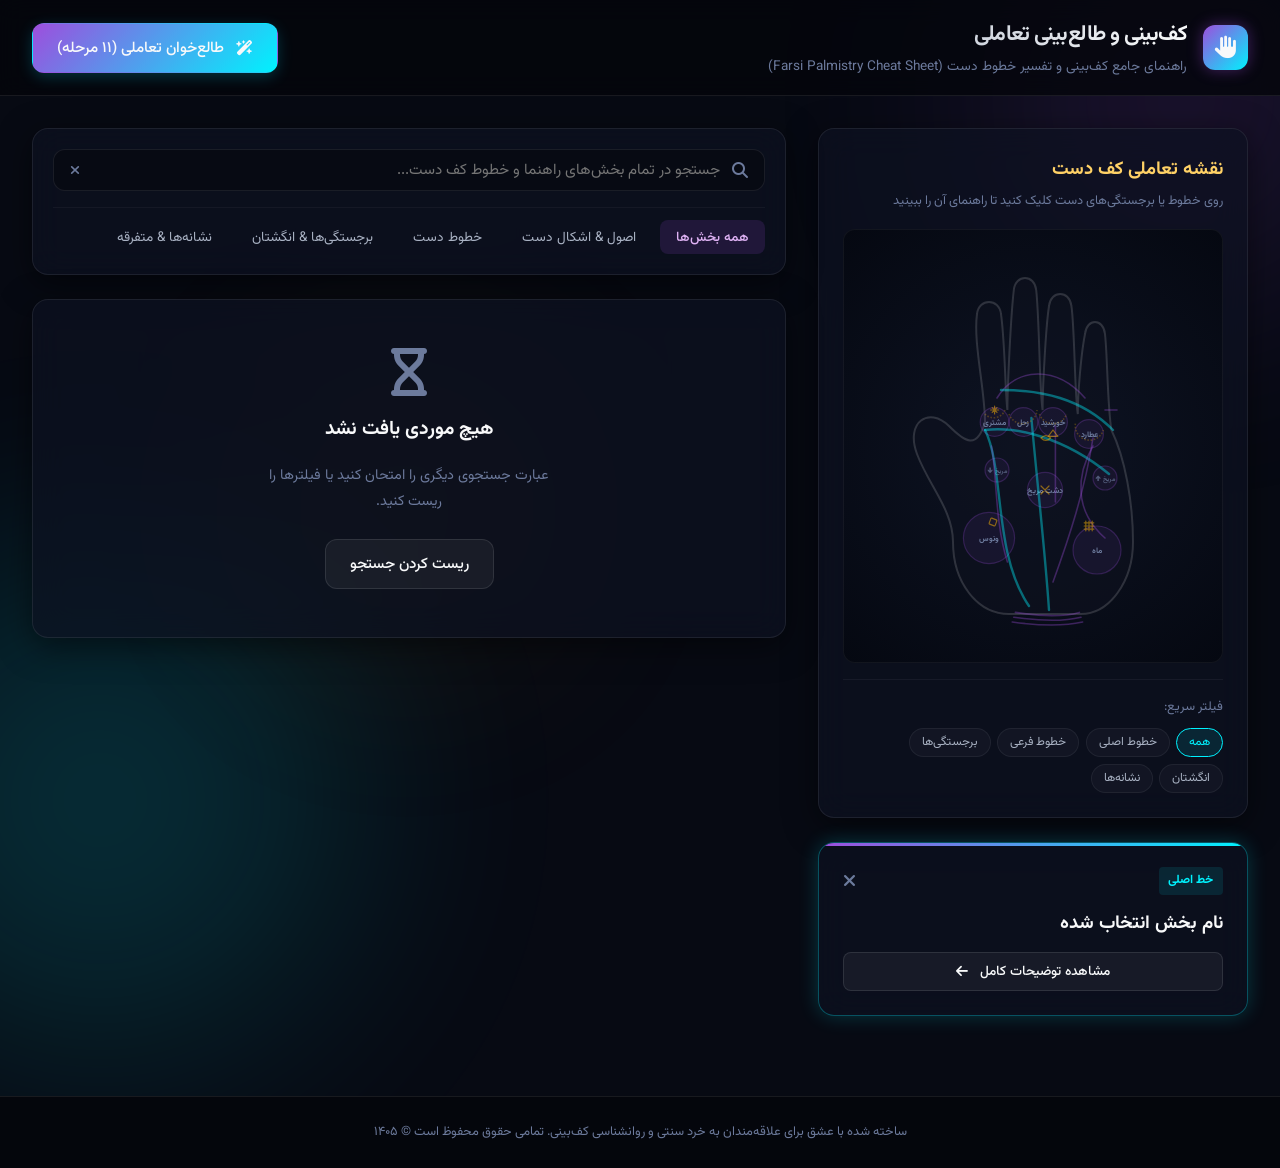
==== index.html @ 5ac372c6 "Initial commit - fresh repository import" ====
<!DOCTYPE html>
<html lang="fa" dir="rtl">
<head>
    <meta charset="UTF-8">
    <meta name="viewport" content="width=device-width, initial-scale=1.0">
    <title>راهنمای جامع کفبینی تعاملی | Palmistry Cheat Sheet</title>
    <!-- Google Fonts: Vazirmatn for Persian, Outfit for numbers and titles -->
    <link rel="preconnect" href="https://fonts.googleapis.com">
    <link rel="preconnect" href="https://fonts.gstatic.com" crossorigin>
    <link href="https://fonts.googleapis.com/css2?family=Outfit:wght@300;400;600;700&family=Vazirmatn:wght@300;400;500;700;900&display=swap" rel="stylesheet">
    <!-- FontAwesome for icons -->
    <link rel="stylesheet" href="https://cdnjs.cloudflare.com/ajax/libs/font-awesome/6.4.0/css/all.min.css">
    <link rel="stylesheet" href="styles.css">
</head>
<body>
    <!-- Background glowing orbs -->
    <div class="glow-orb orb-1"></div>
    <div class="glow-orb orb-2"></div>
    <div class="glow-orb orb-3"></div>

    <header class="app-header">
        <div class="header-container">
            <div class="brand">
                <div class="logo-icon"><i class="fa-solid fa-hand"></i></div>
                <div class="title-area">
                    <h1>کف‌بینی و طالع‌بینی تعاملی</h1>
                    <p>راهنمای جامع کف‌بینی و تفسیر خطوط دست (Farsi Palmistry Cheat Sheet)</p>
                </div>
            </div>
            <div class="header-actions">
                <button id="start-wizard-btn" class="btn btn-primary btn-glow">
                    <i class="fa-solid fa-wand-magic-sparkles"></i>
                    <span>طالع‌خوان تعاملی (۱۱ مرحله)</span>
                </button>
            </div>
        </div>
    </header>

    <main class="app-container">
        <!-- Sidebar Navigation / Left Canvas -->
        <section class="visual-panel">
            <div class="sticky-wrapper">
                <div class="panel-card glass">
                    <div class="panel-header">
                        <h2>نقشه تعاملی کف دست</h2>
                        <p class="subtitle">روی خطوط یا برجستگی‌های دست کلیک کنید تا راهنمای آن را ببینید</p>
                    </div>
                    
                    <div class="canvas-container">
                        <svg id="interactive-hand" viewBox="0 0 360 500" xmlns="http://www.w3.org/2000/svg">
                            <defs>
                                <!-- Glow filters -->
                                <filter id="glow-cyan" x="-20%" y="-20%" width="140%" height="140%">
                                    <feGaussianBlur stdDeviation="4" result="blur" />
                                    <feMerge>
                                        <feMergeNode in="blur" />
                                        <feMergeNode in="SourceGraphic" />
                                    </feMerge>
                                </filter>
                                <filter id="glow-purple" x="-20%" y="-20%" width="140%" height="140%">
                                    <feGaussianBlur stdDeviation="4" result="blur" />
                                    <feMerge>
                                        <feMergeNode in="blur" />
                                        <feMergeNode in="SourceGraphic" />
                                    </feMerge>
                                </filter>
                                <filter id="glow-gold" x="-20%" y="-20%" width="140%" height="140%">
                                    <feGaussianBlur stdDeviation="3" result="blur" />
                                    <feMerge>
                                        <feMergeNode in="blur" />
                                        <feMergeNode in="SourceGraphic" />
                                    </feMerge>
                                </filter>
                            </defs>

                            <!-- Interactive Hand Shape Zones (Hidden/Semi-transparent overlays for hover) -->
                            <g class="hand-zones">
                                <!-- Base hand background -->
                                <path class="hand-base" d="M 150 460 C 110 460, 80 420, 80 370 C 80 330, 50 300, 35 260 C 20 220, 50 200, 75 225 C 95 245, 110 255, 120 220 C 120 180, 105 120, 110 85 C 112 65, 138 65, 140 85 C 145 120, 145 180, 148 205 C 148 180, 152 90, 156 55 C 158 35, 182 35, 184 55 C 188 90, 188 180, 192 205 C 192 180, 196 100, 200 75 C 202 55, 226 55, 228 75 C 232 100, 232 185, 236 210 C 236 185, 240 135, 245 110 C 247 90, 268 90, 270 110 C 273 135, 273 200, 278 230 C 295 265, 305 320, 305 370 C 305 420, 275 460, 240 460 Z" />
                                
                                <!-- Finger zones for click/hover -->
                                <path class="interactive-area finger-zone" data-target="finger-thumb" d="M 80 370 C 80 330, 50 300, 35 260 C 20 220, 50 200, 75 225 C 95 245, 110 255, 120 220 C 110 255, 95 290, 95 330 Z" />
                                <path class="interactive-area finger-zone" data-target="finger-jupiter" d="M 120 220 C 120 180, 105 120, 110 85 C 112 65, 138 65, 140 85 C 145 120, 145 180, 148 205 Z" />
                                <path class="interactive-area finger-zone" data-target="finger-saturn" d="M 148 205 C 148 180, 152 90, 156 55 C 158 35, 182 35, 184 55 C 188 90, 188 180, 192 205 Z" />
                                <path class="interactive-area finger-zone" data-target="finger-apollo" d="M 192 205 C 192 180, 196 100, 200 75 C 202 55, 226 55, 228 75 C 232 100, 232 185, 236 210 Z" />
                                <path class="interactive-area finger-zone" data-target="finger-mercury" d="M 236 210 C 236 185, 240 135, 245 110 C 247 90, 268 90, 270 110 C 273 135, 273 200, 278 230 Z" />
                            </g>

                            <!-- Mounts (Interactive transparent circles) -->
                            <g class="hand-mounts">
                                <!-- Jupiter Mount -->
                                <circle class="interactive-area mount-zone" data-target="mount-jupiter" cx="132" cy="220" r="18" />
                                <text x="132" y="224" class="svg-label">مشتری</text>
                                
                                <!-- Saturn Mount -->
                                <circle class="interactive-area mount-zone" data-target="mount-saturn" cx="168" cy="220" r="18" />
                                <text x="168" y="224" class="svg-label">زحل</text>
                                
                                <!-- Apollo Mount -->
                                <circle class="interactive-area mount-zone" data-target="mount-apollo" cx="205" cy="220" r="18" />
                                <text x="205" y="224" class="svg-label">خورشید</text>
                                
                                <!-- Mercury Mount -->
                                <circle class="interactive-area mount-zone" data-target="mount-mercury" cx="250" cy="235" r="18" />
                                <text x="250" y="239" class="svg-label">عطارد</text>

                                <!-- Lower Mars Mount -->
                                <circle class="interactive-area mount-zone" data-target="mount-mars-lower" cx="135" cy="280" r="15" />
                                <text x="135" y="284" class="svg-label-sm">مریخ 🡫</text>

                                <!-- Upper Mars Mount -->
                                <circle class="interactive-area mount-zone" data-target="mount-mars-upper" cx="270" cy="290" r="15" />
                                <text x="270" y="294" class="svg-label-sm">مریخ 🡩</text>

                                <!-- Plain of Mars -->
                                <circle class="interactive-area mount-zone" data-target="mount-mars-plain" cx="195" cy="305" r="22" />
                                <text x="195" y="309" class="svg-label">دشت مریخ</text>
                                
                                <!-- Venus Mount -->
                                <circle class="interactive-area mount-zone" data-target="mount-venus" cx="125" cy="365" r="32" />
                                <text x="125" y="369" class="svg-label">ونوس</text>
                                
                                <!-- Moon Mount -->
                                <circle class="interactive-area mount-zone" data-target="mount-moon" cx="260" cy="380" r="30" />
                                <text x="260" y="384" class="svg-label">ماه</text>
                            </g>

                            <!-- Lines (Interactive glowing paths) -->
                            <g class="hand-lines">
                                <!-- Girdle of Venus -->
                                <path class="interactive-area line-path minor-line-path" data-target="line-girdle-venus" d="M 135 190 C 160 150, 210 150, 245 190" />
                                <text x="190" y="165" class="svg-line-label">کمربند ونوس</text>

                                <!-- Heart Line -->
                                <path class="interactive-area line-path major-line-path" data-target="line-heart" d="M 280 230 C 240 190, 190 180, 140 180" />
                                <text x="210" y="175" class="svg-line-label">خط قلب</text>
                                
                                <!-- Head Line -->
                                <path class="interactive-area line-path major-line-path" data-target="line-head" d="M 120 230 C 160 225, 220 240, 275 285" />
                                <text x="195" y="240" class="svg-line-label">خط سر / ذهن</text>
                                
                                <!-- Life Line -->
                                <path class="interactive-area line-path major-line-path" data-target="line-life" d="M 120 230 C 145 280, 130 385, 175 450" />
                                <text x="105" y="320" class="svg-line-label">خط زندگی</text>
                                
                                <!-- Fate Line -->
                                <path class="interactive-area line-path major-line-path" data-target="line-fate" d="M 200 455 C 195 380, 185 295, 178 215" />
                                <text x="180" y="350" class="svg-line-label">خط سرنوشت</text>

                                <!-- Sun/Apollo Line -->
                                <path class="interactive-area line-path minor-line-path" data-target="line-sun" d="M 208 225 L 208 320" />
                                <text x="218" y="295" class="svg-line-label">خط خورشید</text>

                                <!-- Mercury/Health Line -->
                                <path class="interactive-area line-path minor-line-path" data-target="line-mercury" d="M 205 420 C 225 365, 245 305, 255 240" />
                                <text x="240" y="335" class="svg-line-label">خط سلامت</text>

                                <!-- Marriage Line -->
                                <path class="interactive-area line-path minor-line-path" data-target="line-marriage" d="M 270 205 L 285 205" />
                                <text x="295" y="200" class="svg-line-label-sm">ازدواج</text>

                                <!-- Intuition Line -->
                                <path class="interactive-area line-path minor-line-path" data-target="line-intuition" d="M 270 365 C 230 330, 235 285, 255 250" />
                                <text x="235" y="275" class="svg-line-label-sm">شهود</text>

                                <!-- Mars Line -->
                                <path class="interactive-area line-path minor-line-path" data-target="line-mars" d="M 128 250 C 135 285, 132 345, 148 395" />
                                <text x="148" y="325" class="svg-line-label-sm">خط مریخ</text>

                                <!-- Bracelets (Rascette) -->
                                <path class="interactive-area line-path minor-line-path" data-target="line-bracelets" d="M 158 458 C 190 463, 220 463, 238 458" />
                                <path class="interactive-area line-path minor-line-path" data-target="line-bracelets" d="M 156 464 C 190 469, 220 469, 240 464" />
                                <path class="interactive-area line-path minor-line-path" data-target="line-bracelets" d="M 154 470 C 190 475, 220 475, 242 470" />
                                <text x="200" y="485" class="svg-line-label-sm">دستبندها (مچ)</text>

                                <!-- Special Rings -->
                                <!-- Ring of Solomon -->
                                <path class="interactive-area special-ring-path" data-target="ring-solomon" d="M 120 210 A 15 15 0 0 0 145 205" />
                                <!-- Ring of Saturn -->
                                <path class="interactive-area special-ring-path" data-target="ring-saturn" d="M 150 210 A 18 18 0 0 0 185 205" />
                                <!-- Ring of Apollo -->
                                <path class="interactive-area special-ring-path" data-target="ring-apollo" d="M 188 210 A 18 18 0 0 0 222 210" />
                                <!-- Ring of Mercury -->
                                <path class="interactive-area special-ring-path" data-target="ring-mercury" d="M 233 222 A 18 18 0 0 0 268 230" />
                            </g>

                            <!-- Symbols and Marks (Interactive groups) -->
                            <g class="hand-symbols">
                                <!-- Star on Jupiter -->
                                <path class="interactive-area symbol-path" data-target="symbol-star" d="M 129 202 L 135 208 M 135 202 L 129 208 M 132 200 L 132 210 M 127 205 L 137 205" />
                                <!-- Square on Life Line -->
                                <rect class="interactive-area symbol-path" data-target="symbol-square" x="126" y="341" width="8" height="8" rx="1" transform="rotate(20, 130, 345)" />
                                <!-- Triangle on Apollo -->
                                <polygon class="interactive-area symbol-path" data-target="symbol-triangle" points="205,230 211,238 199,238" />
                                <!-- Island on Head Line -->
                                <path class="interactive-area symbol-path" data-target="symbol-island" d="M 190 240 C 194 236, 198 236, 202 240 C 198 244, 194 244, 190 240" />
                                <!-- Cross on Plain of Mars -->
                                <path class="interactive-area symbol-path" data-target="symbol-cross" d="M 190 300 L 200 310 M 200 300 L 190 310" />
                                <!-- Grille on Moon Mount -->
                                <path class="interactive-area symbol-path" data-target="symbol-grille" d="M 244 346 L 256 346 M 244 350 L 256 350 M 244 354 L 256 354 M 246 344 L 246 356 M 250 344 L 250 356 M 254 344 L 254 356" />
                            </g>
                        </svg>
                    </div>

                    <div class="quick-filters">
                        <span class="filter-title">فیلتر سریع:</span>
                        <div class="filter-chips">
                            <button class="chip active" data-filter="all">همه</button>
                            <button class="chip" data-filter="major-line">خطوط اصلی</button>
                            <button class="chip" data-filter="minor-line">خطوط فرعی</button>
                            <button class="chip" data-filter="mount">برجستگی‌ها</button>
                            <button class="chip" data-filter="finger">انگشتان</button>
                            <button class="chip" data-filter="symbol">نشانه‌ها</button>
                        </div>
                    </div>
                </div>

                <!-- Active Element Details Quick View -->
                <div id="quick-view-card" class="panel-card glass active-highlight hidden">
                    <div class="card-glow-edge"></div>
                    <div class="quick-view-content">
                        <div class="drag-handle"></div>
                        <div class="qv-header">
                            <span class="qv-category">خط اصلی</span>
                            <button id="close-qv-btn" class="close-btn"><i class="fa-solid fa-xmark"></i></button>
                        </div>
                        <h3 id="qv-title">نام بخش انتخاب شده</h3>
                        <div id="qv-body" class="qv-body">
                            <!-- Populated by JS -->
                        </div>
                        <button id="scroll-to-details-btn" class="btn btn-secondary btn-sm">
                            <span>مشاهده توضیحات کامل</span>
                            <i class="fa-solid fa-arrow-left"></i>
                        </button>
                    </div>
                </div>
            </div>
        </section>

        <!-- Right Content Panel: Detailed Guide -->
        <section class="content-panel">
            <!-- Search and Navigation Controls -->
            <div class="search-nav-container glass">
                <div class="search-box">
                    <i class="fa-solid fa-magnifying-glass search-icon"></i>
                    <input type="text" id="search-input" placeholder="جستجو در تمام بخش‌های راهنما و خطوط کف دست...">
                    <button id="clear-search-btn" class="clear-btn hidden"><i class="fa-solid fa-xmark"></i></button>
                </div>
                <div class="category-tabs">
                    <button class="tab-btn active" data-cat="all">همه بخش‌ها</button>
                    <button class="tab-btn" data-cat="basics">اصول & اشکال دست</button>
                    <button class="tab-btn" data-cat="lines">خطوط دست</button>
                    <button class="tab-btn" data-cat="mounts-fingers">برجستگی‌ها & انگشتان</button>
                    <button class="tab-btn" data-cat="signs-misc">نشانه‌ها & متفرقه</button>
                </div>
            </div>

            <!-- Search empty state -->
            <div id="search-empty-state" class="empty-state glass hidden">
                <i class="fa-solid fa-hourglass-empty empty-icon"></i>
                <h3>هیچ موردی یافت نشد</h3>
                <p>عبارت جستجوی دیگری را امتحان کنید یا فیلترها را ریست کنید.</p>
                <button id="reset-search-btn" class="btn btn-secondary">ریست کردن جستجو</button>
            </div>

            <!-- Guide Chapters Container -->
            <div id="guide-chapters" class="chapters-grid">
                <!-- Chapters will be rendered dynamically by app.js to keep index.html clean and enable search operations -->
            </div>
        </section>
    </main>

    <!-- Step-by-Step Palm Reading Wizard Modal -->
    <div id="wizard-modal" class="modal-overlay hidden">
        <div class="modal-container glass">
            <div class="modal-glow-bg"></div>
            <header class="modal-header">
                <div class="wizard-progress-bar-container">
                    <div id="wizard-progress" class="wizard-progress-bar" style="width: 9%;"></div>
                </div>
                <div class="modal-title-row">
                    <h2>طالع‌خوان تعاملی کف‌بینی (۱۱ مرحله)</h2>
                    <span id="wizard-step-indicator" class="step-indicator">مرحله ۱ از ۱۱</span>
                    <button id="close-wizard-btn" class="close-btn"><i class="fa-solid fa-xmark"></i></button>
                </div>
            </header>

            <div class="modal-body">
                <!-- Slide wrapper for transitions -->
                <div id="wizard-slide-container" class="wizard-slide-container">
                    <!-- Wizard step will be injected here by app.js -->
                </div>
            </div>

            <footer class="modal-footer">
                <button id="prev-step-btn" class="btn btn-secondary disabled" disabled>
                    <i class="fa-solid fa-arrow-right"></i>
                    <span>مرحله قبل</span>
                </button>
                <div class="footer-dots" id="wizard-dots">
                    <!-- Dots generated by JS -->
                </div>
                <button id="next-step-btn" class="btn btn-primary btn-glow">
                    <span>مرحله بعد</span>
                    <i class="fa-solid fa-arrow-left"></i>
                </button>
            </footer>
        </div>
    </div>

    <!-- Generated Reading Report Modal -->
    <div id="report-modal" class="modal-overlay hidden">
        <div class="modal-container glass report-container">
            <header class="modal-header">
                <h2>کارنامه تحلیل کف‌بینی شما</h2>
                <div class="report-actions-top">
                    <button id="close-report-btn" class="close-btn"><i class="fa-solid fa-xmark"></i></button>
                </div>
            </header>
            <div class="modal-body scrollable">
                <div class="report-card" id="printable-report">
                    <div class="report-watermark"><i class="fa-solid fa-hand"></i></div>
                    <div class="report-header">
                        <div class="report-logo"><i class="fa-solid fa-moon"></i></div>
                        <h3>تفسیر و راهنمای شخصی کف‌بینی</h3>
                        <p class="report-date" id="report-date-str">تاریخ: ۲۶ خرداد ۱۴۰۵</p>
                    </div>
                    
                    <div class="report-divider"></div>
                    
                    <div class="report-section">
                        <h4>۱. کهن‌الگو و عنصر دست شما</h4>
                        <div class="report-item" id="rep-hand-shape">
                            <!-- Injected -->
                        </div>
                    </div>
                    
                    <div class="report-section">
                        <h4>۲. تحلیل شخصیت، اراده و منطق (شست و پوست)</h4>
                        <div class="report-item" id="rep-thumb-skin">
                            <!-- Injected -->
                        </div>
                    </div>
                    
                    <div class="report-section">
                        <h4>۳. وضعیت انرژی‌های درونی (برجستگی‌های دست)</h4>
                        <div class="report-item" id="rep-mounts">
                            <!-- Injected -->
                        </div>
                    </div>

                    <div class="report-section">
                        <h4>۴. مسیر فکری، عاطفی و زیستی (خطوط اصلی)</h4>
                        <div class="report-item" id="rep-major-lines">
                            <!-- Injected -->
                        </div>
                    </div>

                    <div class="report-section">
                        <h4>۵. استعدادها و چالش‌های خاص (خطوط فرعی و نشانه‌ها)</h4>
                        <div class="report-item" id="rep-minor-signs">
                            <!-- Injected -->
                        </div>
                    </div>

                    <div class="report-section warning-note">
                        <i class="fa-solid fa-circle-info"></i>
                        <p><strong>یادداشت مهم:</strong> کف دست نقشه قطعی سرنوشت نیست، بلکه منعکس‌کننده الگوهای ذهنی و ظرفیت‌های فعلی شماست. انتخاب‌ها، اراده و آگاهی شما همواره بالاتر و فراتر از خطوط دستتان قرار دارند.</p>
                    </div>
                </div>
            </div>
            <footer class="modal-footer">
                <button id="copy-report-btn" class="btn btn-secondary">
                    <i class="fa-solid fa-copy"></i>
                    <span>کپی کردن متن گزارش</span>
                </button>
                <button id="print-report-btn" class="btn btn-primary btn-glow">
                    <i class="fa-solid fa-print"></i>
                    <span>چاپ یا ذخیره PDF</span>
                </button>
            </footer>
        </div>
    </div>

    <footer class="app-footer">
        <p>ساخته شده با عشق برای علاقه‌مندان به خرد سنتی و روانشناسی کف‌بینی. تمامی حقوق محفوظ است © ۱۴۰۵</p>
    </footer>

    <script src="app.js"></script>
</body>
</html>
---- styles.css ----
/* CSS Variables & Theme Setup */
:root {
    --bg-main: #070a13;
    --bg-darker: #04060c;
    --bg-glass: rgba(13, 18, 33, 0.7);
    --bg-glass-active: rgba(22, 32, 59, 0.8);
    --border-glass: rgba(255, 255, 255, 0.08);
    --border-glass-glow: rgba(0, 242, 254, 0.3);
    
    /* Neon Accents */
    --accent-cyan: #00f2fe;
    --accent-cyan-rgb: 0, 242, 254;
    --accent-purple: #9d4edd;
    --accent-purple-rgb: 157, 78, 221;
    --accent-gold: #ffb703;
    --accent-gold-rgb: 255, 183, 3;
    --accent-emerald: #06d6a0;
    --accent-pink: #ff007f;
    
    /* Text Colors */
    --text-primary: #f8f9fa;
    --text-secondary: #a9b2c3;
    --text-muted: #6c7a9c;
    --text-gold: #ffd166;
    
    /* Animations */
    --transition-fast: 0.2s ease;
    --transition-normal: 0.3s ease;
    --transition-slow: 0.5s ease;
}

/* Base Styles & Typography */
* {
    box-sizing: border-box;
    margin: 0;
    padding: 0;
    scrollbar-width: thin;
    scrollbar-color: rgba(255, 255, 255, 0.1) transparent;
}

body {
    background-color: var(--bg-main);
    color: var(--text-primary);
    font-family: 'Vazirmatn', -apple-system, BlinkMacSystemFont, sans-serif;
    line-height: 1.8;
    overflow-x: hidden;
    min-height: 100vh;
    display: flex;
    flex-direction: column;
}

/* Webkit Scrollbars */
::-webkit-scrollbar {
    width: 6px;
    height: 6px;
}
::-webkit-scrollbar-track {
    background: transparent;
}
::-webkit-scrollbar-thumb {
    background: rgba(255, 255, 255, 0.1);
    border-radius: 3px;
}
::-webkit-scrollbar-thumb:hover {
    background: rgba(255, 255, 255, 0.2);
}

/* Ambient Background Glow Orbs */
.glow-orb {
    position: fixed;
    border-radius: 50%;
    filter: blur(120px);
    z-index: -1;
    opacity: 0.15;
    pointer-events: none;
}
.orb-1 {
    width: 400px;
    height: 400px;
    background: var(--accent-purple);
    top: -100px;
    right: -100px;
    animation: float 20s infinite alternate;
}
.orb-2 {
    width: 500px;
    height: 500px;
    background: var(--accent-cyan);
    bottom: -150px;
    left: -150px;
    animation: float 25s infinite alternate-reverse;
}
.orb-3 {
    width: 300px;
    height: 300px;
    background: var(--accent-gold);
    top: 40%;
    left: 20%;
    opacity: 0.08;
    animation: float 18s infinite alternate;
}

@keyframes float {
    0% { transform: translate(0, 0) scale(1); }
    100% { transform: translate(40px, 30px) scale(1.15); }
}

/* Glassmorphism Card Style */
.glass {
    background: var(--bg-glass);
    border: 1px solid var(--border-glass);
    backdrop-filter: blur(16px);
    -webkit-backdrop-filter: blur(16px);
    box-shadow: 0 8px 32px 0 rgba(0, 0, 0, 0.5);
    border-radius: 16px;
    transition: border var(--transition-normal), box-shadow var(--transition-normal);
}

.glass:hover {
    border-color: rgba(255, 255, 255, 0.15);
}

/* Header Styles */
.app-header {
    background: rgba(4, 6, 12, 0.8);
    border-bottom: 1px solid var(--border-glass);
    backdrop-filter: blur(12px);
    -webkit-backdrop-filter: blur(12px);
    position: sticky;
    top: 0;
    z-index: 100;
}
.header-container {
    max-width: 1400px;
    margin: 0 auto;
    padding: 1rem 2rem;
    display: flex;
    justify-content: space-between;
    align-items: center;
    gap: 1.5rem;
}
.brand {
    display: flex;
    align-items: center;
    gap: 1rem;
}
.logo-icon {
    width: 45px;
    height: 45px;
    background: linear-gradient(135deg, var(--accent-purple), var(--accent-cyan));
    border-radius: 12px;
    display: flex;
    align-items: center;
    justify-content: center;
    font-size: 1.4rem;
    color: var(--text-primary);
    box-shadow: 0 0 15px rgba(157, 78, 221, 0.4);
}
.title-area h1 {
    font-size: 1.35rem;
    font-weight: 700;
    letter-spacing: -0.5px;
    background: linear-gradient(to left, var(--text-primary), var(--text-secondary));
    -webkit-background-clip: text;
    -webkit-text-fill-color: transparent;
}
.title-area p {
    font-size: 0.85rem;
    color: var(--text-muted);
}

/* Buttons styling */
.btn {
    display: inline-flex;
    align-items: center;
    justify-content: center;
    gap: 0.75rem;
    padding: 0.75rem 1.5rem;
    font-family: inherit;
    font-size: 0.95rem;
    font-weight: 500;
    border-radius: 12px;
    border: 1px solid transparent;
    cursor: pointer;
    transition: all var(--transition-fast);
}

.btn-primary {
    background: linear-gradient(135deg, var(--accent-purple), var(--accent-cyan));
    color: var(--text-primary);
    box-shadow: 0 4px 15px rgba(0, 242, 254, 0.2);
}
.btn-primary:hover {
    transform: translateY(-2px);
    box-shadow: 0 6px 20px rgba(0, 242, 254, 0.4);
}
.btn-secondary {
    background: rgba(255, 255, 255, 0.05);
    border: 1px solid rgba(255, 255, 255, 0.1);
    color: var(--text-primary);
}
.btn-secondary:hover {
    background: rgba(255, 255, 255, 0.1);
    border-color: rgba(255, 255, 255, 0.2);
}
.btn-sm {
    padding: 0.5rem 1rem;
    font-size: 0.85rem;
    border-radius: 8px;
}
.btn-glow {
    position: relative;
    overflow: hidden;
}
.btn-glow::after {
    content: '';
    position: absolute;
    top: -50%;
    left: -50%;
    width: 200%;
    height: 200%;
    background: linear-gradient(45deg, transparent, rgba(255, 255, 255, 0.15), transparent);
    transform: rotate(45deg);
    transition: var(--transition-slow);
    opacity: 0;
}
.btn-glow:hover::after {
    opacity: 1;
    left: 120%;
    transition: 0.7s ease-in-out;
}
.btn.disabled, .btn[disabled] {
    opacity: 0.5;
    cursor: not-allowed;
    transform: none !important;
    box-shadow: none !important;
}

/* App Main Container Grid */
.app-container {
    max-width: 1400px;
    margin: 0 auto;
    padding: 2rem;
    width: 100%;
    flex-grow: 1;
    display: grid;
    grid-template-columns: 430px 1fr;
    gap: 2rem;
    align-items: start;
}

/* Sticky Left Visual Panel */
.visual-panel {
    position: sticky;
    top: 90px;
}
.sticky-wrapper {
    display: flex;
    flex-direction: column;
    gap: 1.5rem;
}
.panel-card {
    padding: 1.5rem;
}
.panel-header h2 {
    font-size: 1.15rem;
    font-weight: 700;
    color: var(--text-gold);
    margin-bottom: 0.25rem;
}
.panel-header .subtitle {
    font-size: 0.8rem;
    color: var(--text-muted);
    margin-bottom: 1rem;
}

/* Interactive SVG Hand Styles */
.canvas-container {
    background: radial-gradient(circle, #0e1424 0%, #050811 100%);
    border-radius: 12px;
    padding: 1rem;
    border: 1px solid rgba(255, 255, 255, 0.05);
    display: flex;
    justify-content: center;
    align-items: center;
    margin-bottom: 1rem;
    position: relative;
}

#interactive-hand {
    width: 100%;
    max-height: 400px;
    height: auto;
}

/* Hand Outline */
.hand-base {
    fill: rgba(14, 18, 30, 0.6);
    stroke: rgba(255, 255, 255, 0.15);
    stroke-width: 2.5;
    transition: stroke var(--transition-normal), fill var(--transition-normal);
}

/* SVG Text elements style */
.svg-label {
    fill: var(--text-muted);
    font-size: 10px;
    font-family: inherit;
    font-weight: bold;
    text-anchor: middle;
    pointer-events: none;
    transition: fill var(--transition-normal);
}
.svg-label-sm {
    fill: rgba(108, 122, 156, 0.7);
    font-size: 8px;
    font-family: inherit;
    font-weight: bold;
    text-anchor: middle;
    pointer-events: none;
    transition: fill var(--transition-normal);
}
.svg-line-label {
    fill: rgba(0, 242, 254, 0.6);
    font-size: 8px;
    font-family: inherit;
    text-anchor: middle;
    pointer-events: none;
    display: none; /* Hidden by default, show on line hover/select */
}
.svg-line-label-sm {
    fill: rgba(157, 78, 221, 0.5);
    font-size: 6px;
    font-family: inherit;
    text-anchor: middle;
    pointer-events: none;
    display: none;
}

/* Interactive Zones Styles */
.interactive-area {
    cursor: pointer;
    transition: all var(--transition-fast);
}

/* Finger Zones */
.finger-zone {
    fill: transparent;
    stroke: transparent;
    stroke-width: 2;
}
.finger-zone:hover {
    fill: rgba(0, 242, 254, 0.03);
    stroke: rgba(0, 242, 254, 0.2);
}
.finger-zone.active {
    fill: rgba(0, 242, 254, 0.07);
    stroke: rgba(0, 242, 254, 0.6);
    filter: url(#glow-cyan);
}

/* Mount Zones (circles) */
.mount-zone {
    fill: rgba(157, 78, 221, 0.08);
    stroke: rgba(157, 78, 221, 0.25);
    stroke-width: 1.5;
}
.mount-zone:hover {
    fill: rgba(157, 78, 221, 0.2);
    stroke: rgba(157, 78, 221, 0.6);
}
.mount-zone.active {
    fill: rgba(157, 78, 221, 0.35);
    stroke: var(--accent-purple);
    stroke-width: 2.5;
    filter: url(#glow-purple);
}
.mount-zone.active + .svg-label,
.mount-zone:hover + .svg-label {
    fill: var(--text-primary);
}

/* Line Paths */
.line-path {
    fill: none;
    stroke-linecap: round;
    transition: stroke var(--transition-normal), stroke-width var(--transition-normal), filter var(--transition-normal);
}
.major-line-path {
    stroke: rgba(0, 242, 254, 0.4);
    stroke-width: 3;
}
.minor-line-path {
    stroke: rgba(157, 78, 221, 0.35);
    stroke-width: 2;
}
.special-ring-path {
    fill: none;
    stroke: rgba(255, 183, 3, 0.25);
    stroke-dasharray: 2, 2;
    stroke-width: 2;
}

/* Hover / Active for lines */
.line-path:hover {
    stroke-width: 4.5;
    stroke: var(--accent-cyan);
}
.minor-line-path:hover {
    stroke: var(--accent-purple);
}
.special-ring-path:hover {
    stroke: var(--accent-gold);
    stroke-dasharray: none;
}

.line-path.active {
    stroke: var(--accent-cyan);
    stroke-width: 5;
    filter: url(#glow-cyan);
}
.minor-line-path.active {
    stroke: var(--accent-purple);
    stroke-width: 4;
    filter: url(#glow-purple);
}
.special-ring-path.active {
    stroke: var(--accent-gold);
    stroke-width: 3.5;
    stroke-dasharray: none;
    filter: url(#glow-gold);
}

/* Show labels on hover/active */
.interactive-area.active ~ text,
.interactive-area:hover ~ text {
    display: block !important;
}

/* Symbol Marks */
.symbol-path {
    fill: none;
    stroke: rgba(255, 183, 3, 0.5);
    stroke-width: 1.5;
    stroke-linecap: round;
    stroke-linejoin: round;
}
.symbol-path:hover {
    stroke: var(--accent-gold);
    stroke-width: 2.5;
}
.symbol-path.active {
    stroke: var(--accent-gold);
    stroke-width: 3;
    filter: url(#glow-gold);
}

/* Quick View Card below SVG */
.active-highlight {
    border-color: var(--border-glass-glow);
    box-shadow: 0 0 20px rgba(0, 242, 254, 0.2);
    position: relative;
    overflow: hidden;
    transition: all var(--transition-normal);
}
.card-glow-edge {
    position: absolute;
    top: 0;
    left: 0;
    right: 0;
    height: 3px;
    background: linear-gradient(to left, var(--accent-cyan), var(--accent-purple));
    z-index: 10;
}
.drag-handle {
    display: none;
    width: 40px;
    height: 4px;
    background: rgba(255, 255, 255, 0.2);
    border-radius: 2px;
    margin: 0rem auto 0.75rem auto;
    cursor: grab;
}
.qv-header {
    display: flex;
    justify-content: space-between;
    align-items: center;
    margin-bottom: 0.75rem;
}
.qv-category {
    font-size: 0.75rem;
    font-weight: 700;
    color: var(--accent-cyan);
    background: rgba(0, 242, 254, 0.1);
    padding: 0.2rem 0.6rem;
    border-radius: 4px;
}
.close-btn {
    background: transparent;
    border: none;
    color: var(--text-muted);
    cursor: pointer;
    font-size: 1.1rem;
    transition: color var(--transition-fast);
}
.close-btn:hover {
    color: var(--accent-pink);
}
#qv-title {
    font-size: 1.15rem;
    font-weight: 700;
    color: var(--text-primary);
    margin: 0.25rem 0 0.5rem 0;
}
.qv-body {
    font-size: 0.9rem;
    color: var(--text-secondary);
    margin-bottom: 0.75rem;
    line-height: 1.6;
}
.qv-body p {
    margin: 0;
}
.qv-summary-text {
    margin: 0;
}
#scroll-to-details-btn {
    width: 100%;
}

/* Drag indicator for mobile bottom sheet */
.qv-drag-indicator {
    display: none; /* Hidden on desktop */
    align-items: center;
    justify-content: center;
    gap: 0.5rem;
    color: var(--accent-cyan);
    font-size: 0.75rem;
    font-weight: 600;
    margin: 0.25rem 0 0.75rem 0;
    opacity: 0.8;
}
.qv-drag-indicator i {
    animation: bounceUp 1.5s infinite;
}
@keyframes bounceUp {
    0%, 100% { transform: translateY(0); }
    50% { transform: translateY(-4px); }
}

/* Scrollable full details container */
.qv-full-details {
    display: none; /* Hidden on collapsed view */
    margin-top: 1rem;
    padding-top: 1rem;
    border-top: 1px solid rgba(255, 255, 255, 0.08);
    overflow-y: auto;
    text-align: right;
    direction: rtl;
}

.active-highlight.expanded .qv-full-details {
    display: block;
}

/* Details inner layout elements */
.qv-sec-title {
    color: var(--text-light);
    font-size: 0.95rem;
    font-weight: 700;
    margin: 1.25rem 0 0.5rem 0;
}
.qv-full-desc {
    color: var(--text-muted);
    font-size: 0.85rem;
    line-height: 1.6;
    margin: 0 0 1.25rem 0;
}
.qv-details-list {
    margin-top: 1rem;
}
.qv-detail-item {
    background: rgba(255, 255, 255, 0.02);
    border: 1px solid rgba(255, 255, 255, 0.04);
    border-radius: 8px;
    padding: 0.75rem;
    margin-bottom: 0.75rem;
}
.qv-detail-name {
    color: var(--accent-cyan);
    font-size: 0.8rem;
    display: block;
    margin-bottom: 0.25rem;
}
.qv-detail-val {
    color: var(--text-muted);
    font-size: 0.8rem;
    line-height: 1.5;
    margin: 0;
}

/* Responsive bottom sheet styles for mobile views */
@media (max-width: 768px) {
    #quick-view-card {
        position: fixed !important;
        bottom: 0;
        left: 0;
        right: 0;
        z-index: 1000;
        margin: 0 !important;
        border-radius: 20px 20px 0 0;
        border-top: 2px solid var(--accent-cyan);
        border-left: none;
        background: rgba(12, 15, 34, 0.95);
        backdrop-filter: blur(20px);
        box-shadow: 0 -10px 30px rgba(0, 0, 0, 0.5);
        max-height: 85vh;
        height: auto;
        transform: translateY(0);
        padding-top: 1rem;
    }
    
    .drag-handle {
        display: block; /* Show handle on mobile bottom sheets */
    }
    
    .qv-drag-indicator {
        display: flex; /* Display on mobile */
    }
    
    .qv-full-details {
        max-height: calc(85vh - 200px); /* Adjust to leave room for summary */
    }
}

/* Quick Filter Chips */
.quick-filters {
    border-top: 1px solid rgba(255, 255, 255, 0.05);
    padding-top: 1rem;
}
.filter-title {
    font-size: 0.8rem;
    color: var(--text-muted);
    display: block;
    margin-bottom: 0.5rem;
}
.filter-chips {
    display: flex;
    flex-wrap: wrap;
    gap: 0.4rem;
}
.chip {
    background: rgba(255, 255, 255, 0.03);
    border: 1px solid rgba(255, 255, 255, 0.06);
    color: var(--text-secondary);
    padding: 0.3rem 0.75rem;
    border-radius: 20px;
    font-size: 0.75rem;
    cursor: pointer;
    font-family: inherit;
    transition: all var(--transition-fast);
}
.chip:hover {
    background: rgba(255, 255, 255, 0.08);
    color: var(--text-primary);
}
.chip.active {
    background: rgba(0, 242, 254, 0.1);
    border-color: var(--accent-cyan);
    color: var(--accent-cyan);
}

/* Right Content Panel Styling */
.content-panel {
    display: flex;
    flex-direction: column;
    gap: 1.5rem;
}

.search-nav-container {
    padding: 1.25rem;
    display: flex;
    flex-direction: column;
    gap: 1rem;
}

/* Search Box */
.search-box {
    display: flex;
    align-items: center;
    background: rgba(4, 6, 12, 0.5);
    border: 1px solid rgba(255, 255, 255, 0.08);
    border-radius: 12px;
    padding: 0.5rem 1rem;
    position: relative;
}
.search-box:focus-within {
    border-color: var(--accent-cyan);
    box-shadow: 0 0 10px rgba(0, 242, 254, 0.15);
}
.search-icon {
    color: var(--text-muted);
    margin-left: 0.75rem;
}
#search-input {
    background: transparent;
    border: none;
    color: var(--text-primary);
    font-family: inherit;
    font-size: 0.95rem;
    width: 100%;
    outline: none;
}
.clear-btn {
    background: transparent;
    border: none;
    color: var(--text-muted);
    cursor: pointer;
    position: absolute;
    left: 1rem;
}
.clear-btn:hover {
    color: var(--text-primary);
}

/* Category Tabs */
.category-tabs {
    display: flex;
    flex-wrap: wrap;
    gap: 0.5rem;
    border-top: 1px solid rgba(255, 255, 255, 0.04);
    padding-top: 0.75rem;
}
.tab-btn {
    background: transparent;
    border: none;
    color: var(--text-secondary);
    padding: 0.4rem 1rem;
    border-radius: 8px;
    font-family: inherit;
    font-size: 0.85rem;
    cursor: pointer;
    transition: all var(--transition-fast);
}
.tab-btn:hover {
    background: rgba(255, 255, 255, 0.05);
    color: var(--text-primary);
}
.tab-btn.active {
    background: rgba(157, 78, 221, 0.15);
    color: #dfb2f4;
    font-weight: 500;
}

/* Empty search state */
.empty-state {
    padding: 3rem 2rem;
    text-align: center;
    display: flex;
    flex-direction: column;
    align-items: center;
    gap: 1rem;
}
.empty-icon {
    font-size: 3rem;
    color: var(--text-muted);
}
.empty-state h3 {
    font-size: 1.2rem;
    color: var(--text-primary);
}
.empty-state p {
    color: var(--text-muted);
    font-size: 0.9rem;
    max-width: 300px;
    margin-bottom: 0.5rem;
}

/* Chapters Layout Grid */
.chapters-grid {
    display: flex;
    flex-direction: column;
    gap: 1.5rem;
}

/* Chapter Detail Cards */
.chapter-card {
    padding: 2rem;
    position: relative;
    scroll-margin-top: 100px;
}
.chapter-card.highlighted-card {
    border-color: var(--accent-cyan);
    box-shadow: 0 0 25px rgba(0, 242, 254, 0.15);
}
.card-header-row {
    display: flex;
    justify-content: space-between;
    align-items: center;
    margin-bottom: 1.25rem;
    border-bottom: 1px solid rgba(255, 255, 255, 0.05);
    padding-bottom: 0.75rem;
}
.card-header-row h3 {
    font-size: 1.25rem;
    font-weight: 700;
    color: var(--text-gold);
    display: flex;
    align-items: center;
    gap: 0.75rem;
}
.card-header-row h3 span {
    font-family: 'Outfit', sans-serif;
    opacity: 0.5;
    font-size: 1rem;
}
.chapter-badge {
    font-size: 0.75rem;
    background: rgba(255, 255, 255, 0.05);
    padding: 0.2rem 0.6rem;
    border-radius: 6px;
    color: var(--text-secondary);
}

.chapter-content p {
    color: var(--text-secondary);
    margin-bottom: 1rem;
    text-align: justify;
}

/* Search Term Match Highlight */
.search-highlight {
    background-color: rgba(255, 183, 3, 0.3);
    color: #fff;
    padding: 0 2px;
    border-radius: 3px;
    border-bottom: 1px solid var(--accent-gold);
}

/* Nested Data Lists/Tables in Cards */
.info-sub-block {
    background: rgba(4, 6, 12, 0.3);
    border-radius: 8px;
    padding: 1rem;
    margin-top: 1rem;
    border-right: 3px solid var(--accent-purple);
}
.info-sub-block h4 {
    font-size: 0.95rem;
    color: var(--text-primary);
    margin-bottom: 0.5rem;
    font-weight: 700;
}
.info-sub-block-grid {
    display: grid;
    grid-template-columns: repeat(auto-fill, minmax(280px, 1fr));
    gap: 1rem;
    margin-top: 1rem;
}
.info-item-card {
    background: rgba(255, 255, 255, 0.02);
    border: 1px solid rgba(255, 255, 255, 0.04);
    border-radius: 8px;
    padding: 0.75rem 1rem;
}
.info-item-card.clickable-item {
    cursor: pointer;
    transition: all var(--transition-fast);
}
.info-item-card.clickable-item:hover {
    background: rgba(255, 255, 255, 0.05);
    border-color: rgba(255, 255, 255, 0.1);
    transform: translateX(-3px);
}
.info-item-title {
    font-size: 0.9rem;
    font-weight: 700;
    color: var(--accent-cyan);
    margin-bottom: 0.25rem;
}
.info-item-desc {
    font-size: 0.85rem;
    color: var(--text-secondary);
}

/* Form layouts */
.farsi-bold {
    font-weight: 700;
    color: var(--text-primary);
}

/* Modals Overlay Base */
.modal-overlay {
    position: fixed;
    top: 0;
    left: 0;
    right: 0;
    bottom: 0;
    background: rgba(3, 5, 10, 0.85);
    backdrop-filter: blur(12px);
    -webkit-backdrop-filter: blur(12px);
    display: flex;
    align-items: center;
    justify-content: center;
    z-index: 1000;
    padding: 1rem;
    opacity: 1;
    transition: opacity var(--transition-normal);
}
.modal-overlay.hidden {
    opacity: 0;
    pointer-events: none;
    display: none !important;
}

/* Modal Container */
.modal-container {
    width: 100%;
    max-width: 680px;
    max-height: 90vh;
    display: flex;
    flex-direction: column;
    position: relative;
    overflow: hidden;
    animation: modal-enter var(--transition-normal) cubic-bezier(0.16, 1, 0.3, 1);
}
@keyframes modal-enter {
    from { transform: scale(0.95) translateY(20px); opacity: 0; }
    to { transform: scale(1) translateY(0); opacity: 1; }
}

.modal-glow-bg {
    position: absolute;
    top: -50px;
    left: -50px;
    width: 200px;
    height: 200px;
    background: radial-gradient(circle, rgba(157, 78, 221, 0.3) 0%, transparent 70%);
    z-index: -1;
    pointer-events: none;
}

.modal-header {
    padding: 1.5rem 2rem;
    border-bottom: 1px solid rgba(255, 255, 255, 0.08);
}
.modal-title-row {
    display: flex;
    justify-content: space-between;
    align-items: center;
    margin-top: 1rem;
}
.modal-title-row h2 {
    font-size: 1.25rem;
    font-weight: 700;
    color: var(--text-primary);
}
.step-indicator {
    font-size: 0.85rem;
    color: var(--accent-cyan);
    background: rgba(0, 242, 254, 0.1);
    padding: 0.2rem 0.6rem;
    border-radius: 6px;
    font-weight: 500;
}

/* Wizard progress bar */
.wizard-progress-bar-container {
    width: 100%;
    height: 4px;
    background: rgba(255, 255, 255, 0.05);
    border-radius: 2px;
    overflow: hidden;
}
.wizard-progress-bar {
    height: 100%;
    background: linear-gradient(to left, var(--accent-purple), var(--accent-cyan));
    transition: width var(--transition-normal);
}

.modal-body {
    padding: 2rem;
    flex-grow: 1;
    overflow-y: auto;
}
.modal-body.scrollable {
    max-height: 60vh;
}

.modal-footer {
    padding: 1.25rem 2rem;
    border-top: 1px solid rgba(255, 255, 255, 0.08);
    display: flex;
    justify-content: space-between;
    align-items: center;
    background: rgba(4, 6, 12, 0.3);
}

/* Wizard Dots navigation */
.footer-dots {
    display: flex;
    gap: 0.4rem;
}
.dot {
    width: 7px;
    height: 7px;
    border-radius: 50%;
    background: rgba(255, 255, 255, 0.2);
    transition: all var(--transition-fast);
}
.dot.active {
    background: var(--accent-cyan);
    transform: scale(1.3);
}
.dot.completed {
    background: var(--accent-purple);
}

/* Wizard Options Cards */
.wizard-question-text {
    font-size: 1.15rem;
    font-weight: 700;
    color: var(--text-gold);
    margin-bottom: 0.5rem;
    line-height: 1.6;
}
.wizard-question-desc {
    font-size: 0.85rem;
    color: var(--text-secondary);
    margin-bottom: 1.5rem;
}

.wizard-options-grid {
    display: grid;
    grid-template-columns: 1fr 1fr;
    gap: 1rem;
}
@media (max-width: 580px) {
    .wizard-options-grid {
        grid-template-columns: 1fr;
    }
}
.option-card {
    background: rgba(255, 255, 255, 0.02);
    border: 1px solid rgba(255, 255, 255, 0.05);
    border-radius: 12px;
    padding: 1.25rem;
    cursor: pointer;
    text-align: right;
    transition: all var(--transition-fast);
}
.option-card:hover {
    background: rgba(255, 255, 255, 0.05);
    border-color: rgba(255, 255, 255, 0.15);
    transform: translateY(-2px);
}
.option-card.selected {
    background: rgba(157, 78, 221, 0.12);
    border-color: var(--accent-purple);
    box-shadow: 0 0 15px rgba(157, 78, 221, 0.25);
}
.option-title {
    font-size: 0.95rem;
    font-weight: 700;
    color: var(--text-primary);
    margin-bottom: 0.35rem;
    display: flex;
    align-items: center;
    gap: 0.5rem;
}
.option-card.selected .option-title {
    color: var(--text-gold);
}
.option-title i {
    font-size: 0.8rem;
    color: var(--accent-cyan);
    opacity: 0;
    transition: opacity var(--transition-fast);
}
.option-card.selected .option-title i {
    opacity: 1;
}
.option-desc {
    font-size: 0.85rem;
    color: var(--text-secondary);
    line-height: 1.6;
}

/* Report View Custom Styling */
.report-container {
    max-width: 800px;
}
.report-card {
    background: radial-gradient(circle at 10% 10%, #0d1222 0%, #060912 100%);
    border: 1px solid rgba(255, 255, 255, 0.1);
    border-radius: 12px;
    padding: 2.5rem;
    position: relative;
    box-shadow: 0 10px 40px rgba(0, 0, 0, 0.8);
    overflow: hidden;
}
.report-watermark {
    position: absolute;
    bottom: -50px;
    left: -50px;
    font-size: 25rem;
    color: rgba(255, 255, 255, 0.015);
    transform: rotate(20deg);
    pointer-events: none;
    line-height: 1;
}
.report-header {
    text-align: center;
    margin-bottom: 2rem;
}
.report-logo {
    font-size: 2.2rem;
    color: var(--accent-gold);
    text-shadow: 0 0 15px rgba(255, 183, 3, 0.4);
    margin-bottom: 0.75rem;
}
.report-header h3 {
    font-size: 1.4rem;
    font-weight: 700;
    color: var(--text-primary);
}
.report-date {
    font-size: 0.8rem;
    color: var(--text-muted);
}
.report-divider {
    height: 1px;
    background: linear-gradient(to left, transparent, rgba(255, 255, 255, 0.15), transparent);
    margin: 1.5rem 0;
}
.report-section {
    margin-bottom: 2rem;
}
.report-section h4 {
    font-size: 1rem;
    font-weight: 700;
    color: var(--text-gold);
    border-right: 3px solid var(--accent-purple);
    padding-right: 0.75rem;
    margin-bottom: 1rem;
}
.report-item {
    font-size: 0.95rem;
    color: var(--text-secondary);
    line-height: 1.8;
}
.report-item p {
    margin-bottom: 0.75rem;
}
.report-item strong {
    color: var(--text-primary);
}
.warning-note {
    background: rgba(255, 183, 3, 0.05);
    border: 1px solid rgba(255, 183, 3, 0.15);
    border-radius: 8px;
    padding: 1rem;
    display: flex;
    gap: 0.75rem;
    align-items: flex-start;
    font-size: 0.85rem;
    color: var(--text-secondary);
    line-height: 1.6;
}
.warning-note i {
    color: var(--accent-gold);
    margin-top: 0.2rem;
    font-size: 1rem;
}

/* Footer Styling */
footer.app-footer {
    background: var(--bg-darker);
    border-top: 1px solid var(--border-glass);
    padding: 1.5rem;
    text-align: center;
    color: var(--text-muted);
    font-size: 0.8rem;
    margin-top: 3rem;
}

/* Transitions for steps in wizard */
.slide-in-left {
    animation: slideInLeft 0.3s forwards ease;
}
.slide-in-right {
    animation: slideInRight 0.3s forwards ease;
}
@keyframes slideInLeft {
    from { transform: translateX(-30px); opacity: 0; }
    to { transform: translateX(0); opacity: 1; }
}
@keyframes slideInRight {
    from { transform: translateX(30px); opacity: 0; }
    to { transform: translateX(0); opacity: 1; }
}

/* Responsive Rules */
@media (max-width: 1100px) {
    .app-container {
        grid-template-columns: 1fr; /* Stack canvas and sheet */
    }
    
    .visual-panel {
        position: relative;
        top: 0;
        z-index: 10;
    }
    
    .sticky-wrapper {
        flex-direction: row;
        align-items: flex-start;
    }
    
    .sticky-wrapper > .panel-card {
        flex: 1;
    }
    
    .active-highlight {
        flex: 1;
        align-self: stretch;
        display: flex;
        flex-direction: column;
        justify-content: center;
    }
}

@media (max-width: 768px) {
    .header-container {
        padding: 0.75rem 1rem;
    }
    
    .app-container {
        padding: 1rem;
        gap: 1.5rem;
    }
    
    .sticky-wrapper {
        flex-direction: column;
    }
    
    .active-highlight.hidden {
        display: none !important;
    }
    
    .canvas-container {
        max-height: 350px;
    }
    
    #interactive-hand {
        max-height: 300px;
    }
}

/* Print Styling */
@media print {
    body * {
        visibility: hidden;
    }
    #printable-report, #printable-report * {
        visibility: visible;
    }
    #printable-report {
        position: absolute;
        left: 0;
        top: 0;
        width: 100%;
        border: none;
        box-shadow: none;
        background: white;
        color: black !important;
        padding: 0;
    }
    .report-card {
        background: white !important;
        border: none !important;
    }
    .report-watermark {
        color: rgba(0, 0, 0, 0.03) !important;
    }
    .report-item, .report-section h4, .report-header h3, .report-item strong {
        color: black !important;
    }
    .report-divider {
        background: #ccc !important;
    }
    .warning-note {
        background: #f9f9f9 !important;
        border: 1px solid #ccc !important;
        color: #333 !important;
    }
}
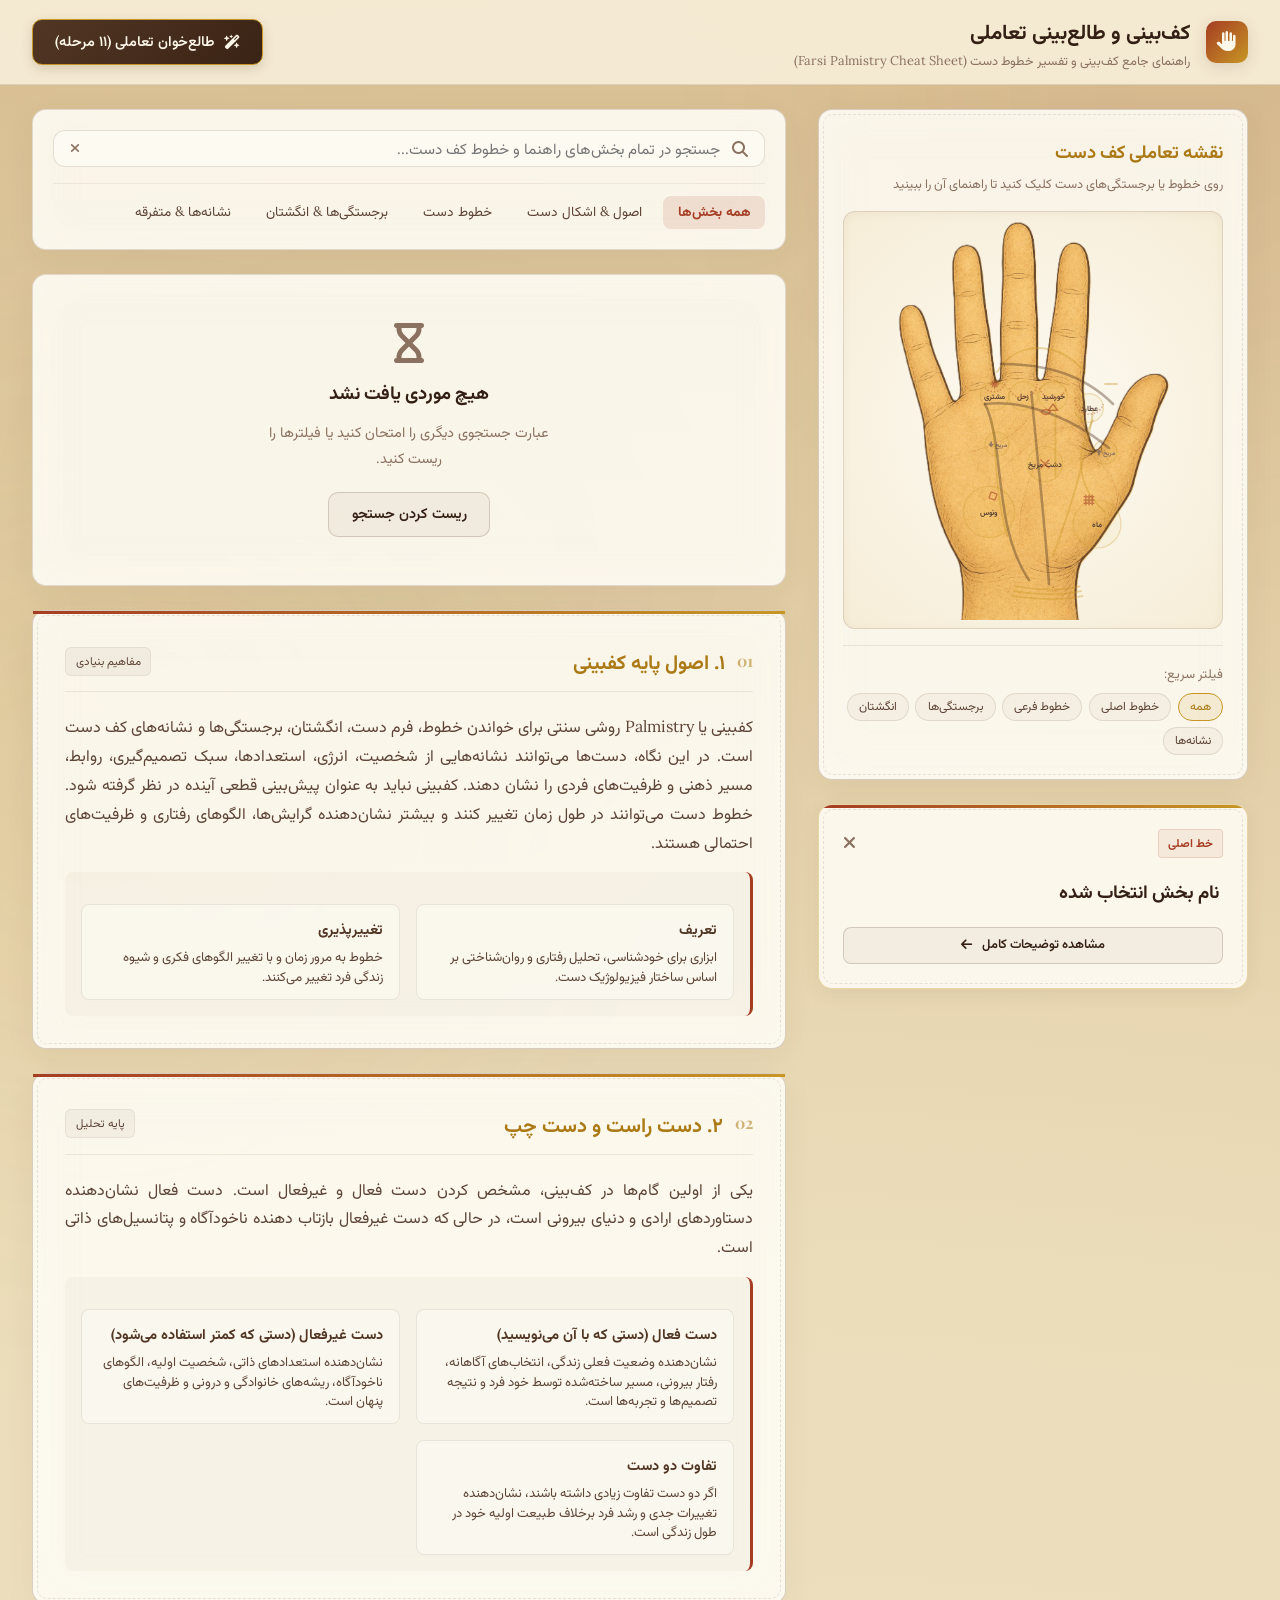
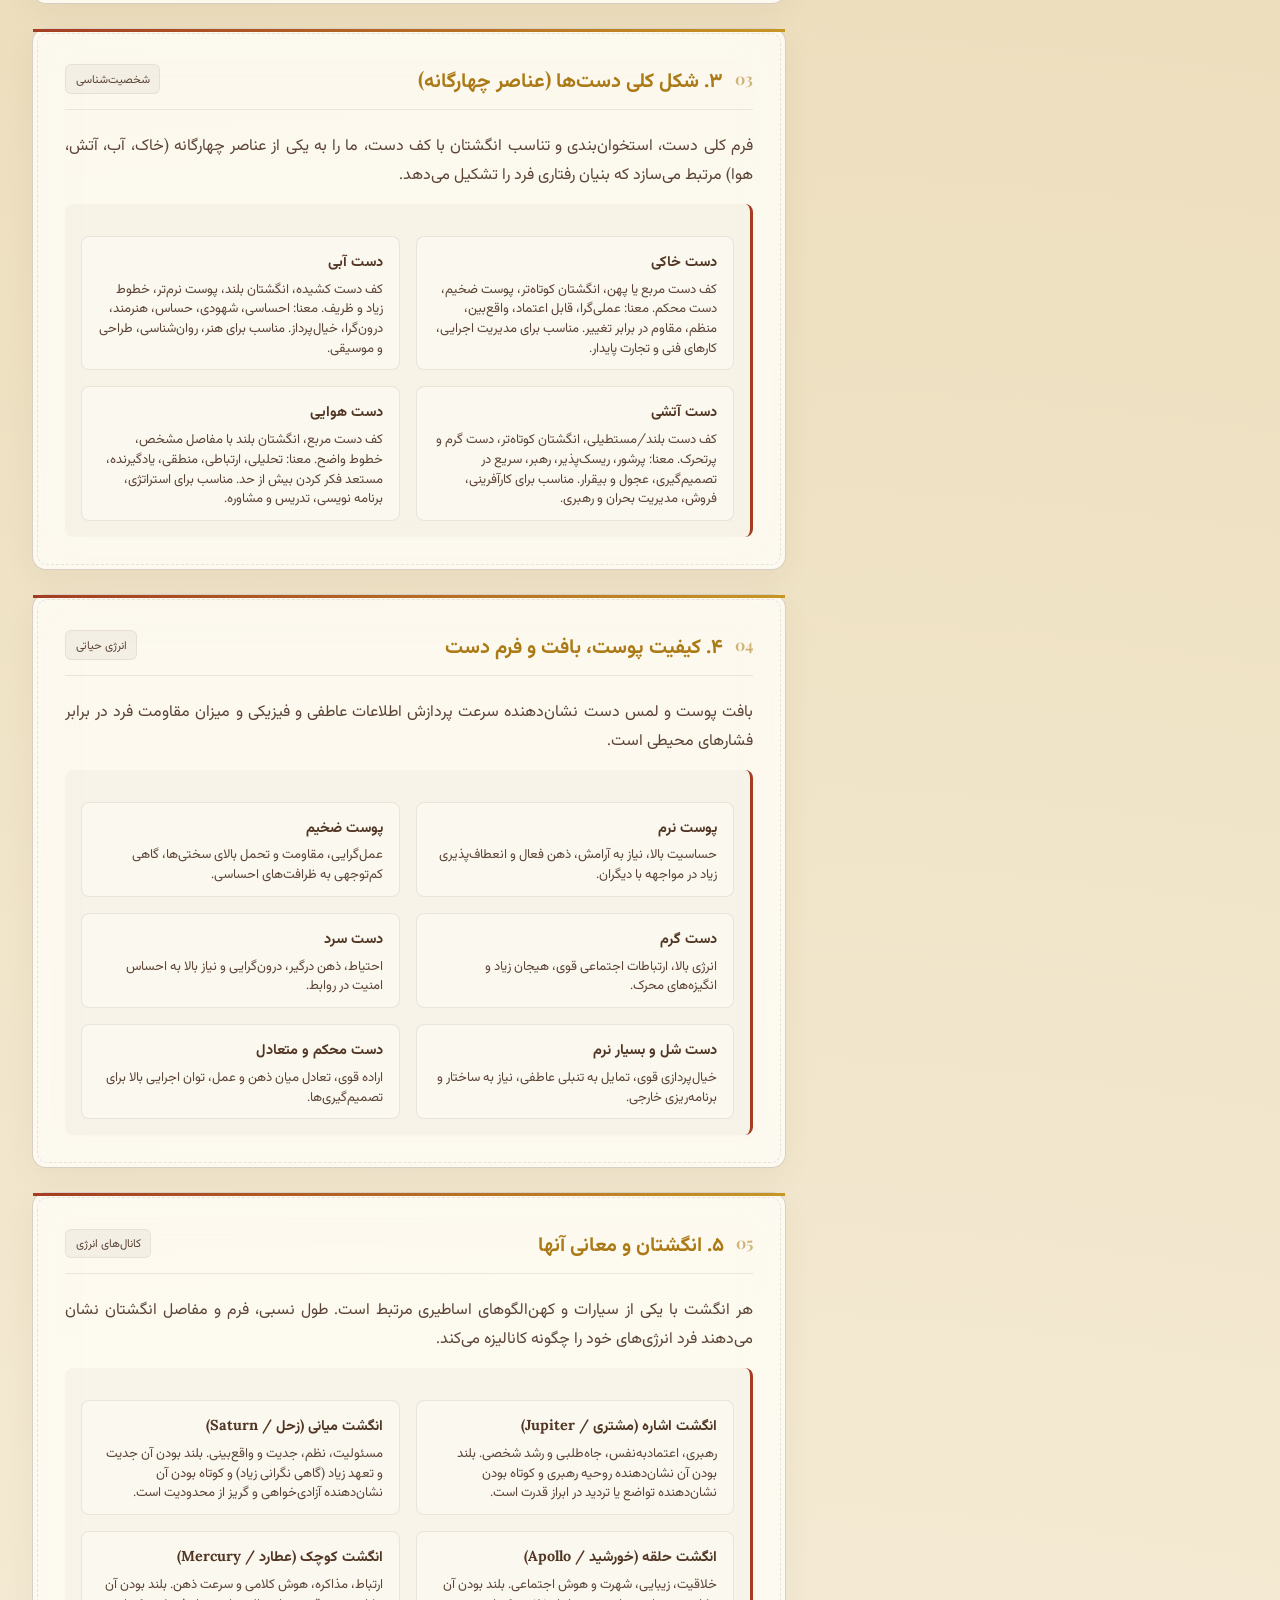
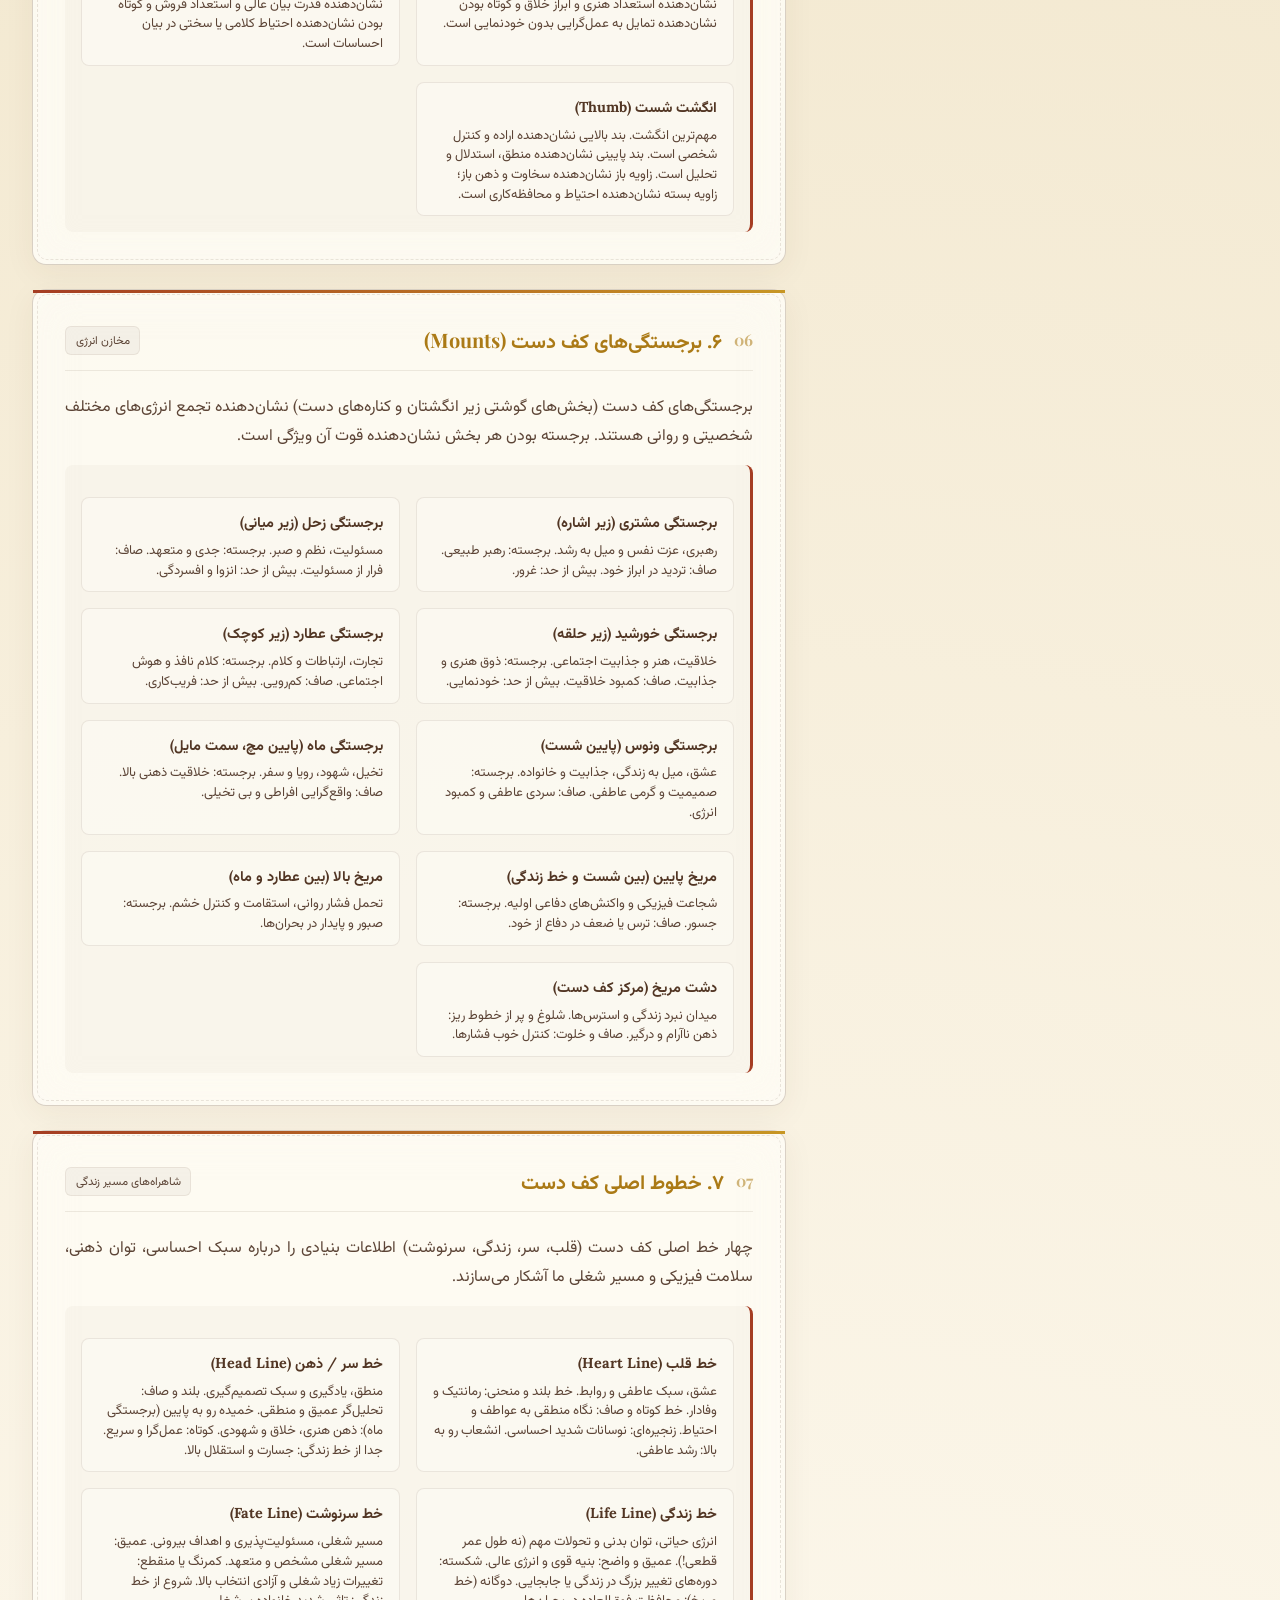
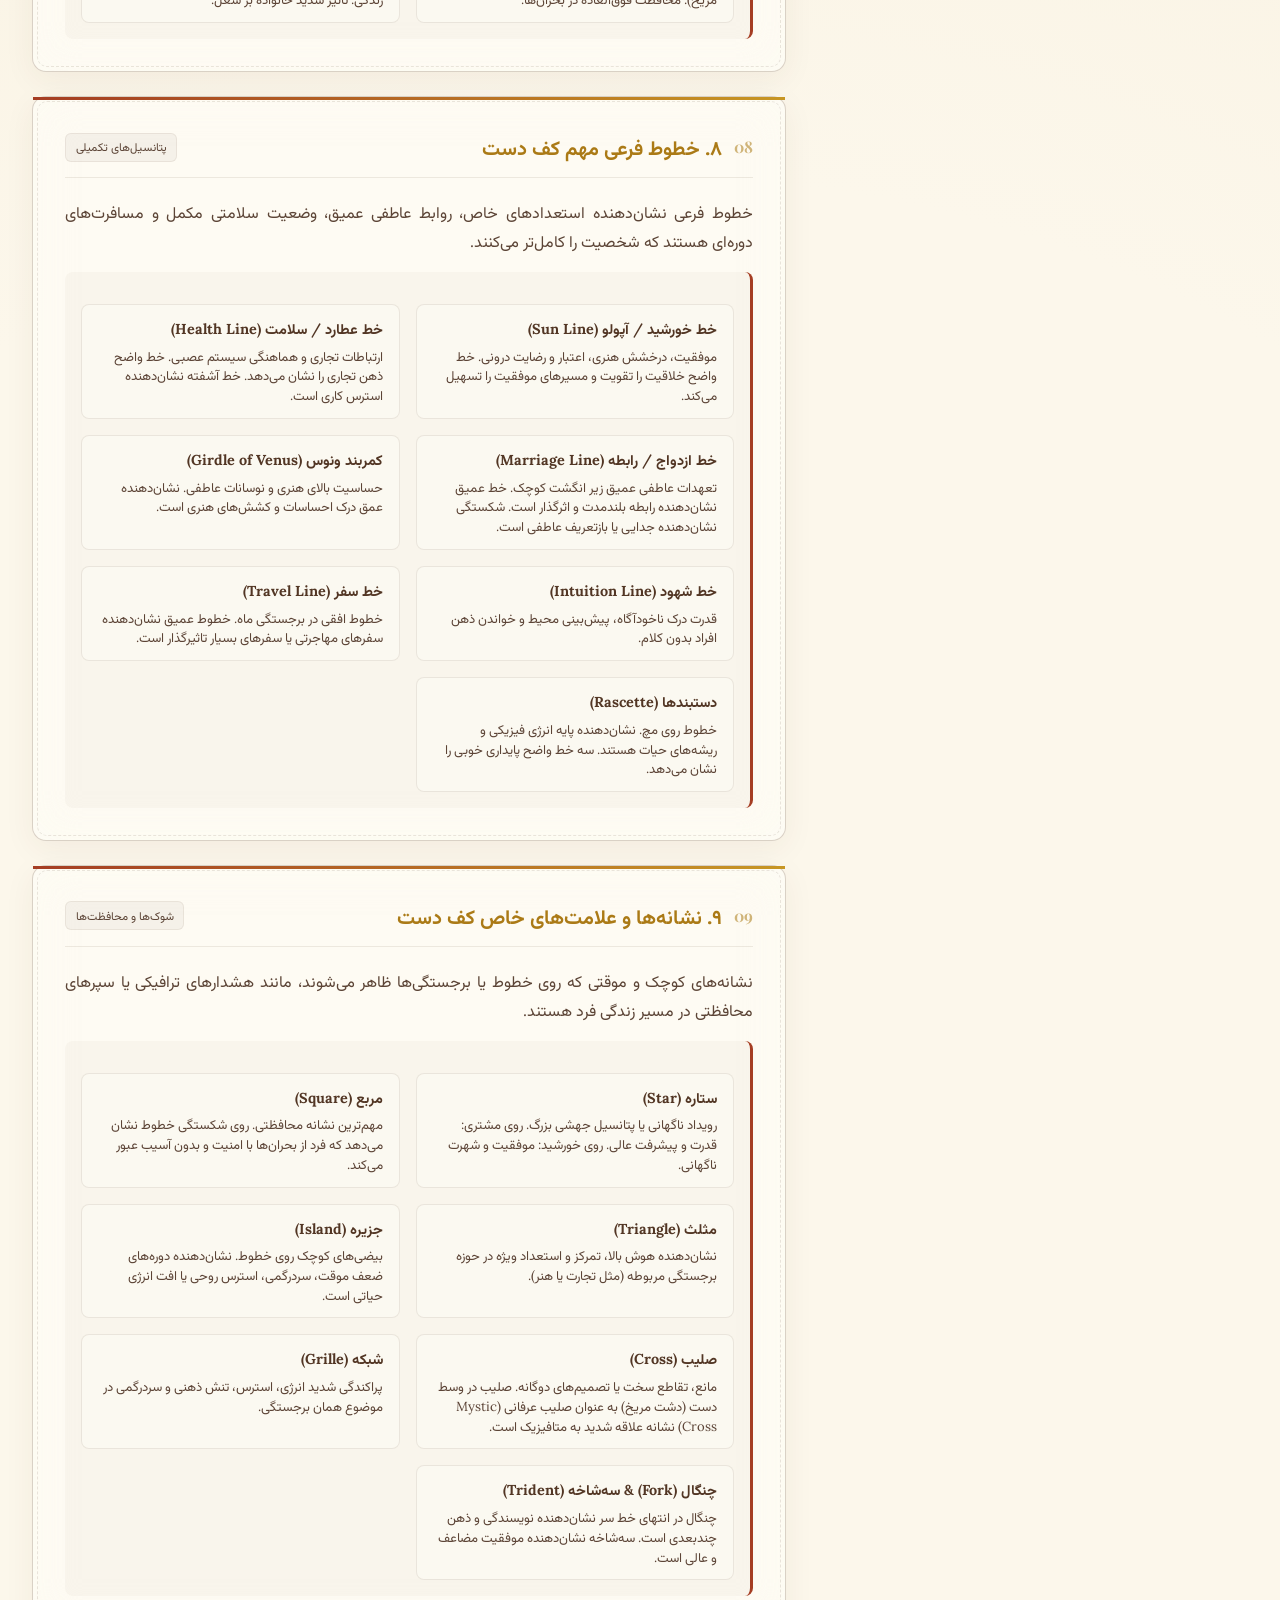
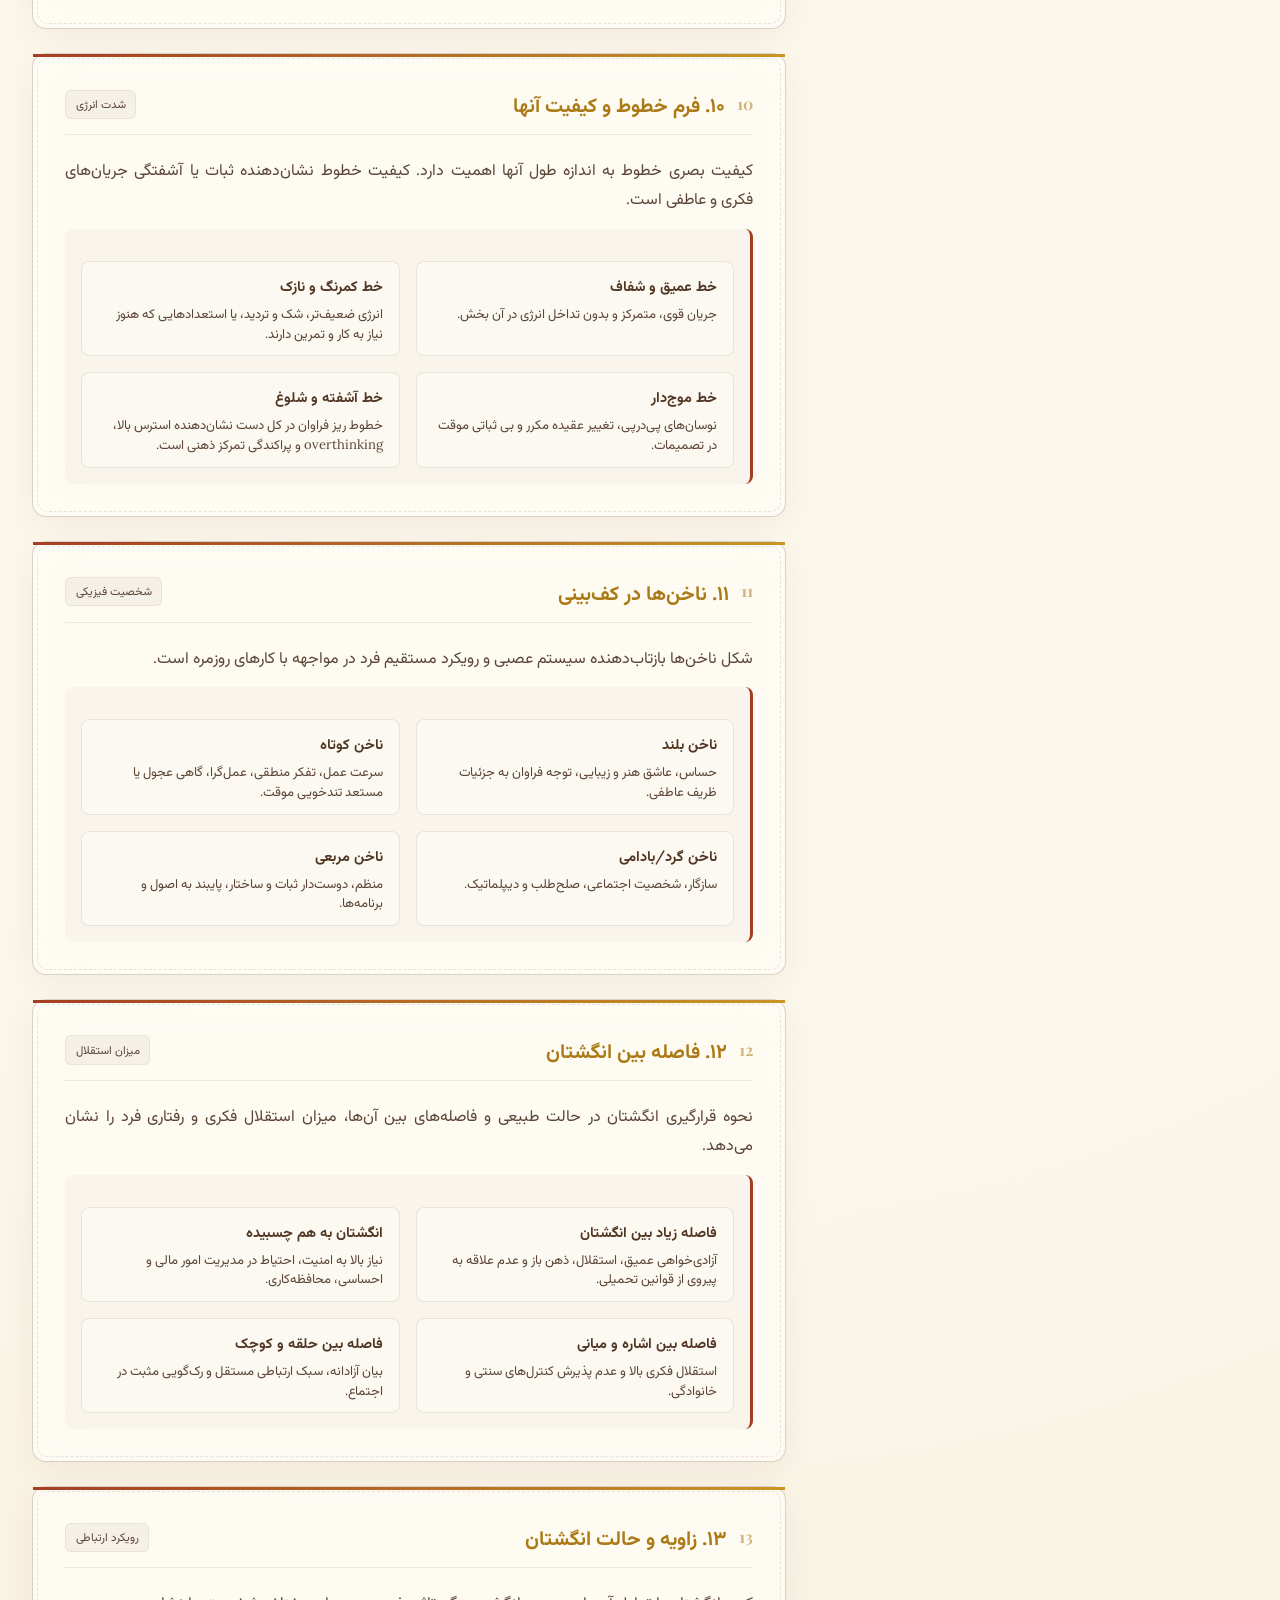
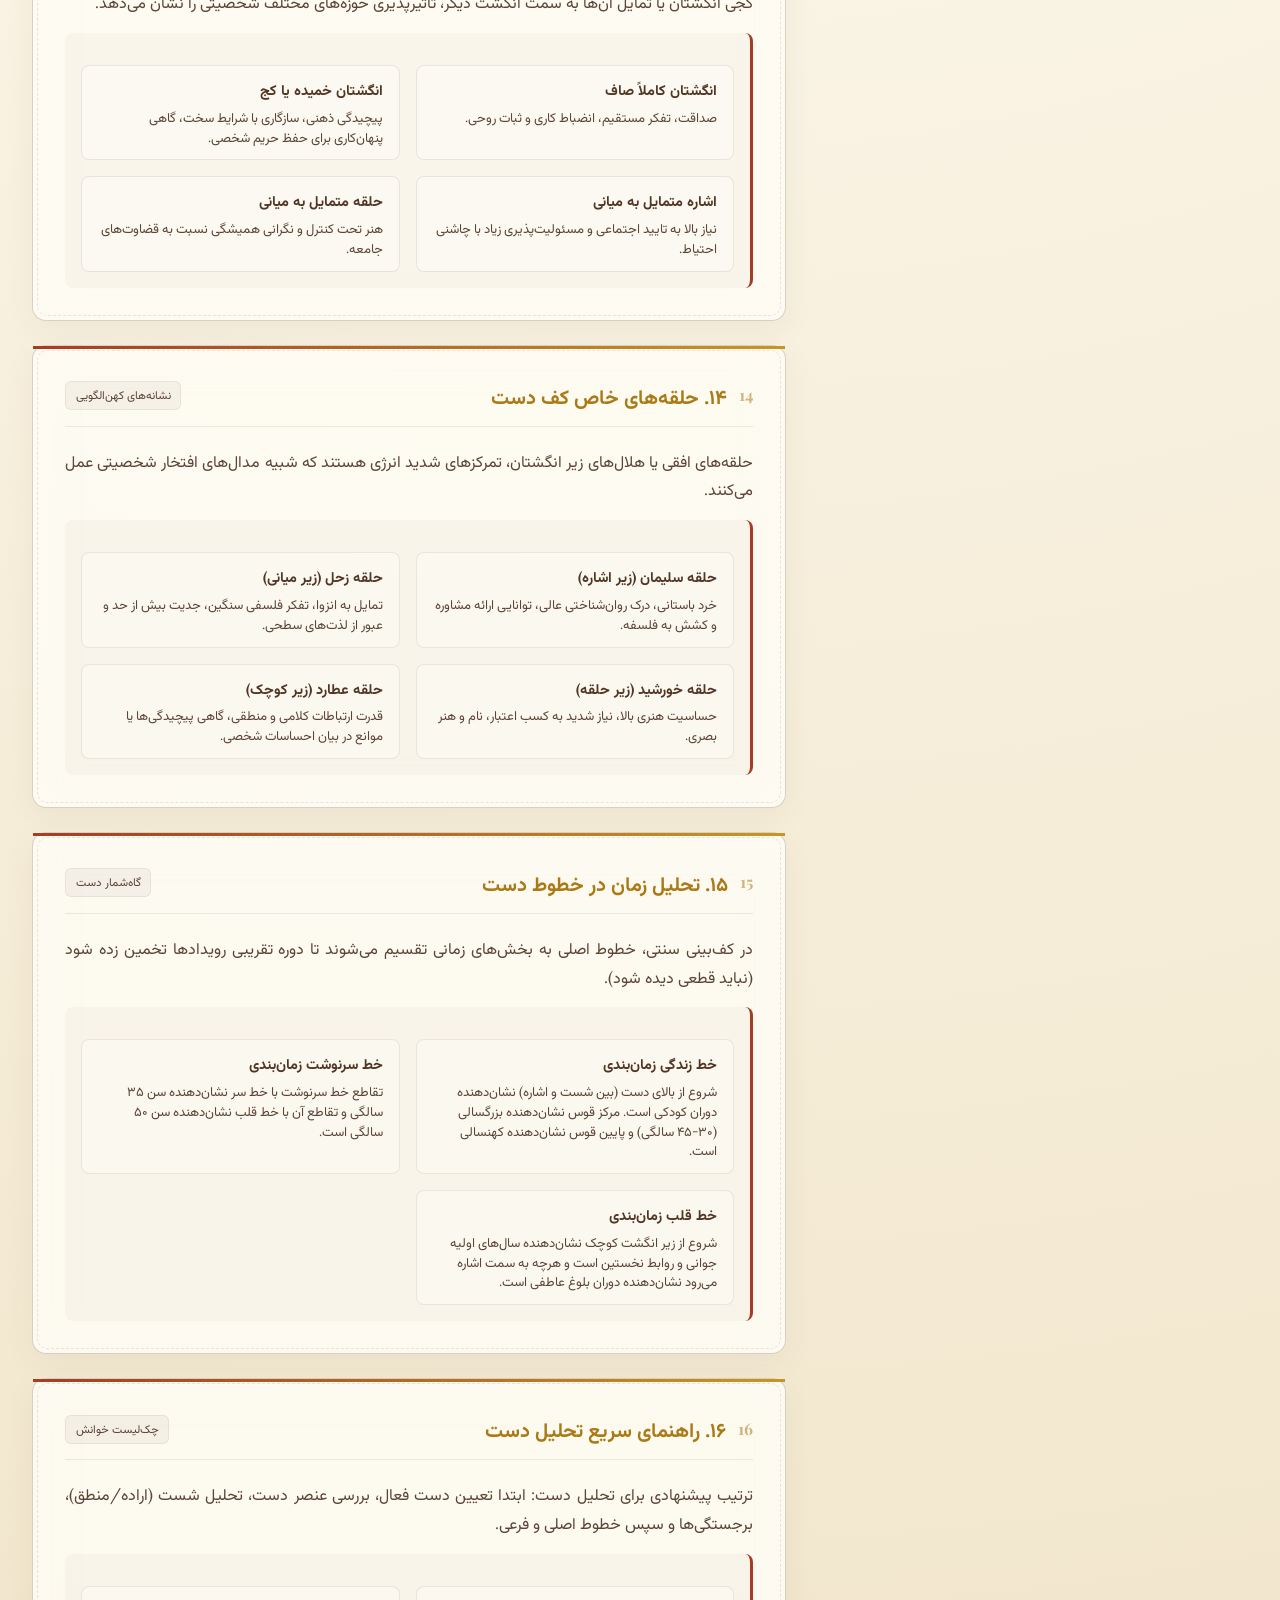
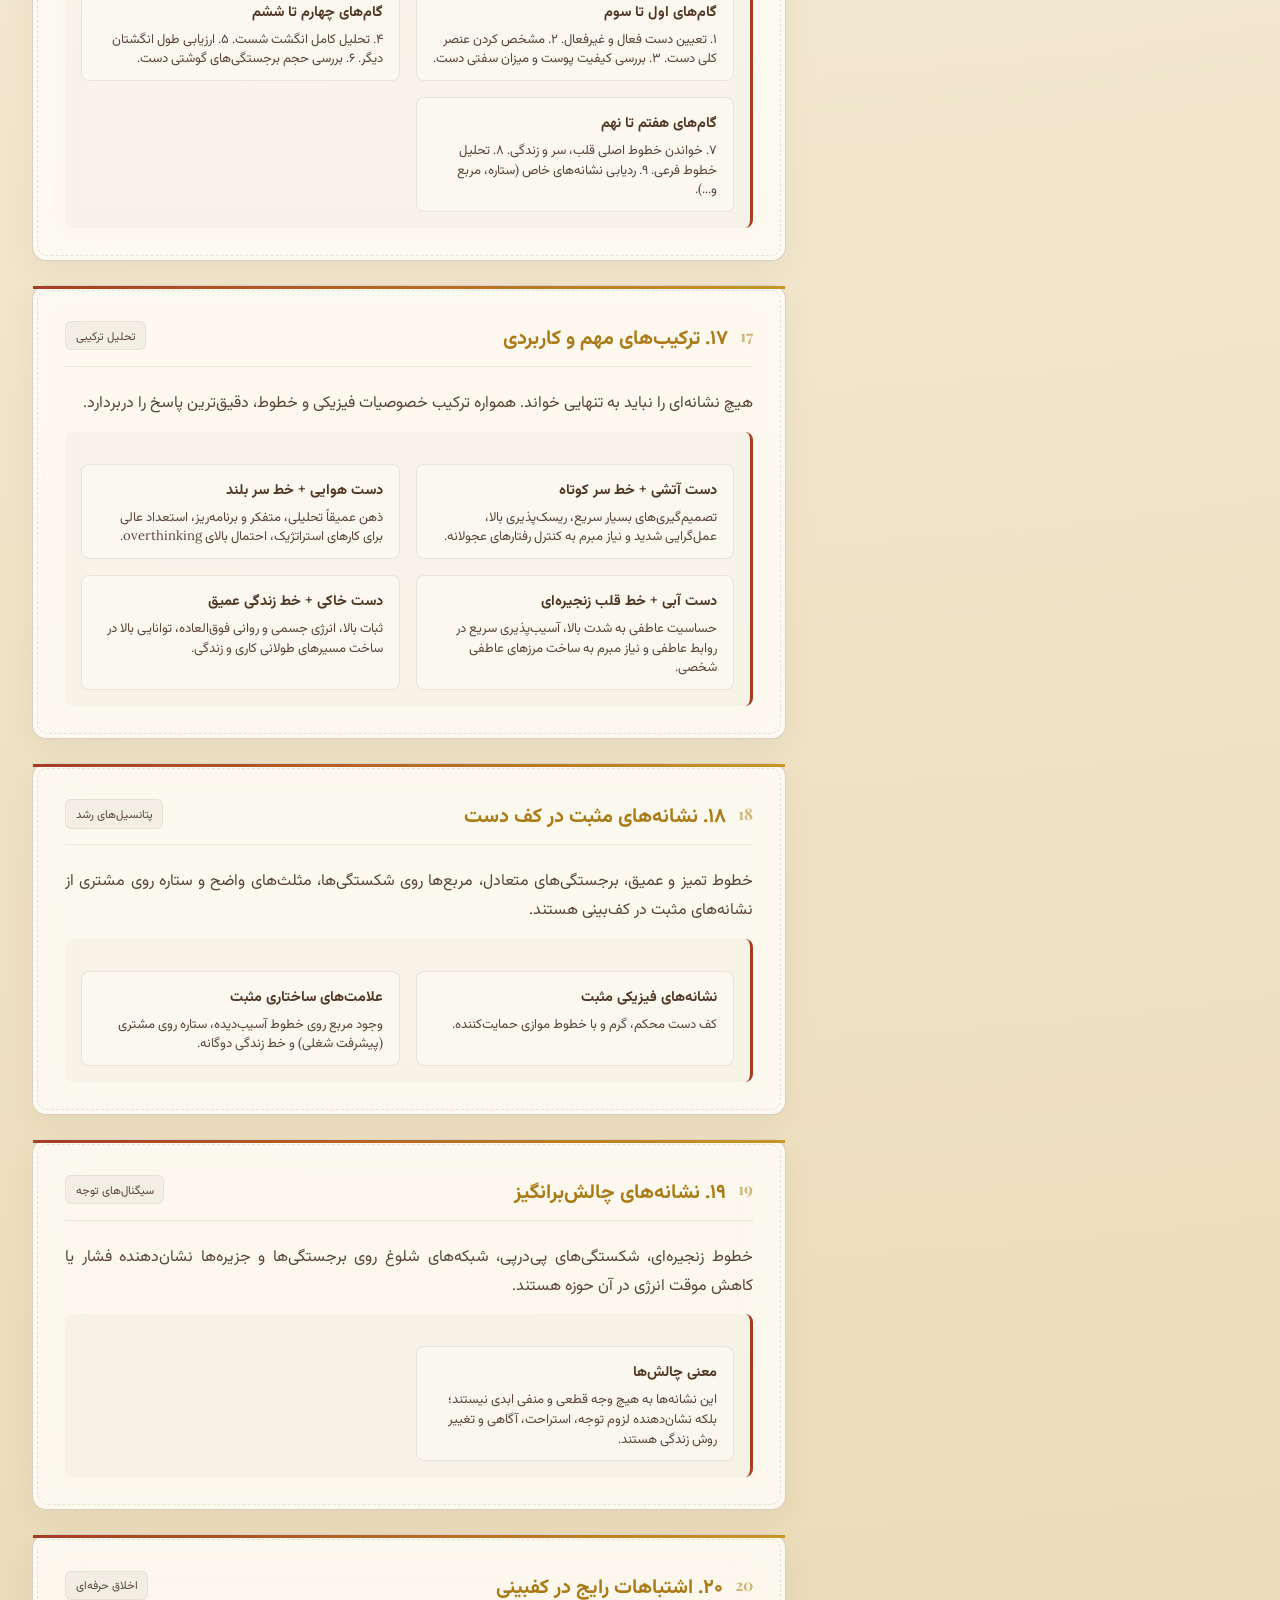
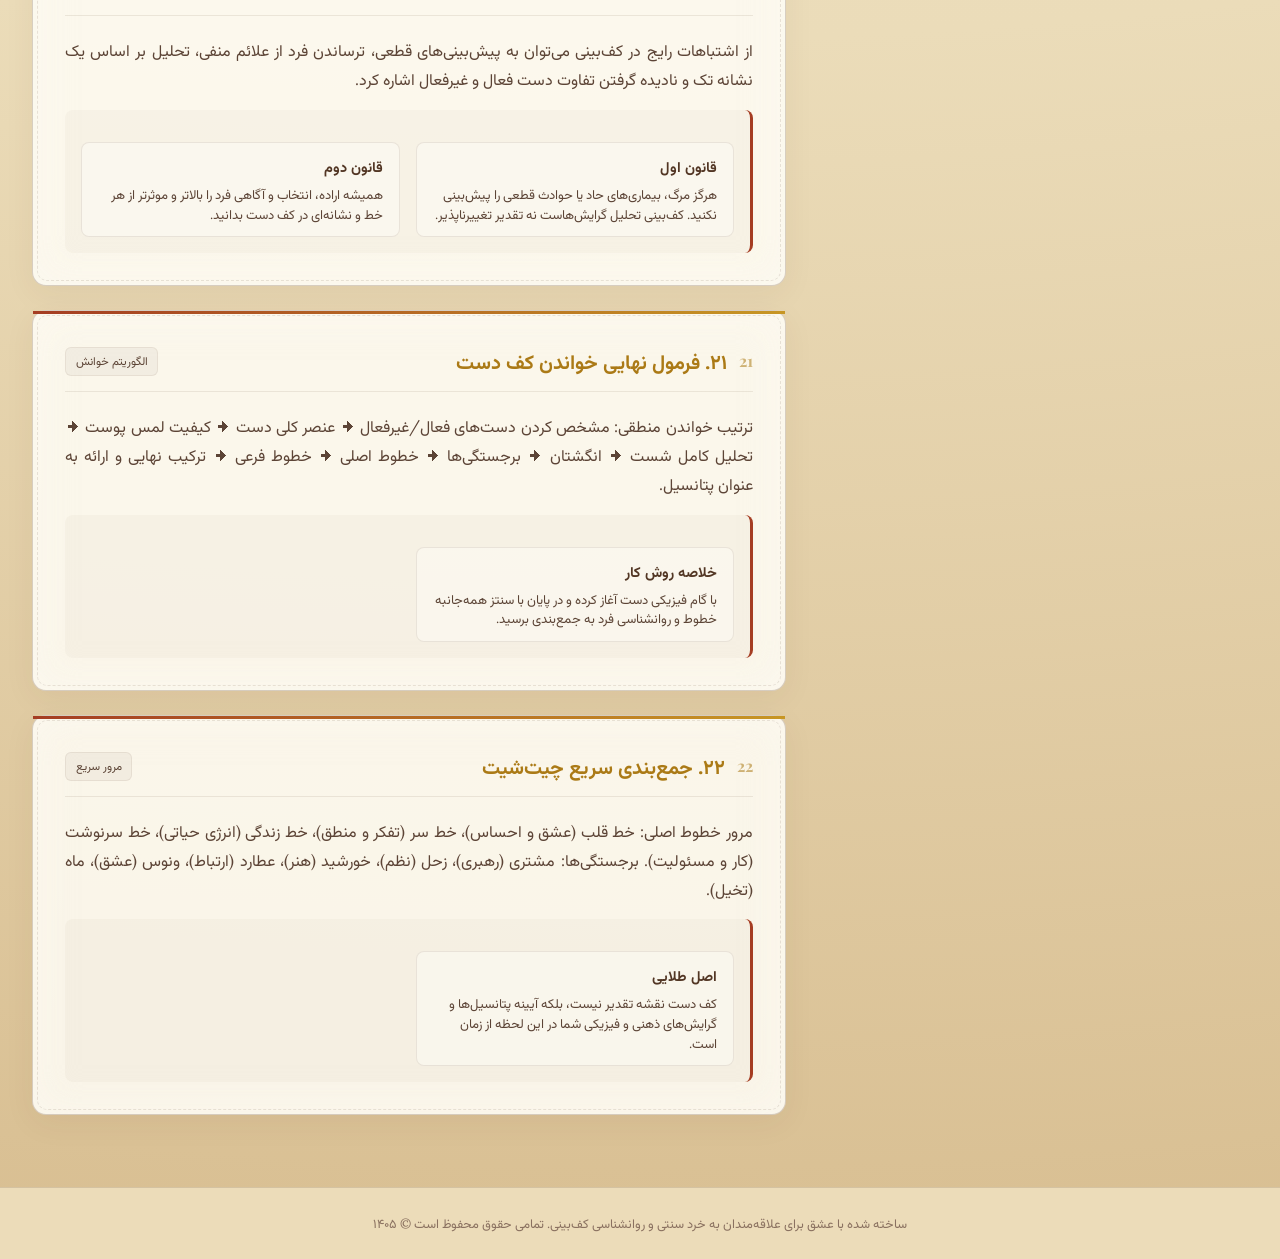
==== commit dfd06bec: "knowledge graph update" ====
--- a/index.html
+++ b/index.html
@@ -7,7 +7,7 @@
     <!-- Google Fonts: Vazirmatn for Persian, Outfit for numbers and titles -->
     <link rel="preconnect" href="https://fonts.googleapis.com">
     <link rel="preconnect" href="https://fonts.gstatic.com" crossorigin>
-    <link href="https://fonts.googleapis.com/css2?family=Outfit:wght@300;400;600;700&family=Vazirmatn:wght@300;400;500;700;900&display=swap" rel="stylesheet">
+    <link href="https://fonts.googleapis.com/css2?family=Lora:ital,wght@0,400..700;1,400..700&family=Playfair+Display:ital,wght@0,400..900;1,400..900&family=Vazirmatn:wght@300;400;500;700;900&display=swap" rel="stylesheet">
     <!-- FontAwesome for icons -->
     <link rel="stylesheet" href="https://cdnjs.cloudflare.com/ajax/libs/font-awesome/6.4.0/css/all.min.css">
     <link rel="stylesheet" href="styles.css">
@@ -75,8 +75,8 @@
 
                             <!-- Interactive Hand Shape Zones (Hidden/Semi-transparent overlays for hover) -->
                             <g class="hand-zones">
-                                <!-- Base hand background -->
-                                <path class="hand-base" d="M 150 460 C 110 460, 80 420, 80 370 C 80 330, 50 300, 35 260 C 20 220, 50 200, 75 225 C 95 245, 110 255, 120 220 C 120 180, 105 120, 110 85 C 112 65, 138 65, 140 85 C 145 120, 145 180, 148 205 C 148 180, 152 90, 156 55 C 158 35, 182 35, 184 55 C 188 90, 188 180, 192 205 C 192 180, 196 100, 200 75 C 202 55, 226 55, 228 75 C 232 100, 232 185, 236 210 C 236 185, 240 135, 245 110 C 247 90, 268 90, 270 110 C 273 135, 273 200, 278 230 C 295 265, 305 320, 305 370 C 305 420, 275 460, 240 460 Z" />
+                                <!-- Base hand background image -->
+                                <image href="hand.png" x="0" y="0" width="360" height="500" class="hand-base" />
                                 
                                 <!-- Finger zones for click/hover -->
                                 <path class="interactive-area finger-zone" data-target="finger-thumb" d="M 80 370 C 80 330, 50 300, 35 260 C 20 220, 50 200, 75 225 C 95 245, 110 255, 120 220 C 110 255, 95 290, 95 330 Z" />
@@ -224,9 +224,11 @@
                             <span class="qv-category">خط اصلی</span>
                             <button id="close-qv-btn" class="close-btn"><i class="fa-solid fa-xmark"></i></button>
                         </div>
-                        <h3 id="qv-title">نام بخش انتخاب شده</h3>
-                        <div id="qv-body" class="qv-body">
-                            <!-- Populated by JS -->
+                        <div class="quick-view-scrollable-body">
+                            <h3 id="qv-title">نام بخش انتخاب شده</h3>
+                            <div id="qv-body" class="qv-body">
+                                <!-- Populated by JS -->
+                            </div>
                         </div>
                         <button id="scroll-to-details-btn" class="btn btn-secondary btn-sm">
                             <span>مشاهده توضیحات کامل</span>
--- a/styles.css
+++ b/styles.css
@@ -1,32 +1,32 @@
-/* CSS Variables & Theme Setup */
+/* CSS Variables & Theme Setup - Warm Parchment Paper Style */
 :root {
-    --bg-main: #070a13;
-    --bg-darker: #04060c;
-    --bg-glass: rgba(13, 18, 33, 0.7);
-    --bg-glass-active: rgba(22, 32, 59, 0.8);
-    --border-glass: rgba(255, 255, 255, 0.08);
-    --border-glass-glow: rgba(0, 242, 254, 0.3);
+    --bg-main: #f5edd7;
+    --bg-darker: #ecdcb9;
+    --bg-glass: rgba(254, 252, 244, 0.88);
+    --bg-glass-active: rgba(245, 238, 215, 0.95);
+    --border-glass: rgba(87, 58, 38, 0.16);
+    --border-glass-glow: rgba(199, 150, 36, 0.35);
     
-    /* Neon Accents */
-    --accent-cyan: #00f2fe;
-    --accent-cyan-rgb: 0, 242, 254;
-    --accent-purple: #9d4edd;
-    --accent-purple-rgb: 157, 78, 221;
-    --accent-gold: #ffb703;
-    --accent-gold-rgb: 255, 183, 3;
-    --accent-emerald: #06d6a0;
-    --accent-pink: #ff007f;
+    /* Vintage Sepia & Earthy Accents */
+    --accent-cyan: #523624; /* Deep Brown ink */
+    --accent-cyan-rgb: 82, 54, 36;
+    --accent-purple: #a53d23; /* Muted Terracotta Red */
+    --accent-purple-rgb: 165, 61, 35;
+    --accent-gold: #c79624; /* Antique Gold */
+    --accent-gold-rgb: 199, 150, 36;
+    --accent-emerald: #4f6a3d; /* Sage Green */
+    --accent-pink: #bc2d44; /* Crimson Red */
     
     /* Text Colors */
-    --text-primary: #f8f9fa;
-    --text-secondary: #a9b2c3;
-    --text-muted: #6c7a9c;
-    --text-gold: #ffd166;
+    --text-primary: #331f13; /* Charcoal-Sepia */
+    --text-secondary: #5c4436; /* Dark Sepia */
+    --text-muted: #8a7160; /* Soft brown */
+    --text-gold: #ab7a16; /* Aged Gold */
     
-    /* Animations */
-    --transition-fast: 0.2s ease;
-    --transition-normal: 0.3s ease;
-    --transition-slow: 0.5s ease;
+    /* Animations & Transitions */
+    --transition-fast: 0.25s ease;
+    --transition-normal: 0.35s ease;
+    --transition-slow: 0.55s ease;
 }
 
 /* Base Styles & Typography */
@@ -35,13 +35,14 @@
     margin: 0;
     padding: 0;
     scrollbar-width: thin;
-    scrollbar-color: rgba(255, 255, 255, 0.1) transparent;
+    scrollbar-color: rgba(87, 58, 38, 0.25) transparent;
 }
 
 body {
     background-color: var(--bg-main);
-    color: var(--text-primary);
-    font-family: 'Vazirmatn', -apple-system, BlinkMacSystemFont, sans-serif;
+    background-image: radial-gradient(circle, #fcf7eb 20%, #ebdcb9 80%, #d8be91 100%);
+    color: var(--text-primary);
+    font-family: 'Lora', 'Vazirmatn', Georgia, serif;
     line-height: 1.8;
     overflow-x: hidden;
     min-height: 100vh;
@@ -49,81 +50,102 @@
     flex-direction: column;
 }
 
+h1, h2, h3, h4, h5, h6 {
+    font-family: 'Playfair Display', 'Vazirmatn', Georgia, serif;
+    font-weight: 700;
+    color: var(--text-primary);
+}
+
 /* Webkit Scrollbars */
 ::-webkit-scrollbar {
-    width: 6px;
-    height: 6px;
+    width: 7px;
+    height: 7px;
 }
 ::-webkit-scrollbar-track {
     background: transparent;
 }
 ::-webkit-scrollbar-thumb {
-    background: rgba(255, 255, 255, 0.1);
-    border-radius: 3px;
+    background: rgba(87, 58, 38, 0.25);
+    border-radius: 4px;
 }
 ::-webkit-scrollbar-thumb:hover {
-    background: rgba(255, 255, 255, 0.2);
-}
-
-/* Ambient Background Glow Orbs */
+    background: rgba(87, 58, 38, 0.4);
+}
+
+/* Ambient Background Vignette/Glow */
 .glow-orb {
     position: fixed;
     border-radius: 50%;
-    filter: blur(120px);
+    filter: blur(150px);
     z-index: -1;
-    opacity: 0.15;
+    opacity: 0.08;
     pointer-events: none;
 }
 .orb-1 {
+    width: 500px;
+    height: 500px;
+    background: var(--accent-purple);
+    top: -150px;
+    right: -150px;
+    animation: float 25s infinite alternate;
+}
+.orb-2 {
+    width: 600px;
+    height: 600px;
+    background: var(--accent-gold);
+    bottom: -200px;
+    left: -200px;
+    animation: float 30s infinite alternate-reverse;
+}
+.orb-3 {
     width: 400px;
     height: 400px;
-    background: var(--accent-purple);
-    top: -100px;
-    right: -100px;
-    animation: float 20s infinite alternate;
-}
-.orb-2 {
-    width: 500px;
-    height: 500px;
     background: var(--accent-cyan);
-    bottom: -150px;
-    left: -150px;
-    animation: float 25s infinite alternate-reverse;
-}
-.orb-3 {
-    width: 300px;
-    height: 300px;
-    background: var(--accent-gold);
     top: 40%;
-    left: 20%;
-    opacity: 0.08;
-    animation: float 18s infinite alternate;
+    left: 15%;
+    opacity: 0.05;
+    animation: float 22s infinite alternate;
 }
 
 @keyframes float {
     0% { transform: translate(0, 0) scale(1); }
-    100% { transform: translate(40px, 30px) scale(1.15); }
-}
-
-/* Glassmorphism Card Style */
+    100% { transform: translate(30px, 20px) scale(1.1); }
+}
+
+/* Premium Vintage Cards */
 .glass {
     background: var(--bg-glass);
     border: 1px solid var(--border-glass);
-    backdrop-filter: blur(16px);
-    -webkit-backdrop-filter: blur(16px);
-    box-shadow: 0 8px 32px 0 rgba(0, 0, 0, 0.5);
-    border-radius: 16px;
+    border-radius: 14px;
+    box-shadow: 0 8px 32px 0 rgba(87, 58, 38, 0.06), inset 0 0 40px rgba(254, 252, 245, 0.5);
     transition: border var(--transition-normal), box-shadow var(--transition-normal);
 }
-
 .glass:hover {
-    border-color: rgba(255, 255, 255, 0.15);
-}
-
-/* Header Styles */
+    border-color: rgba(87, 58, 38, 0.3);
+    box-shadow: 0 10px 38px 0 rgba(87, 58, 38, 0.09), inset 0 0 40px rgba(254, 252, 245, 0.6);
+}
+
+/* Vintage Double-Borders for Content Cards */
+.panel-card, .chapter-card, .modal-container {
+    position: relative;
+    border: 1px solid rgba(87, 58, 38, 0.22);
+}
+.panel-card::before, .chapter-card::before, .modal-container::before {
+    content: '';
+    position: absolute;
+    top: 4px;
+    left: 4px;
+    right: 4px;
+    bottom: 4px;
+    border: 1px dashed rgba(87, 58, 38, 0.12);
+    border-radius: 10px;
+    pointer-events: none;
+}
+
+/* App Header styling */
 .app-header {
-    background: rgba(4, 6, 12, 0.8);
-    border-bottom: 1px solid var(--border-glass);
+    background: rgba(247, 237, 215, 0.92);
+    border-bottom: 1px solid rgba(87, 58, 38, 0.15);
     backdrop-filter: blur(12px);
     -webkit-backdrop-filter: blur(12px);
     position: sticky;
@@ -133,7 +155,7 @@
 .header-container {
     max-width: 1400px;
     margin: 0 auto;
-    padding: 1rem 2rem;
+    padding: 0.75rem 2rem;
     display: flex;
     justify-content: space-between;
     align-items: center;
@@ -145,67 +167,65 @@
     gap: 1rem;
 }
 .logo-icon {
-    width: 45px;
-    height: 45px;
-    background: linear-gradient(135deg, var(--accent-purple), var(--accent-cyan));
-    border-radius: 12px;
+    width: 42px;
+    height: 42px;
+    background: linear-gradient(135deg, var(--accent-purple), var(--accent-gold));
+    border-radius: 10px;
     display: flex;
     align-items: center;
     justify-content: center;
-    font-size: 1.4rem;
-    color: var(--text-primary);
-    box-shadow: 0 0 15px rgba(157, 78, 221, 0.4);
+    font-size: 1.25rem;
+    color: #fdf7e9;
+    box-shadow: 0 4px 15px rgba(87, 58, 38, 0.15);
 }
 .title-area h1 {
-    font-size: 1.35rem;
+    font-size: 1.3rem;
     font-weight: 700;
-    letter-spacing: -0.5px;
-    background: linear-gradient(to left, var(--text-primary), var(--text-secondary));
-    -webkit-background-clip: text;
-    -webkit-text-fill-color: transparent;
+    color: var(--text-primary);
 }
 .title-area p {
-    font-size: 0.85rem;
+    font-size: 0.8rem;
     color: var(--text-muted);
 }
 
-/* Buttons styling */
+/* Buttons Styling */
 .btn {
     display: inline-flex;
     align-items: center;
     justify-content: center;
-    gap: 0.75rem;
-    padding: 0.75rem 1.5rem;
+    gap: 0.6rem;
+    padding: 0.65rem 1.4rem;
     font-family: inherit;
-    font-size: 0.95rem;
-    font-weight: 500;
-    border-radius: 12px;
+    font-size: 0.9rem;
+    font-weight: 600;
+    border-radius: 10px;
     border: 1px solid transparent;
     cursor: pointer;
     transition: all var(--transition-fast);
 }
-
 .btn-primary {
-    background: linear-gradient(135deg, var(--accent-purple), var(--accent-cyan));
-    color: var(--text-primary);
-    box-shadow: 0 4px 15px rgba(0, 242, 254, 0.2);
+    background: linear-gradient(135deg, #523624, #3a2315);
+    color: #fdf7e9;
+    border: 1px solid var(--accent-gold);
+    box-shadow: 0 4px 12px rgba(82, 54, 36, 0.18);
 }
 .btn-primary:hover {
     transform: translateY(-2px);
-    box-shadow: 0 6px 20px rgba(0, 242, 254, 0.4);
+    box-shadow: 0 6px 18px rgba(82, 54, 36, 0.28);
+    background: linear-gradient(135deg, #3a2315, #29180d);
 }
 .btn-secondary {
-    background: rgba(255, 255, 255, 0.05);
-    border: 1px solid rgba(255, 255, 255, 0.1);
+    background: rgba(82, 54, 36, 0.05);
+    border: 1px solid rgba(82, 54, 36, 0.2);
     color: var(--text-primary);
 }
 .btn-secondary:hover {
-    background: rgba(255, 255, 255, 0.1);
-    border-color: rgba(255, 255, 255, 0.2);
+    background: rgba(82, 54, 36, 0.1);
+    border-color: rgba(82, 54, 36, 0.35);
 }
 .btn-sm {
-    padding: 0.5rem 1rem;
-    font-size: 0.85rem;
+    padding: 0.45rem 1rem;
+    font-size: 0.8rem;
     border-radius: 8px;
 }
 .btn-glow {
@@ -219,7 +239,7 @@
     left: -50%;
     width: 200%;
     height: 200%;
-    background: linear-gradient(45deg, transparent, rgba(255, 255, 255, 0.15), transparent);
+    background: linear-gradient(45deg, transparent, rgba(255, 255, 255, 0.12), transparent);
     transform: rotate(45deg);
     transition: var(--transition-slow);
     opacity: 0;
@@ -227,7 +247,7 @@
 .btn-glow:hover::after {
     opacity: 1;
     left: 120%;
-    transition: 0.7s ease-in-out;
+    transition: 0.8s ease-in-out;
 }
 .btn.disabled, .btn[disabled] {
     opacity: 0.5;
@@ -240,7 +260,7 @@
 .app-container {
     max-width: 1400px;
     margin: 0 auto;
-    padding: 2rem;
+    padding: 1.5rem 2rem;
     width: 100%;
     flex-grow: 1;
     display: grid;
@@ -274,70 +294,73 @@
     margin-bottom: 1rem;
 }
 
-/* Interactive SVG Hand Styles */
+/* Interactive SVG Hand Diagram Styles */
 .canvas-container {
-    background: radial-gradient(circle, #0e1424 0%, #050811 100%);
+    background: #fdfaf2;
+    background-image: radial-gradient(circle, #fdfaf2 0%, #f6edd7 100%);
     border-radius: 12px;
-    padding: 1rem;
-    border: 1px solid rgba(255, 255, 255, 0.05);
+    padding: 0.5rem;
+    border: 1px solid rgba(87, 58, 38, 0.16);
     display: flex;
     justify-content: center;
     align-items: center;
     margin-bottom: 1rem;
     position: relative;
-}
-
+    box-shadow: inset 0 2px 10px rgba(87, 58, 38, 0.05);
+    overflow: hidden;
+}
 #interactive-hand {
     width: 100%;
     max-height: 400px;
     height: auto;
 }
 
-/* Hand Outline */
+/* Hand Outline / Background Image */
 .hand-base {
-    fill: rgba(14, 18, 30, 0.6);
-    stroke: rgba(255, 255, 255, 0.15);
-    stroke-width: 2.5;
-    transition: stroke var(--transition-normal), fill var(--transition-normal);
-}
-
-/* SVG Text elements style */
+    opacity: 0.85;
+    filter: sepia(0.12) contrast(1.02);
+    pointer-events: none;
+    transition: opacity var(--transition-normal);
+}
+
+/* SVG Text labels (Mounts, lines) */
 .svg-label {
-    fill: var(--text-muted);
-    font-size: 10px;
-    font-family: inherit;
+    fill: var(--text-secondary);
+    font-size: 9.5px;
+    font-family: 'Playfair Display', 'Vazirmatn', serif;
     font-weight: bold;
     text-anchor: middle;
     pointer-events: none;
     transition: fill var(--transition-normal);
 }
 .svg-label-sm {
-    fill: rgba(108, 122, 156, 0.7);
+    fill: var(--text-muted);
     font-size: 8px;
-    font-family: inherit;
+    font-family: 'Playfair Display', 'Vazirmatn', serif;
     font-weight: bold;
     text-anchor: middle;
     pointer-events: none;
     transition: fill var(--transition-normal);
 }
 .svg-line-label {
-    fill: rgba(0, 242, 254, 0.6);
+    fill: var(--accent-purple);
     font-size: 8px;
-    font-family: inherit;
+    font-family: 'Playfair Display', 'Vazirmatn', serif;
+    font-weight: bold;
     text-anchor: middle;
     pointer-events: none;
     display: none; /* Hidden by default, show on line hover/select */
 }
 .svg-line-label-sm {
-    fill: rgba(157, 78, 221, 0.5);
-    font-size: 6px;
-    font-family: inherit;
+    fill: var(--text-muted);
+    font-size: 7.5px;
+    font-family: 'Playfair Display', 'Vazirmatn', serif;
     text-anchor: middle;
     pointer-events: none;
     display: none;
 }
 
-/* Interactive Zones Styles */
+/* SVG Interactive overlays */
 .interactive-area {
     cursor: pointer;
     transition: all var(--transition-fast);
@@ -350,115 +373,116 @@
     stroke-width: 2;
 }
 .finger-zone:hover {
-    fill: rgba(0, 242, 254, 0.03);
-    stroke: rgba(0, 242, 254, 0.2);
+    fill: rgba(165, 61, 35, 0.03);
+    stroke: rgba(165, 61, 35, 0.25);
 }
 .finger-zone.active {
-    fill: rgba(0, 242, 254, 0.07);
-    stroke: rgba(0, 242, 254, 0.6);
-    filter: url(#glow-cyan);
-}
-
-/* Mount Zones (circles) */
+    fill: rgba(165, 61, 35, 0.08);
+    stroke: rgba(165, 61, 35, 0.65);
+    filter: url(#glow-purple);
+}
+
+/* Mount Zones */
 .mount-zone {
-    fill: rgba(157, 78, 221, 0.08);
-    stroke: rgba(157, 78, 221, 0.25);
+    fill: rgba(199, 150, 36, 0.05);
+    stroke: rgba(199, 150, 36, 0.28);
     stroke-width: 1.5;
 }
 .mount-zone:hover {
-    fill: rgba(157, 78, 221, 0.2);
-    stroke: rgba(157, 78, 221, 0.6);
+    fill: rgba(199, 150, 36, 0.16);
+    stroke: rgba(199, 150, 36, 0.6);
 }
 .mount-zone.active {
-    fill: rgba(157, 78, 221, 0.35);
-    stroke: var(--accent-purple);
+    fill: rgba(199, 150, 36, 0.3);
+    stroke: var(--accent-gold);
     stroke-width: 2.5;
-    filter: url(#glow-purple);
+    filter: url(#glow-gold);
 }
 .mount-zone.active + .svg-label,
 .mount-zone:hover + .svg-label {
     fill: var(--text-primary);
 }
 
-/* Line Paths */
+/* Line Paths styling */
 .line-path {
     fill: none;
     stroke-linecap: round;
     transition: stroke var(--transition-normal), stroke-width var(--transition-normal), filter var(--transition-normal);
 }
 .major-line-path {
-    stroke: rgba(0, 242, 254, 0.4);
-    stroke-width: 3;
+    stroke: rgba(82, 54, 36, 0.4);
+    stroke-width: 3.2;
 }
 .minor-line-path {
-    stroke: rgba(157, 78, 221, 0.35);
-    stroke-width: 2;
+    stroke: rgba(199, 150, 36, 0.38);
+    stroke-width: 2.2;
 }
 .special-ring-path {
     fill: none;
-    stroke: rgba(255, 183, 3, 0.25);
+    stroke: rgba(165, 61, 35, 0.32);
     stroke-dasharray: 2, 2;
     stroke-width: 2;
 }
 
-/* Hover / Active for lines */
+/* Line Path Hovers */
 .line-path:hover {
-    stroke-width: 4.5;
+    stroke-width: 5;
     stroke: var(--accent-cyan);
 }
 .minor-line-path:hover {
+    stroke: var(--accent-gold);
+}
+.special-ring-path:hover {
     stroke: var(--accent-purple);
-}
-.special-ring-path:hover {
-    stroke: var(--accent-gold);
     stroke-dasharray: none;
 }
 
+/* Active Line States */
 .line-path.active {
     stroke: var(--accent-cyan);
-    stroke-width: 5;
+    stroke-width: 5.5;
     filter: url(#glow-cyan);
 }
 .minor-line-path.active {
+    stroke: var(--accent-gold);
+    stroke-width: 4.5;
+    filter: url(#glow-gold);
+}
+.special-ring-path.active {
     stroke: var(--accent-purple);
     stroke-width: 4;
+    stroke-dasharray: none;
     filter: url(#glow-purple);
 }
-.special-ring-path.active {
-    stroke: var(--accent-gold);
-    stroke-width: 3.5;
-    stroke-dasharray: none;
-    filter: url(#glow-gold);
-}
-
-/* Show labels on hover/active */
+
+/* Show Labels on active states */
 .interactive-area.active ~ text,
 .interactive-area:hover ~ text {
     display: block !important;
 }
 
-/* Symbol Marks */
+/* Symbol Marks on hand */
 .symbol-path {
     fill: none;
-    stroke: rgba(255, 183, 3, 0.5);
-    stroke-width: 1.5;
+    stroke: rgba(165, 61, 35, 0.55);
+    stroke-width: 1.8;
     stroke-linecap: round;
     stroke-linejoin: round;
 }
 .symbol-path:hover {
-    stroke: var(--accent-gold);
-    stroke-width: 2.5;
+    stroke: var(--accent-purple);
+    stroke-width: 2.8;
 }
 .symbol-path.active {
-    stroke: var(--accent-gold);
-    stroke-width: 3;
-    filter: url(#glow-gold);
-}
-
-/* Quick View Card below SVG */
+    stroke: var(--accent-purple);
+    stroke-width: 3.2;
+    filter: url(#glow-purple);
+}
+
+/* Quick View Card (Below SVG Canvas) */
 .active-highlight {
     border-color: var(--border-glass-glow);
-    box-shadow: 0 0 20px rgba(0, 242, 254, 0.2);
+    box-shadow: 0 4px 20px rgba(87, 58, 38, 0.08);
     position: relative;
     overflow: hidden;
     transition: all var(--transition-normal);
@@ -469,15 +493,15 @@
     left: 0;
     right: 0;
     height: 3px;
-    background: linear-gradient(to left, var(--accent-cyan), var(--accent-purple));
+    background: linear-gradient(to left, var(--accent-gold), var(--accent-purple));
     z-index: 10;
 }
 .drag-handle {
     display: none;
-    width: 40px;
-    height: 4px;
-    background: rgba(255, 255, 255, 0.2);
-    border-radius: 2px;
+    width: 42px;
+    height: 5px;
+    background: rgba(87, 58, 38, 0.2);
+    border-radius: 3px;
     margin: 0rem auto 0.75rem auto;
     cursor: grab;
 }
@@ -488,12 +512,13 @@
     margin-bottom: 0.75rem;
 }
 .qv-category {
-    font-size: 0.75rem;
-    font-weight: 700;
-    color: var(--accent-cyan);
-    background: rgba(0, 242, 254, 0.1);
-    padding: 0.2rem 0.6rem;
+    font-size: 0.72rem;
+    font-weight: bold;
+    color: var(--accent-purple);
+    background: rgba(165, 61, 35, 0.07);
+    padding: 0.2rem 0.55rem;
     border-radius: 4px;
+    border: 1px solid rgba(165, 61, 35, 0.15);
 }
 .close-btn {
     background: transparent;
@@ -506,6 +531,17 @@
 .close-btn:hover {
     color: var(--accent-pink);
 }
+
+/* Scrollable container for Quick View info - FIXED CRITICAL ISSUE */
+.quick-view-scrollable-body {
+    flex-grow: 1;
+    overflow-y: auto;
+    padding-right: 0.25rem;
+    max-height: 280px; /* Restrict height on desktop */
+    direction: rtl;
+    text-align: right;
+}
+
 #qv-title {
     font-size: 1.15rem;
     font-weight: 700;
@@ -513,7 +549,7 @@
     margin: 0.25rem 0 0.5rem 0;
 }
 .qv-body {
-    font-size: 0.9rem;
+    font-size: 0.88rem;
     color: var(--text-secondary);
     margin-bottom: 0.75rem;
     line-height: 1.6;
@@ -526,6 +562,7 @@
 }
 #scroll-to-details-btn {
     width: 100%;
+    margin-top: 0.5rem;
 }
 
 /* Drag indicator for mobile bottom sheet */
@@ -534,11 +571,11 @@
     align-items: center;
     justify-content: center;
     gap: 0.5rem;
-    color: var(--accent-cyan);
-    font-size: 0.75rem;
+    color: var(--accent-purple);
+    font-size: 0.72rem;
     font-weight: 600;
-    margin: 0.25rem 0 0.75rem 0;
-    opacity: 0.8;
+    margin: 0.5rem 0;
+    opacity: 0.85;
 }
 .qv-drag-indicator i {
     animation: bounceUp 1.5s infinite;
@@ -548,30 +585,22 @@
     50% { transform: translateY(-4px); }
 }
 
-/* Scrollable full details container */
+/* Scrollable full details inside bottom sheet */
 .qv-full-details {
-    display: none; /* Hidden on collapsed view */
     margin-top: 1rem;
     padding-top: 1rem;
-    border-top: 1px solid rgba(255, 255, 255, 0.08);
-    overflow-y: auto;
+    border-top: 1px solid rgba(87, 58, 38, 0.12);
     text-align: right;
     direction: rtl;
 }
-
-.active-highlight.expanded .qv-full-details {
-    display: block;
-}
-
-/* Details inner layout elements */
 .qv-sec-title {
-    color: var(--text-light);
+    color: var(--text-primary);
     font-size: 0.95rem;
     font-weight: 700;
     margin: 1.25rem 0 0.5rem 0;
 }
 .qv-full-desc {
-    color: var(--text-muted);
+    color: var(--text-secondary);
     font-size: 0.85rem;
     line-height: 1.6;
     margin: 0 0 1.25rem 0;
@@ -580,27 +609,646 @@
     margin-top: 1rem;
 }
 .qv-detail-item {
-    background: rgba(255, 255, 255, 0.02);
-    border: 1px solid rgba(255, 255, 255, 0.04);
+    background: rgba(87, 58, 38, 0.03);
+    border: 1px solid rgba(87, 58, 38, 0.08);
     border-radius: 8px;
     padding: 0.75rem;
     margin-bottom: 0.75rem;
 }
 .qv-detail-name {
-    color: var(--accent-cyan);
+    color: var(--accent-purple);
     font-size: 0.8rem;
     display: block;
-    margin-bottom: 0.25rem;
+    margin-bottom: 0.2rem;
 }
 .qv-detail-val {
-    color: var(--text-muted);
+    color: var(--text-secondary);
     font-size: 0.8rem;
     line-height: 1.5;
     margin: 0;
 }
 
-/* Responsive bottom sheet styles for mobile views */
+/* Quick Filter Chips UI container */
+.quick-filters {
+    border-top: 1px solid rgba(87, 58, 38, 0.1);
+    padding-top: 1rem;
+}
+.filter-title {
+    font-size: 0.8rem;
+    color: var(--text-muted);
+    display: block;
+    margin-bottom: 0.5rem;
+}
+.filter-chips {
+    display: flex;
+    flex-wrap: wrap;
+    gap: 0.4rem;
+}
+.chip {
+    background: rgba(87, 58, 38, 0.04);
+    border: 1px solid rgba(87, 58, 38, 0.12);
+    color: var(--text-secondary);
+    padding: 0.25rem 0.7rem;
+    border-radius: 20px;
+    font-size: 0.75rem;
+    cursor: pointer;
+    font-family: inherit;
+    transition: all var(--transition-fast);
+}
+.chip:hover {
+    background: rgba(87, 58, 38, 0.08);
+    color: var(--text-primary);
+}
+.chip.active {
+    background: rgba(199, 150, 36, 0.12);
+    border-color: var(--accent-gold);
+    color: var(--text-gold);
+}
+
+/* Right Content Panel Styling */
+.content-panel {
+    display: flex;
+    flex-direction: column;
+    gap: 1.5rem;
+}
+.search-nav-container {
+    padding: 1.25rem;
+    display: flex;
+    flex-direction: column;
+    gap: 1rem;
+}
+
+/* Search Box element */
+.search-box {
+    display: flex;
+    align-items: center;
+    background: rgba(254, 252, 245, 0.7);
+    border: 1px solid rgba(87, 58, 38, 0.15);
+    border-radius: 12px;
+    padding: 0.5rem 1rem;
+    position: relative;
+}
+.search-box:focus-within {
+    border-color: var(--accent-gold);
+    box-shadow: 0 0 10px rgba(199, 150, 36, 0.12);
+}
+.search-icon {
+    color: var(--text-muted);
+    margin-left: 0.75rem;
+}
+#search-input {
+    background: transparent;
+    border: none;
+    color: var(--text-primary);
+    font-family: inherit;
+    font-size: 0.95rem;
+    width: 100%;
+    outline: none;
+}
+.clear-btn {
+    background: transparent;
+    border: none;
+    color: var(--text-muted);
+    cursor: pointer;
+    position: absolute;
+    left: 1rem;
+}
+.clear-btn:hover {
+    color: var(--text-primary);
+}
+
+/* Category Tabs navigation */
+.category-tabs {
+    display: flex;
+    flex-wrap: wrap;
+    gap: 0.4rem;
+    border-top: 1px solid rgba(87, 58, 38, 0.08);
+    padding-top: 0.75rem;
+}
+.tab-btn {
+    background: transparent;
+    border: none;
+    color: var(--text-secondary);
+    padding: 0.35rem 0.9rem;
+    border-radius: 8px;
+    font-family: inherit;
+    font-size: 0.85rem;
+    cursor: pointer;
+    transition: all var(--transition-fast);
+}
+.tab-btn:hover {
+    background: rgba(87, 58, 38, 0.04);
+    color: var(--text-primary);
+}
+.tab-btn.active {
+    background: rgba(165, 61, 35, 0.12);
+    color: var(--accent-purple);
+    font-weight: bold;
+}
+
+/* Search empty states styling */
+.empty-state {
+    padding: 3rem 1.5rem;
+    text-align: center;
+    display: flex;
+    flex-direction: column;
+    align-items: center;
+    justify-content: center;
+    gap: 0.75rem;
+}
+.empty-icon {
+    font-size: 2.5rem;
+    color: var(--text-muted);
+}
+.empty-state h3 {
+    font-size: 1.15rem;
+    font-weight: 700;
+    color: var(--text-primary);
+}
+.empty-state p {
+    color: var(--text-muted);
+    font-size: 0.9rem;
+    max-width: 300px;
+    margin-bottom: 0.5rem;
+}
+
+/* Chapters Layout Grid */
+.chapters-grid {
+    display: flex;
+    flex-direction: column;
+    gap: 1.5rem;
+}
+
+/* Chapter Detail Cards */
+.chapter-card {
+    padding: 2rem;
+    position: relative;
+    scroll-margin-top: 100px;
+}
+.chapter-card.highlighted-card {
+    border-color: var(--accent-gold);
+    box-shadow: 0 0 25px rgba(199, 150, 36, 0.18);
+}
+.card-header-row {
+    display: flex;
+    justify-content: space-between;
+    align-items: center;
+    margin-bottom: 1.25rem;
+    border-bottom: 1px solid rgba(87, 58, 38, 0.1);
+    padding-bottom: 0.75rem;
+}
+.card-header-row h3 {
+    font-size: 1.25rem;
+    font-weight: 700;
+    color: var(--text-gold);
+    display: flex;
+    align-items: center;
+    gap: 0.75rem;
+}
+.card-header-row h3 span {
+    font-family: 'Playfair Display', 'Outfit', sans-serif;
+    opacity: 0.55;
+    font-size: 1rem;
+}
+.chapter-badge {
+    font-size: 0.72rem;
+    background: rgba(87, 58, 38, 0.05);
+    border: 1px solid rgba(87, 58, 38, 0.08);
+    padding: 0.2rem 0.6rem;
+    border-radius: 6px;
+    color: var(--text-secondary);
+}
+.chapter-content p {
+    color: var(--text-secondary);
+    margin-bottom: 1rem;
+    text-align: justify;
+}
+
+/* Search Term Match Highlight */
+.search-highlight {
+    background-color: rgba(199, 150, 36, 0.22);
+    color: var(--text-primary);
+    padding: 0 2px;
+    border-radius: 3px;
+    border-bottom: 1.5px solid var(--accent-gold);
+}
+
+/* Nested Data Lists in Cards */
+.info-sub-block {
+    background: rgba(87, 58, 38, 0.03);
+    border-radius: 8px;
+    padding: 1rem;
+    margin-top: 1rem;
+    border-right: 3px solid var(--accent-purple);
+}
+.info-sub-block h4 {
+    font-size: 0.95rem;
+    color: var(--text-primary);
+    margin-bottom: 0.5rem;
+    font-weight: 700;
+}
+.info-sub-block-grid {
+    display: grid;
+    grid-template-columns: repeat(auto-fill, minmax(280px, 1fr));
+    gap: 1rem;
+    margin-top: 1rem;
+}
+.info-item-card {
+    background: rgba(254, 252, 245, 0.5);
+    border: 1px solid rgba(87, 58, 38, 0.1);
+    border-radius: 8px;
+    padding: 0.75rem 1rem;
+}
+.info-item-card.clickable-item {
+    cursor: pointer;
+    transition: all var(--transition-fast);
+}
+.info-item-card.clickable-item:hover {
+    background: rgba(254, 252, 245, 0.95);
+    border-color: rgba(87, 58, 38, 0.25);
+    transform: translateX(-3px);
+    box-shadow: 0 2px 8px rgba(87, 58, 38, 0.05);
+}
+.info-item-title {
+    font-size: 0.9rem;
+    font-weight: 700;
+    color: var(--accent-cyan);
+    margin-bottom: 0.25rem;
+}
+.info-item-desc {
+    font-size: 0.82rem;
+    color: var(--text-secondary);
+    line-height: 1.5;
+}
+
+/* Modals Overlay Base */
+.modal-overlay {
+    position: fixed;
+    top: 0;
+    left: 0;
+    right: 0;
+    bottom: 0;
+    background: rgba(43, 31, 23, 0.7);
+    backdrop-filter: blur(12px);
+    -webkit-backdrop-filter: blur(12px);
+    display: flex;
+    align-items: center;
+    justify-content: center;
+    z-index: 1000;
+    padding: 1rem;
+    opacity: 1;
+    transition: opacity var(--transition-normal);
+}
+.modal-overlay.hidden {
+    opacity: 0;
+    pointer-events: none;
+    display: none !important;
+}
+
+/* Modal Container */
+.modal-container {
+    width: 100%;
+    max-width: 680px;
+    max-height: 90vh;
+    display: flex;
+    flex-direction: column;
+    position: relative;
+    overflow: hidden;
+    animation: modal-enter var(--transition-normal) cubic-bezier(0.16, 1, 0.3, 1);
+}
+@keyframes modal-enter {
+    from { transform: scale(0.95) translateY(20px); opacity: 0; }
+    to { transform: scale(1) translateY(0); opacity: 1; }
+}
+
+.modal-glow-bg {
+    position: absolute;
+    top: -50px;
+    left: -50px;
+    width: 200px;
+    height: 200px;
+    background: radial-gradient(circle, rgba(199, 150, 36, 0.15) 0%, transparent 70%);
+    z-index: -1;
+    pointer-events: none;
+}
+.modal-header {
+    padding: 1.25rem 2rem;
+    border-bottom: 1px solid rgba(87, 58, 38, 0.12);
+}
+.modal-title-row {
+    display: flex;
+    justify-content: space-between;
+    align-items: center;
+    margin-top: 1rem;
+}
+.modal-title-row h2 {
+    font-size: 1.2rem;
+    font-weight: 700;
+    color: var(--text-primary);
+}
+.step-indicator {
+    font-size: 0.8rem;
+    color: var(--accent-purple);
+    background: rgba(165, 61, 35, 0.08);
+    border: 1px solid rgba(165, 61, 35, 0.15);
+    padding: 0.2rem 0.6rem;
+    border-radius: 6px;
+    font-weight: 600;
+}
+
+/* Wizard progress bar */
+.wizard-progress-bar-container {
+    width: 100%;
+    height: 5px;
+    background: rgba(87, 58, 38, 0.08);
+    border-radius: 2px;
+    overflow: hidden;
+}
+.wizard-progress-bar {
+    height: 100%;
+    background: linear-gradient(to left, var(--accent-purple), var(--accent-gold));
+    transition: width var(--transition-normal);
+}
+
+.modal-body {
+    padding: 2rem;
+    flex-grow: 1;
+    overflow-y: auto;
+}
+.modal-body.scrollable {
+    max-height: 60vh;
+}
+.modal-footer {
+    padding: 1rem 2rem;
+    border-top: 1px solid rgba(87, 58, 38, 0.12);
+    display: flex;
+    justify-content: space-between;
+    align-items: center;
+    background: rgba(87, 58, 38, 0.03);
+}
+
+/* Wizard Dots navigation */
+.footer-dots {
+    display: flex;
+    gap: 0.4rem;
+}
+.dot {
+    width: 8px;
+    height: 8px;
+    border-radius: 50%;
+    background: rgba(87, 58, 38, 0.2);
+    transition: all var(--transition-fast);
+}
+.dot.active {
+    background: var(--accent-purple);
+    transform: scale(1.25);
+}
+.dot.completed {
+    background: var(--accent-gold);
+}
+
+/* Wizard Options Cards */
+.wizard-question-text {
+    font-size: 1.15rem;
+    font-weight: 700;
+    color: var(--text-gold);
+    margin-bottom: 0.5rem;
+    line-height: 1.6;
+}
+.wizard-question-desc {
+    font-size: 0.85rem;
+    color: var(--text-secondary);
+    margin-bottom: 1.5rem;
+}
+.wizard-options-grid {
+    display: grid;
+    grid-template-columns: 1fr 1fr;
+    gap: 1rem;
+}
+@media (max-width: 580px) {
+    .wizard-options-grid {
+        grid-template-columns: 1fr;
+    }
+}
+.option-card {
+    background: rgba(254, 252, 245, 0.5);
+    border: 1px solid rgba(87, 58, 38, 0.12);
+    border-radius: 12px;
+    padding: 1.25rem;
+    cursor: pointer;
+    text-align: right;
+    transition: all var(--transition-fast);
+}
+.option-card:hover {
+    background: rgba(254, 252, 245, 0.95);
+    border-color: rgba(87, 58, 38, 0.3);
+    transform: translateY(-2px);
+    box-shadow: 0 4px 12px rgba(87, 58, 38, 0.05);
+}
+.option-card.selected {
+    background: rgba(165, 61, 35, 0.08);
+    border-color: var(--accent-purple);
+    box-shadow: 0 0 15px rgba(165, 61, 35, 0.15);
+}
+.option-title {
+    font-size: 0.95rem;
+    font-weight: 700;
+    color: var(--text-primary);
+    margin-bottom: 0.35rem;
+    display: flex;
+    align-items: center;
+    gap: 0.5rem;
+}
+.option-card.selected .option-title {
+    color: var(--accent-purple);
+}
+.option-title i {
+    font-size: 0.8rem;
+    color: var(--accent-purple);
+    opacity: 0;
+    transition: opacity var(--transition-fast);
+}
+.option-card.selected .option-title i {
+    opacity: 1;
+}
+.option-desc {
+    font-size: 0.82rem;
+    color: var(--text-secondary);
+    line-height: 1.6;
+}
+
+/* Report View Custom Styling - Aged Parchment Document style */
+.report-container {
+    max-width: 800px;
+}
+.report-card {
+    background: radial-gradient(circle at 10% 10%, #fefcf6 0%, #f7f1e1 100%);
+    border: 1px solid rgba(87, 58, 38, 0.25);
+    border-radius: 12px;
+    padding: 2.5rem;
+    position: relative;
+    box-shadow: 0 10px 40px rgba(87, 58, 38, 0.12);
+    overflow: hidden;
+}
+.report-card::before {
+    content: '';
+    position: absolute;
+    top: 6px;
+    left: 6px;
+    right: 6px;
+    bottom: 6px;
+    border: 1px dashed rgba(87, 58, 38, 0.18);
+    border-radius: 10px;
+    pointer-events: none;
+}
+.report-watermark {
+    position: absolute;
+    bottom: -50px;
+    left: -50px;
+    font-size: 25rem;
+    color: rgba(87, 58, 38, 0.02);
+    transform: rotate(20deg);
+    pointer-events: none;
+    line-height: 1;
+}
+.report-header {
+    text-align: center;
+    margin-bottom: 2rem;
+}
+.report-logo {
+    font-size: 2.2rem;
+    color: var(--accent-gold);
+    margin-bottom: 0.75rem;
+}
+.report-header h3 {
+    font-size: 1.4rem;
+    font-weight: 700;
+    color: var(--text-primary);
+}
+.report-date {
+    font-size: 0.8rem;
+    color: var(--text-muted);
+}
+.report-divider {
+    height: 1px;
+    background: linear-gradient(to left, transparent, rgba(87, 58, 38, 0.18), transparent);
+    margin: 1.5rem 0;
+}
+.report-section {
+    margin-bottom: 2rem;
+}
+.report-section h4 {
+    font-size: 1rem;
+    font-weight: 700;
+    color: var(--accent-purple);
+    border-right: 3px solid var(--accent-gold);
+    padding-right: 0.75rem;
+    margin-bottom: 1rem;
+}
+.report-item {
+    font-size: 0.95rem;
+    color: var(--text-secondary);
+    line-height: 1.8;
+}
+.report-item p {
+    margin-bottom: 0.75rem;
+}
+.report-item strong {
+    color: var(--text-primary);
+}
+.warning-note {
+    background: rgba(199, 150, 36, 0.06);
+    border: 1px solid rgba(199, 150, 36, 0.22);
+    border-radius: 8px;
+    padding: 1rem;
+    display: flex;
+    gap: 0.75rem;
+    align-items: flex-start;
+    font-size: 0.85rem;
+    color: var(--text-secondary);
+    line-height: 1.6;
+}
+.warning-note i {
+    color: var(--accent-gold);
+    margin-top: 0.2rem;
+    font-size: 1rem;
+}
+
+/* Footer Styling */
+footer.app-footer {
+    background: var(--bg-darker);
+    border-top: 1px solid rgba(87, 58, 38, 0.16);
+    padding: 1.5rem;
+    text-align: center;
+    color: var(--text-muted);
+    font-size: 0.8rem;
+    margin-top: 3rem;
+}
+
+/* Transitions for steps in wizard */
+.slide-in-left {
+    animation: slideInLeft 0.3s forwards ease;
+}
+.slide-in-right {
+    animation: slideInRight 0.3s forwards ease;
+}
+@keyframes slideInLeft {
+    from { transform: translateX(-30px); opacity: 0; }
+    to { transform: translateX(0); opacity: 1; }
+}
+@keyframes slideInRight {
+    from { transform: translateX(30px); opacity: 0; }
+    to { transform: translateX(0); opacity: 1; }
+}
+
+/* Responsive Breakpoints Rules */
+@media (max-width: 1100px) {
+    .app-container {
+        grid-template-columns: 1fr; /* Stack canvas and details */
+    }
+    .visual-panel {
+        position: relative;
+        top: 0;
+        z-index: 10;
+    }
+    .sticky-wrapper {
+        flex-direction: row;
+        align-items: flex-start;
+    }
+    .sticky-wrapper > .panel-card {
+        flex: 1;
+    }
+    .active-highlight {
+        flex: 1;
+        align-self: stretch;
+        display: flex;
+        flex-direction: column;
+        justify-content: center;
+    }
+}
+
 @media (max-width: 768px) {
+    .header-container {
+        padding: 0.75rem 1rem;
+    }
+    .app-container {
+        padding: 1rem;
+        gap: 1.5rem;
+    }
+    .sticky-wrapper {
+        flex-direction: column;
+    }
+    .active-highlight.hidden {
+        display: none !important;
+    }
+    .canvas-container {
+        max-height: 350px;
+    }
+    #interactive-hand {
+        max-height: 300px;
+    }
+    
+    /* Bottom Sheet Popup Styles (Mobile Drawer) - CRITICAL FIXED DESIGN */
     #quick-view-card {
         position: fixed !important;
         bottom: 0;
@@ -609,655 +1257,40 @@
         z-index: 1000;
         margin: 0 !important;
         border-radius: 20px 20px 0 0;
-        border-top: 2px solid var(--accent-cyan);
+        border-top: 3px solid var(--accent-gold);
         border-left: none;
-        background: rgba(12, 15, 34, 0.95);
-        backdrop-filter: blur(20px);
-        box-shadow: 0 -10px 30px rgba(0, 0, 0, 0.5);
+        border-right: none;
+        background: #fdfaf3;
+        box-shadow: 0 -10px 30px rgba(87, 58, 38, 0.15);
         max-height: 85vh;
         height: auto;
         transform: translateY(0);
-        padding-top: 1rem;
-    }
-    
+        padding: 1rem 1.5rem;
+        display: flex;
+        flex-direction: column;
+    }
     .drag-handle {
         display: block; /* Show handle on mobile bottom sheets */
-    }
-    
+        background: rgba(87, 58, 38, 0.22);
+    }
     .qv-drag-indicator {
         display: flex; /* Display on mobile */
-    }
-    
+        color: var(--accent-purple);
+    }
     .qv-full-details {
-        max-height: calc(85vh - 200px); /* Adjust to leave room for summary */
-    }
-}
-
-/* Quick Filter Chips */
-.quick-filters {
-    border-top: 1px solid rgba(255, 255, 255, 0.05);
-    padding-top: 1rem;
-}
-.filter-title {
-    font-size: 0.8rem;
-    color: var(--text-muted);
-    display: block;
-    margin-bottom: 0.5rem;
-}
-.filter-chips {
-    display: flex;
-    flex-wrap: wrap;
-    gap: 0.4rem;
-}
-.chip {
-    background: rgba(255, 255, 255, 0.03);
-    border: 1px solid rgba(255, 255, 255, 0.06);
-    color: var(--text-secondary);
-    padding: 0.3rem 0.75rem;
-    border-radius: 20px;
-    font-size: 0.75rem;
-    cursor: pointer;
-    font-family: inherit;
-    transition: all var(--transition-fast);
-}
-.chip:hover {
-    background: rgba(255, 255, 255, 0.08);
-    color: var(--text-primary);
-}
-.chip.active {
-    background: rgba(0, 242, 254, 0.1);
-    border-color: var(--accent-cyan);
-    color: var(--accent-cyan);
-}
-
-/* Right Content Panel Styling */
-.content-panel {
-    display: flex;
-    flex-direction: column;
-    gap: 1.5rem;
-}
-
-.search-nav-container {
-    padding: 1.25rem;
-    display: flex;
-    flex-direction: column;
-    gap: 1rem;
-}
-
-/* Search Box */
-.search-box {
-    display: flex;
-    align-items: center;
-    background: rgba(4, 6, 12, 0.5);
-    border: 1px solid rgba(255, 255, 255, 0.08);
-    border-radius: 12px;
-    padding: 0.5rem 1rem;
-    position: relative;
-}
-.search-box:focus-within {
-    border-color: var(--accent-cyan);
-    box-shadow: 0 0 10px rgba(0, 242, 254, 0.15);
-}
-.search-icon {
-    color: var(--text-muted);
-    margin-left: 0.75rem;
-}
-#search-input {
-    background: transparent;
-    border: none;
-    color: var(--text-primary);
-    font-family: inherit;
-    font-size: 0.95rem;
-    width: 100%;
-    outline: none;
-}
-.clear-btn {
-    background: transparent;
-    border: none;
-    color: var(--text-muted);
-    cursor: pointer;
-    position: absolute;
-    left: 1rem;
-}
-.clear-btn:hover {
-    color: var(--text-primary);
-}
-
-/* Category Tabs */
-.category-tabs {
-    display: flex;
-    flex-wrap: wrap;
-    gap: 0.5rem;
-    border-top: 1px solid rgba(255, 255, 255, 0.04);
-    padding-top: 0.75rem;
-}
-.tab-btn {
-    background: transparent;
-    border: none;
-    color: var(--text-secondary);
-    padding: 0.4rem 1rem;
-    border-radius: 8px;
-    font-family: inherit;
-    font-size: 0.85rem;
-    cursor: pointer;
-    transition: all var(--transition-fast);
-}
-.tab-btn:hover {
-    background: rgba(255, 255, 255, 0.05);
-    color: var(--text-primary);
-}
-.tab-btn.active {
-    background: rgba(157, 78, 221, 0.15);
-    color: #dfb2f4;
-    font-weight: 500;
-}
-
-/* Empty search state */
-.empty-state {
-    padding: 3rem 2rem;
-    text-align: center;
-    display: flex;
-    flex-direction: column;
-    align-items: center;
-    gap: 1rem;
-}
-.empty-icon {
-    font-size: 3rem;
-    color: var(--text-muted);
-}
-.empty-state h3 {
-    font-size: 1.2rem;
-    color: var(--text-primary);
-}
-.empty-state p {
-    color: var(--text-muted);
-    font-size: 0.9rem;
-    max-width: 300px;
-    margin-bottom: 0.5rem;
-}
-
-/* Chapters Layout Grid */
-.chapters-grid {
-    display: flex;
-    flex-direction: column;
-    gap: 1.5rem;
-}
-
-/* Chapter Detail Cards */
-.chapter-card {
-    padding: 2rem;
-    position: relative;
-    scroll-margin-top: 100px;
-}
-.chapter-card.highlighted-card {
-    border-color: var(--accent-cyan);
-    box-shadow: 0 0 25px rgba(0, 242, 254, 0.15);
-}
-.card-header-row {
-    display: flex;
-    justify-content: space-between;
-    align-items: center;
-    margin-bottom: 1.25rem;
-    border-bottom: 1px solid rgba(255, 255, 255, 0.05);
-    padding-bottom: 0.75rem;
-}
-.card-header-row h3 {
-    font-size: 1.25rem;
-    font-weight: 700;
-    color: var(--text-gold);
-    display: flex;
-    align-items: center;
-    gap: 0.75rem;
-}
-.card-header-row h3 span {
-    font-family: 'Outfit', sans-serif;
-    opacity: 0.5;
-    font-size: 1rem;
-}
-.chapter-badge {
-    font-size: 0.75rem;
-    background: rgba(255, 255, 255, 0.05);
-    padding: 0.2rem 0.6rem;
-    border-radius: 6px;
-    color: var(--text-secondary);
-}
-
-.chapter-content p {
-    color: var(--text-secondary);
-    margin-bottom: 1rem;
-    text-align: justify;
-}
-
-/* Search Term Match Highlight */
-.search-highlight {
-    background-color: rgba(255, 183, 3, 0.3);
-    color: #fff;
-    padding: 0 2px;
-    border-radius: 3px;
-    border-bottom: 1px solid var(--accent-gold);
-}
-
-/* Nested Data Lists/Tables in Cards */
-.info-sub-block {
-    background: rgba(4, 6, 12, 0.3);
-    border-radius: 8px;
-    padding: 1rem;
-    margin-top: 1rem;
-    border-right: 3px solid var(--accent-purple);
-}
-.info-sub-block h4 {
-    font-size: 0.95rem;
-    color: var(--text-primary);
-    margin-bottom: 0.5rem;
-    font-weight: 700;
-}
-.info-sub-block-grid {
-    display: grid;
-    grid-template-columns: repeat(auto-fill, minmax(280px, 1fr));
-    gap: 1rem;
-    margin-top: 1rem;
-}
-.info-item-card {
-    background: rgba(255, 255, 255, 0.02);
-    border: 1px solid rgba(255, 255, 255, 0.04);
-    border-radius: 8px;
-    padding: 0.75rem 1rem;
-}
-.info-item-card.clickable-item {
-    cursor: pointer;
-    transition: all var(--transition-fast);
-}
-.info-item-card.clickable-item:hover {
-    background: rgba(255, 255, 255, 0.05);
-    border-color: rgba(255, 255, 255, 0.1);
-    transform: translateX(-3px);
-}
-.info-item-title {
-    font-size: 0.9rem;
-    font-weight: 700;
-    color: var(--accent-cyan);
-    margin-bottom: 0.25rem;
-}
-.info-item-desc {
-    font-size: 0.85rem;
-    color: var(--text-secondary);
-}
-
-/* Form layouts */
-.farsi-bold {
-    font-weight: 700;
-    color: var(--text-primary);
-}
-
-/* Modals Overlay Base */
-.modal-overlay {
-    position: fixed;
-    top: 0;
-    left: 0;
-    right: 0;
-    bottom: 0;
-    background: rgba(3, 5, 10, 0.85);
-    backdrop-filter: blur(12px);
-    -webkit-backdrop-filter: blur(12px);
-    display: flex;
-    align-items: center;
-    justify-content: center;
-    z-index: 1000;
-    padding: 1rem;
-    opacity: 1;
-    transition: opacity var(--transition-normal);
-}
-.modal-overlay.hidden {
-    opacity: 0;
-    pointer-events: none;
-    display: none !important;
-}
-
-/* Modal Container */
-.modal-container {
-    width: 100%;
-    max-width: 680px;
-    max-height: 90vh;
-    display: flex;
-    flex-direction: column;
-    position: relative;
-    overflow: hidden;
-    animation: modal-enter var(--transition-normal) cubic-bezier(0.16, 1, 0.3, 1);
-}
-@keyframes modal-enter {
-    from { transform: scale(0.95) translateY(20px); opacity: 0; }
-    to { transform: scale(1) translateY(0); opacity: 1; }
-}
-
-.modal-glow-bg {
-    position: absolute;
-    top: -50px;
-    left: -50px;
-    width: 200px;
-    height: 200px;
-    background: radial-gradient(circle, rgba(157, 78, 221, 0.3) 0%, transparent 70%);
-    z-index: -1;
-    pointer-events: none;
-}
-
-.modal-header {
-    padding: 1.5rem 2rem;
-    border-bottom: 1px solid rgba(255, 255, 255, 0.08);
-}
-.modal-title-row {
-    display: flex;
-    justify-content: space-between;
-    align-items: center;
-    margin-top: 1rem;
-}
-.modal-title-row h2 {
-    font-size: 1.25rem;
-    font-weight: 700;
-    color: var(--text-primary);
-}
-.step-indicator {
-    font-size: 0.85rem;
-    color: var(--accent-cyan);
-    background: rgba(0, 242, 254, 0.1);
-    padding: 0.2rem 0.6rem;
-    border-radius: 6px;
-    font-weight: 500;
-}
-
-/* Wizard progress bar */
-.wizard-progress-bar-container {
-    width: 100%;
-    height: 4px;
-    background: rgba(255, 255, 255, 0.05);
-    border-radius: 2px;
-    overflow: hidden;
-}
-.wizard-progress-bar {
-    height: 100%;
-    background: linear-gradient(to left, var(--accent-purple), var(--accent-cyan));
-    transition: width var(--transition-normal);
-}
-
-.modal-body {
-    padding: 2rem;
-    flex-grow: 1;
-    overflow-y: auto;
-}
-.modal-body.scrollable {
-    max-height: 60vh;
-}
-
-.modal-footer {
-    padding: 1.25rem 2rem;
-    border-top: 1px solid rgba(255, 255, 255, 0.08);
-    display: flex;
-    justify-content: space-between;
-    align-items: center;
-    background: rgba(4, 6, 12, 0.3);
-}
-
-/* Wizard Dots navigation */
-.footer-dots {
-    display: flex;
-    gap: 0.4rem;
-}
-.dot {
-    width: 7px;
-    height: 7px;
-    border-radius: 50%;
-    background: rgba(255, 255, 255, 0.2);
-    transition: all var(--transition-fast);
-}
-.dot.active {
-    background: var(--accent-cyan);
-    transform: scale(1.3);
-}
-.dot.completed {
-    background: var(--accent-purple);
-}
-
-/* Wizard Options Cards */
-.wizard-question-text {
-    font-size: 1.15rem;
-    font-weight: 700;
-    color: var(--text-gold);
-    margin-bottom: 0.5rem;
-    line-height: 1.6;
-}
-.wizard-question-desc {
-    font-size: 0.85rem;
-    color: var(--text-secondary);
-    margin-bottom: 1.5rem;
-}
-
-.wizard-options-grid {
-    display: grid;
-    grid-template-columns: 1fr 1fr;
-    gap: 1rem;
-}
-@media (max-width: 580px) {
-    .wizard-options-grid {
-        grid-template-columns: 1fr;
-    }
-}
-.option-card {
-    background: rgba(255, 255, 255, 0.02);
-    border: 1px solid rgba(255, 255, 255, 0.05);
-    border-radius: 12px;
-    padding: 1.25rem;
-    cursor: pointer;
-    text-align: right;
-    transition: all var(--transition-fast);
-}
-.option-card:hover {
-    background: rgba(255, 255, 255, 0.05);
-    border-color: rgba(255, 255, 255, 0.15);
-    transform: translateY(-2px);
-}
-.option-card.selected {
-    background: rgba(157, 78, 221, 0.12);
-    border-color: var(--accent-purple);
-    box-shadow: 0 0 15px rgba(157, 78, 221, 0.25);
-}
-.option-title {
-    font-size: 0.95rem;
-    font-weight: 700;
-    color: var(--text-primary);
-    margin-bottom: 0.35rem;
-    display: flex;
-    align-items: center;
-    gap: 0.5rem;
-}
-.option-card.selected .option-title {
-    color: var(--text-gold);
-}
-.option-title i {
-    font-size: 0.8rem;
-    color: var(--accent-cyan);
-    opacity: 0;
-    transition: opacity var(--transition-fast);
-}
-.option-card.selected .option-title i {
-    opacity: 1;
-}
-.option-desc {
-    font-size: 0.85rem;
-    color: var(--text-secondary);
-    line-height: 1.6;
-}
-
-/* Report View Custom Styling */
-.report-container {
-    max-width: 800px;
-}
-.report-card {
-    background: radial-gradient(circle at 10% 10%, #0d1222 0%, #060912 100%);
-    border: 1px solid rgba(255, 255, 255, 0.1);
-    border-radius: 12px;
-    padding: 2.5rem;
-    position: relative;
-    box-shadow: 0 10px 40px rgba(0, 0, 0, 0.8);
-    overflow: hidden;
-}
-.report-watermark {
-    position: absolute;
-    bottom: -50px;
-    left: -50px;
-    font-size: 25rem;
-    color: rgba(255, 255, 255, 0.015);
-    transform: rotate(20deg);
-    pointer-events: none;
-    line-height: 1;
-}
-.report-header {
-    text-align: center;
-    margin-bottom: 2rem;
-}
-.report-logo {
-    font-size: 2.2rem;
-    color: var(--accent-gold);
-    text-shadow: 0 0 15px rgba(255, 183, 3, 0.4);
-    margin-bottom: 0.75rem;
-}
-.report-header h3 {
-    font-size: 1.4rem;
-    font-weight: 700;
-    color: var(--text-primary);
-}
-.report-date {
-    font-size: 0.8rem;
-    color: var(--text-muted);
-}
-.report-divider {
-    height: 1px;
-    background: linear-gradient(to left, transparent, rgba(255, 255, 255, 0.15), transparent);
-    margin: 1.5rem 0;
-}
-.report-section {
-    margin-bottom: 2rem;
-}
-.report-section h4 {
-    font-size: 1rem;
-    font-weight: 700;
-    color: var(--text-gold);
-    border-right: 3px solid var(--accent-purple);
-    padding-right: 0.75rem;
-    margin-bottom: 1rem;
-}
-.report-item {
-    font-size: 0.95rem;
-    color: var(--text-secondary);
-    line-height: 1.8;
-}
-.report-item p {
-    margin-bottom: 0.75rem;
-}
-.report-item strong {
-    color: var(--text-primary);
-}
-.warning-note {
-    background: rgba(255, 183, 3, 0.05);
-    border: 1px solid rgba(255, 183, 3, 0.15);
-    border-radius: 8px;
-    padding: 1rem;
-    display: flex;
-    gap: 0.75rem;
-    align-items: flex-start;
-    font-size: 0.85rem;
-    color: var(--text-secondary);
-    line-height: 1.6;
-}
-.warning-note i {
-    color: var(--accent-gold);
-    margin-top: 0.2rem;
-    font-size: 1rem;
-}
-
-/* Footer Styling */
-footer.app-footer {
-    background: var(--bg-darker);
-    border-top: 1px solid var(--border-glass);
-    padding: 1.5rem;
-    text-align: center;
-    color: var(--text-muted);
-    font-size: 0.8rem;
-    margin-top: 3rem;
-}
-
-/* Transitions for steps in wizard */
-.slide-in-left {
-    animation: slideInLeft 0.3s forwards ease;
-}
-.slide-in-right {
-    animation: slideInRight 0.3s forwards ease;
-}
-@keyframes slideInLeft {
-    from { transform: translateX(-30px); opacity: 0; }
-    to { transform: translateX(0); opacity: 1; }
-}
-@keyframes slideInRight {
-    from { transform: translateX(30px); opacity: 0; }
-    to { transform: translateX(0); opacity: 1; }
-}
-
-/* Responsive Rules */
-@media (max-width: 1100px) {
-    .app-container {
-        grid-template-columns: 1fr; /* Stack canvas and sheet */
-    }
-    
-    .visual-panel {
-        position: relative;
-        top: 0;
-        z-index: 10;
-    }
-    
-    .sticky-wrapper {
-        flex-direction: row;
-        align-items: flex-start;
-    }
-    
-    .sticky-wrapper > .panel-card {
-        flex: 1;
-    }
-    
-    .active-highlight {
-        flex: 1;
-        align-self: stretch;
-        display: flex;
-        flex-direction: column;
-        justify-content: center;
-    }
-}
-
-@media (max-width: 768px) {
-    .header-container {
-        padding: 0.75rem 1rem;
-    }
-    
-    .app-container {
-        padding: 1rem;
-        gap: 1.5rem;
-    }
-    
-    .sticky-wrapper {
-        flex-direction: column;
-    }
-    
-    .active-highlight.hidden {
-        display: none !important;
-    }
-    
-    .canvas-container {
-        max-height: 350px;
-    }
-    
-    #interactive-hand {
-        max-height: 300px;
-    }
-}
-
-/* Print Styling */
+        max-height: none;
+        display: none;
+    }
+    .active-highlight.expanded .qv-full-details {
+        display: block;
+    }
+    .quick-view-scrollable-body {
+        max-height: calc(85vh - 200px); /* Leave room for header/handle and actions */
+        padding-bottom: 2rem;
+    }
+}
+
+/* Print Custom Stylesheet */
 @media print {
     body * {
         visibility: hidden;
@@ -1281,17 +1314,17 @@
         border: none !important;
     }
     .report-watermark {
-        color: rgba(0, 0, 0, 0.03) !important;
+        color: rgba(0, 0, 0, 0.02) !important;
     }
     .report-item, .report-section h4, .report-header h3, .report-item strong {
         color: black !important;
     }
     .report-divider {
-        background: #ccc !important;
+        background: #ddd !important;
     }
     .warning-note {
-        background: #f9f9f9 !important;
-        border: 1px solid #ccc !important;
-        color: #333 !important;
-    }
-}
+        background: #fdfdfd !important;
+        border: 1px solid #ddd !important;
+        color: #444 !important;
+    }
+}
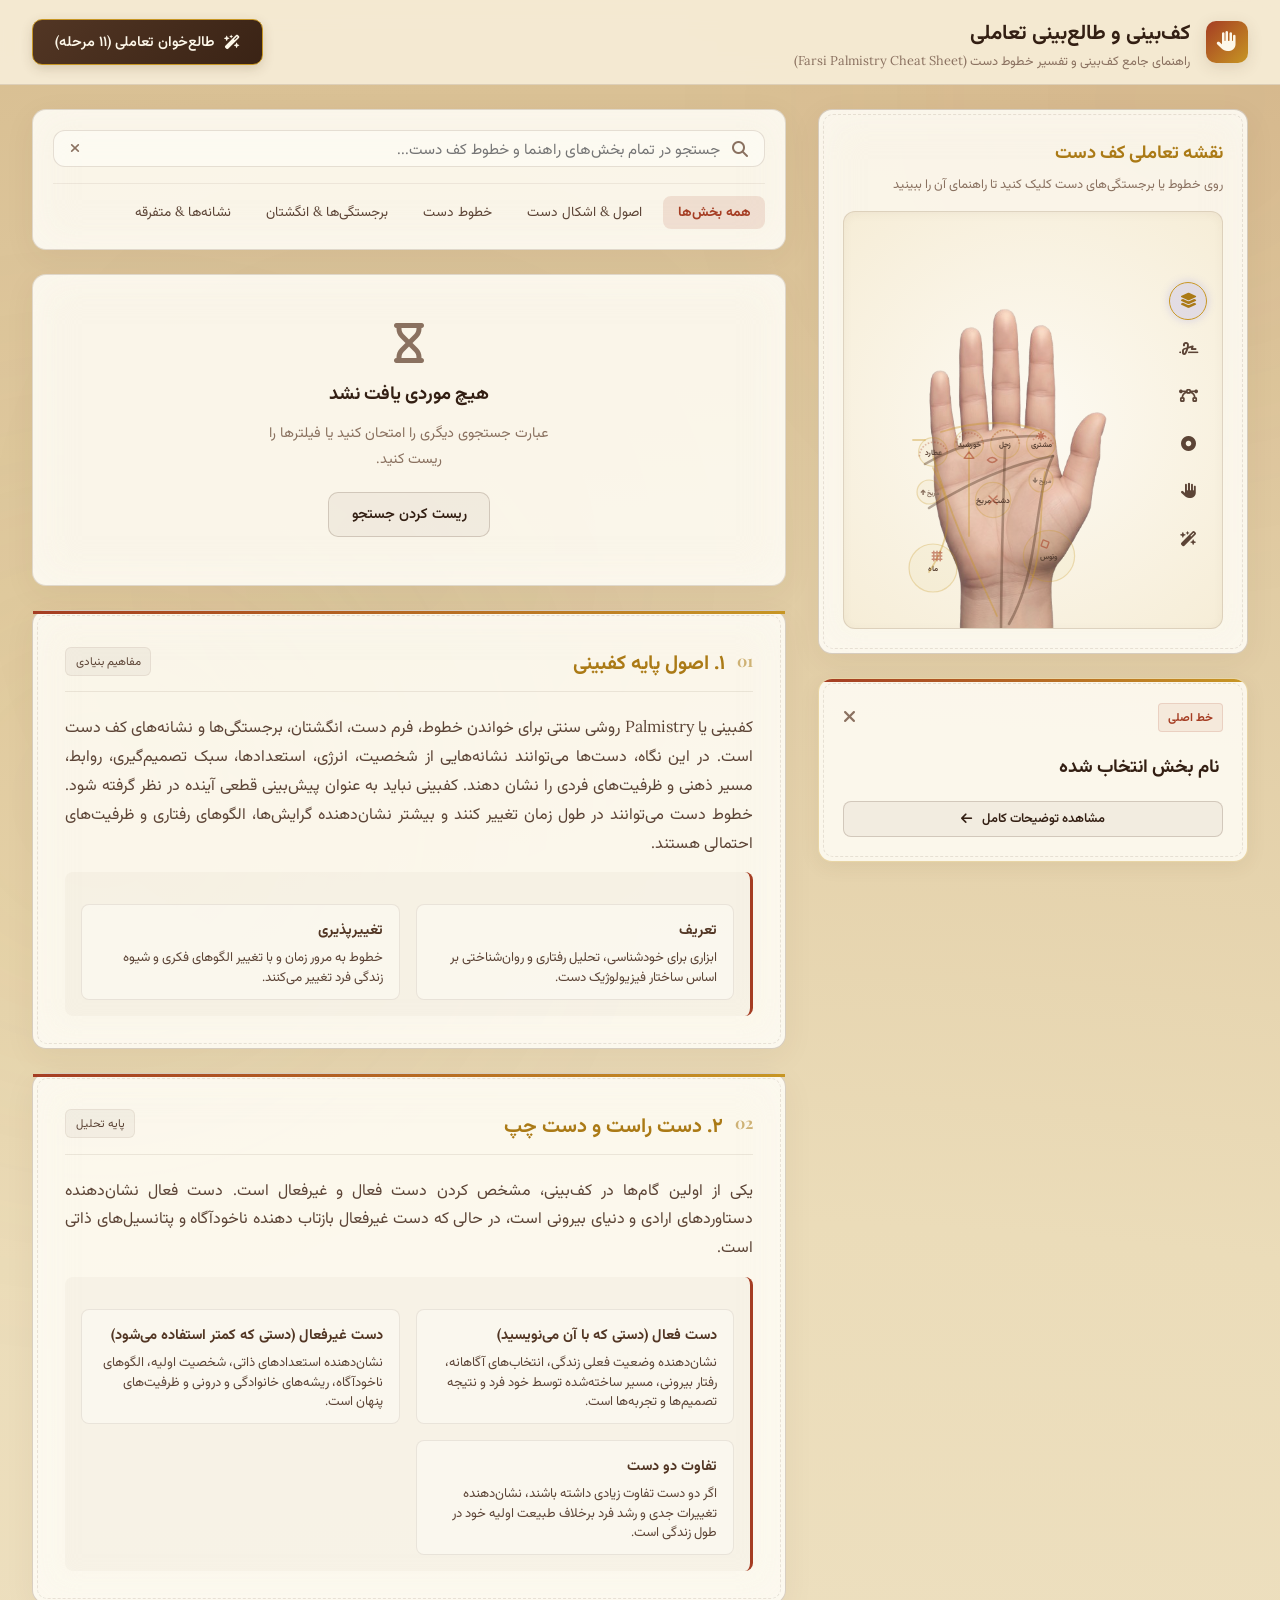
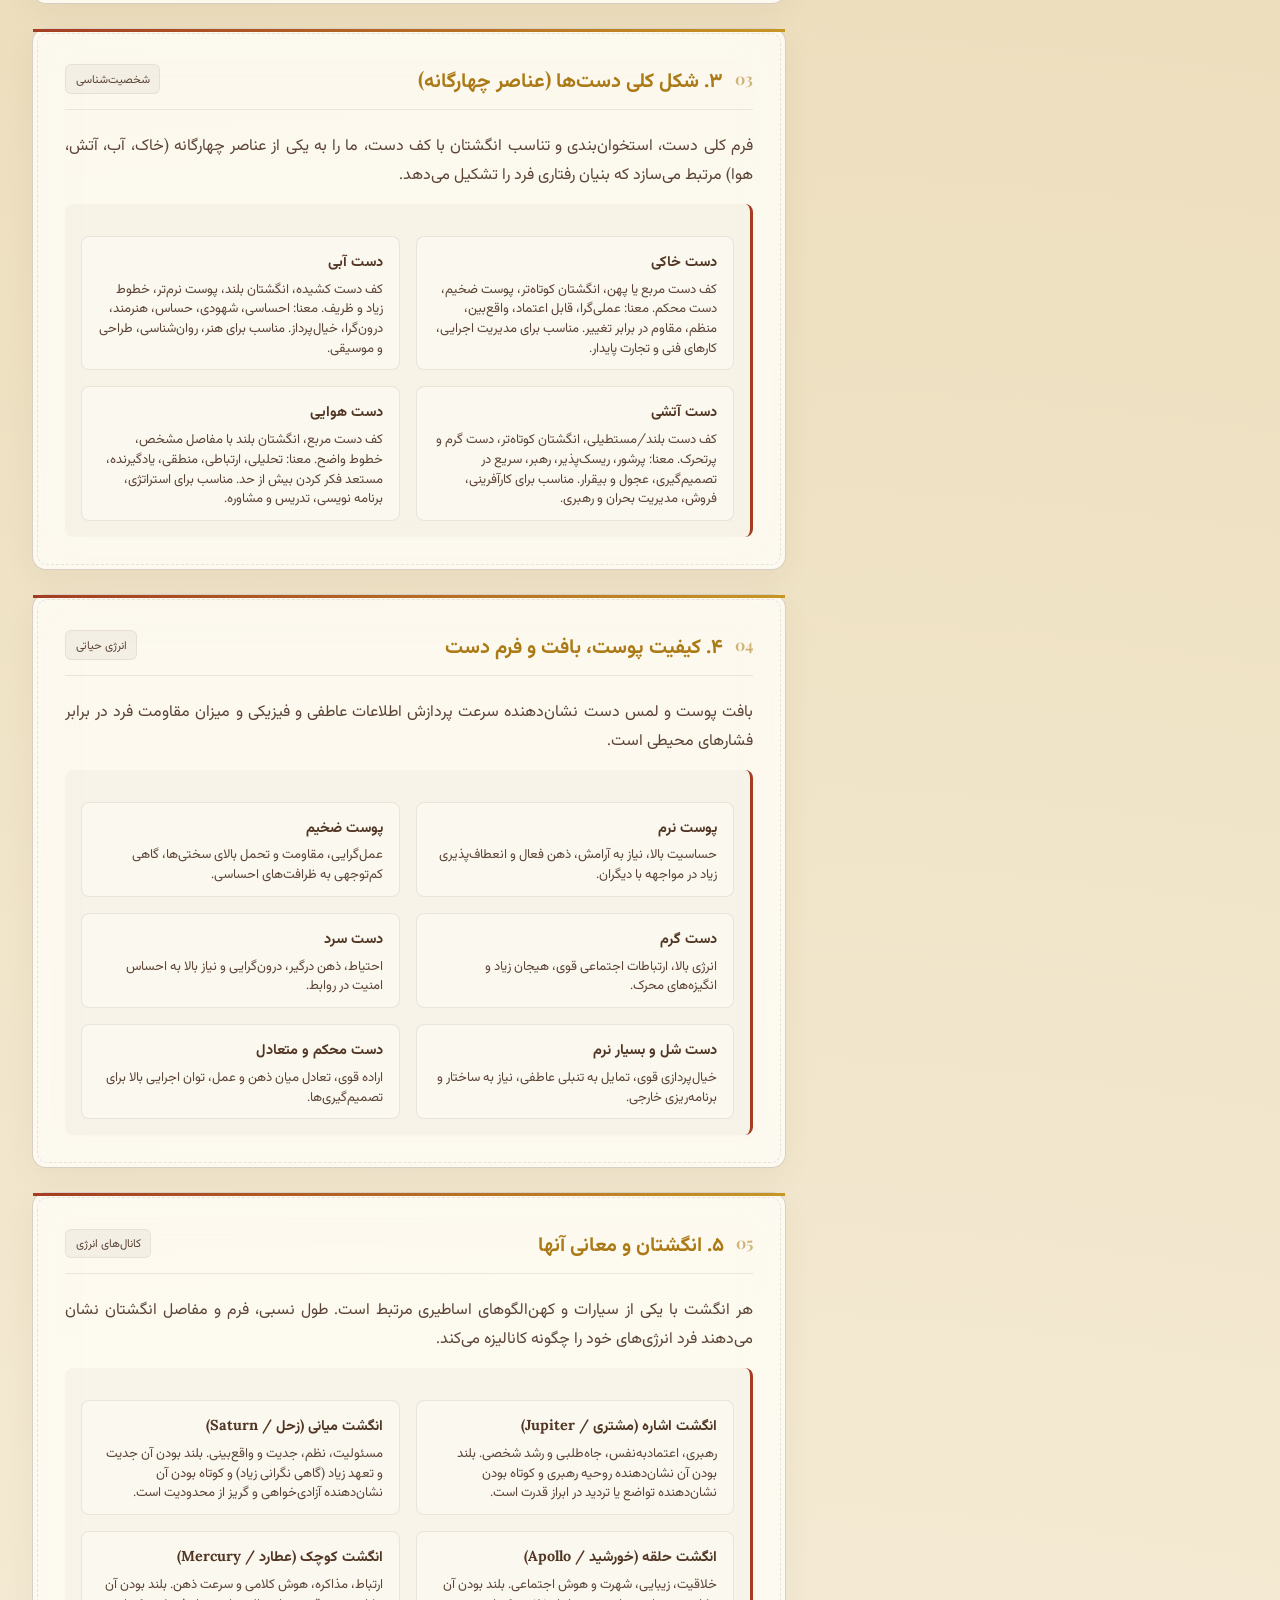
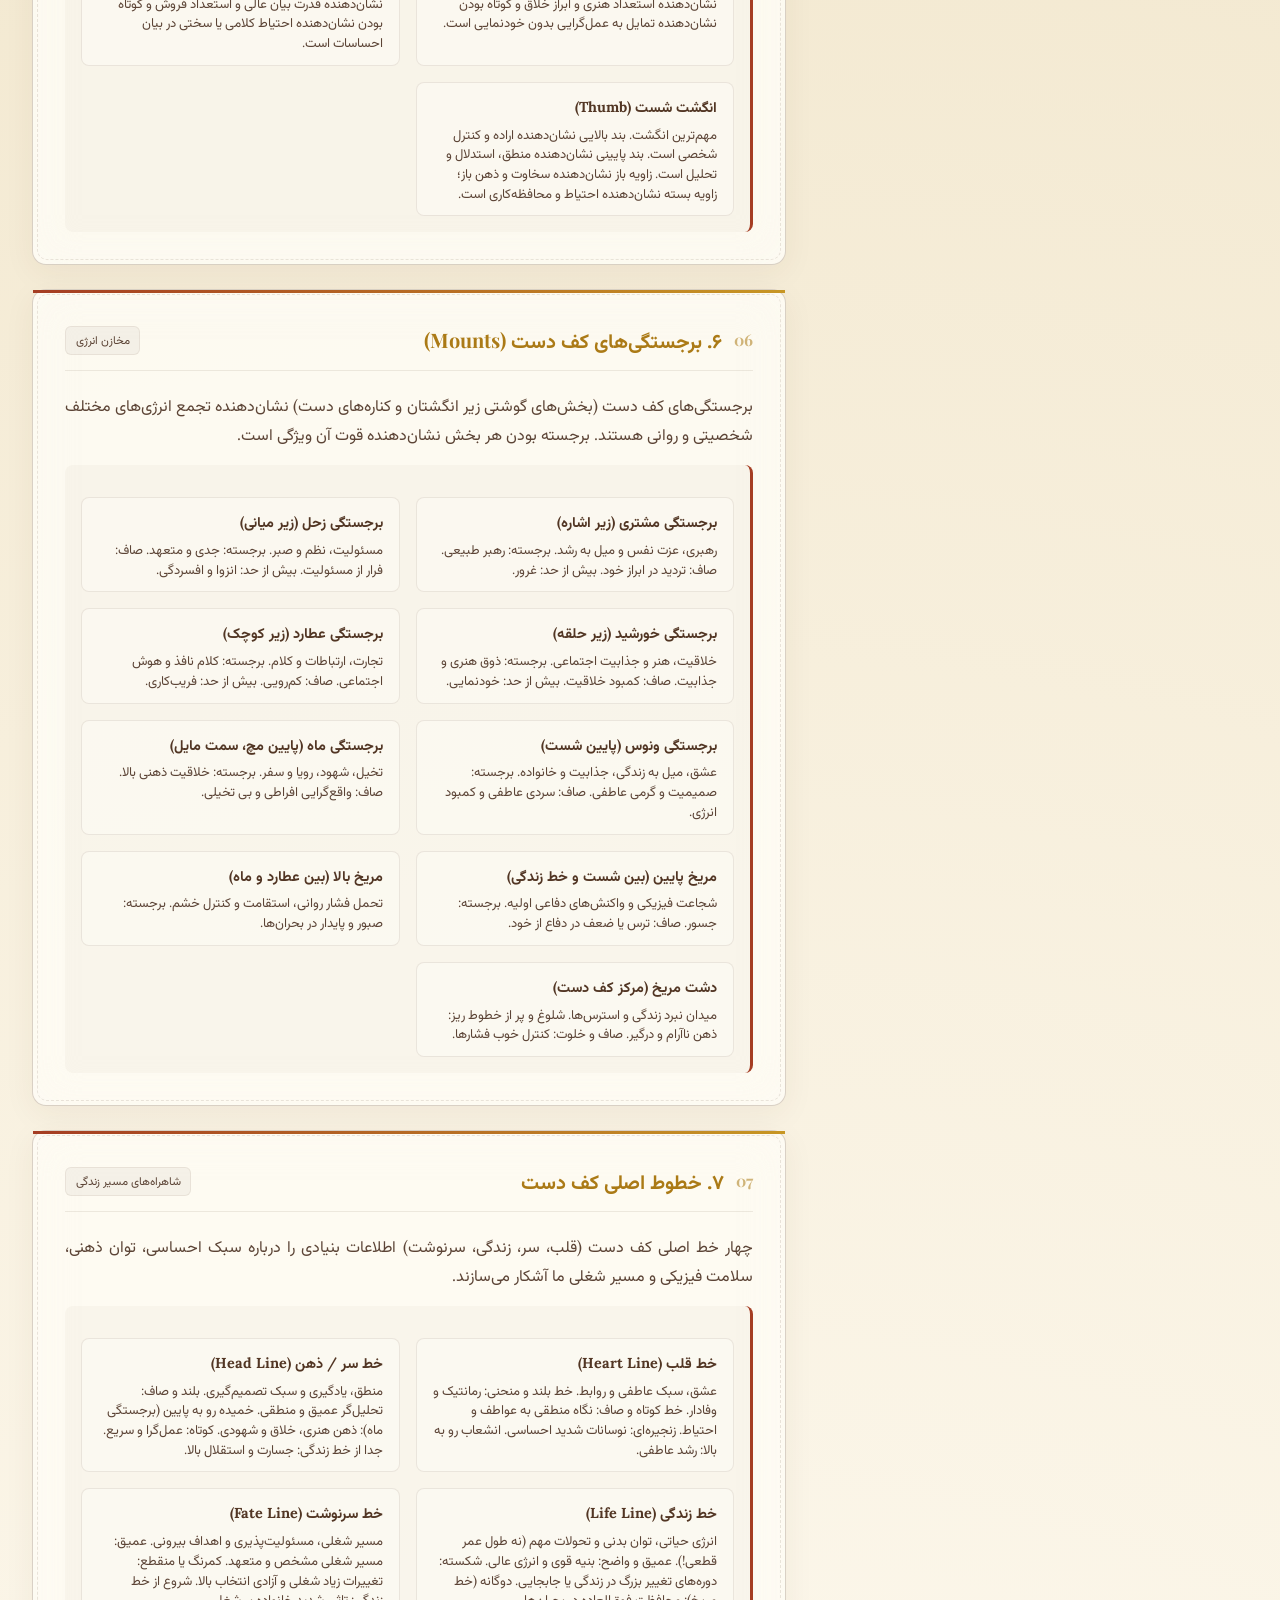
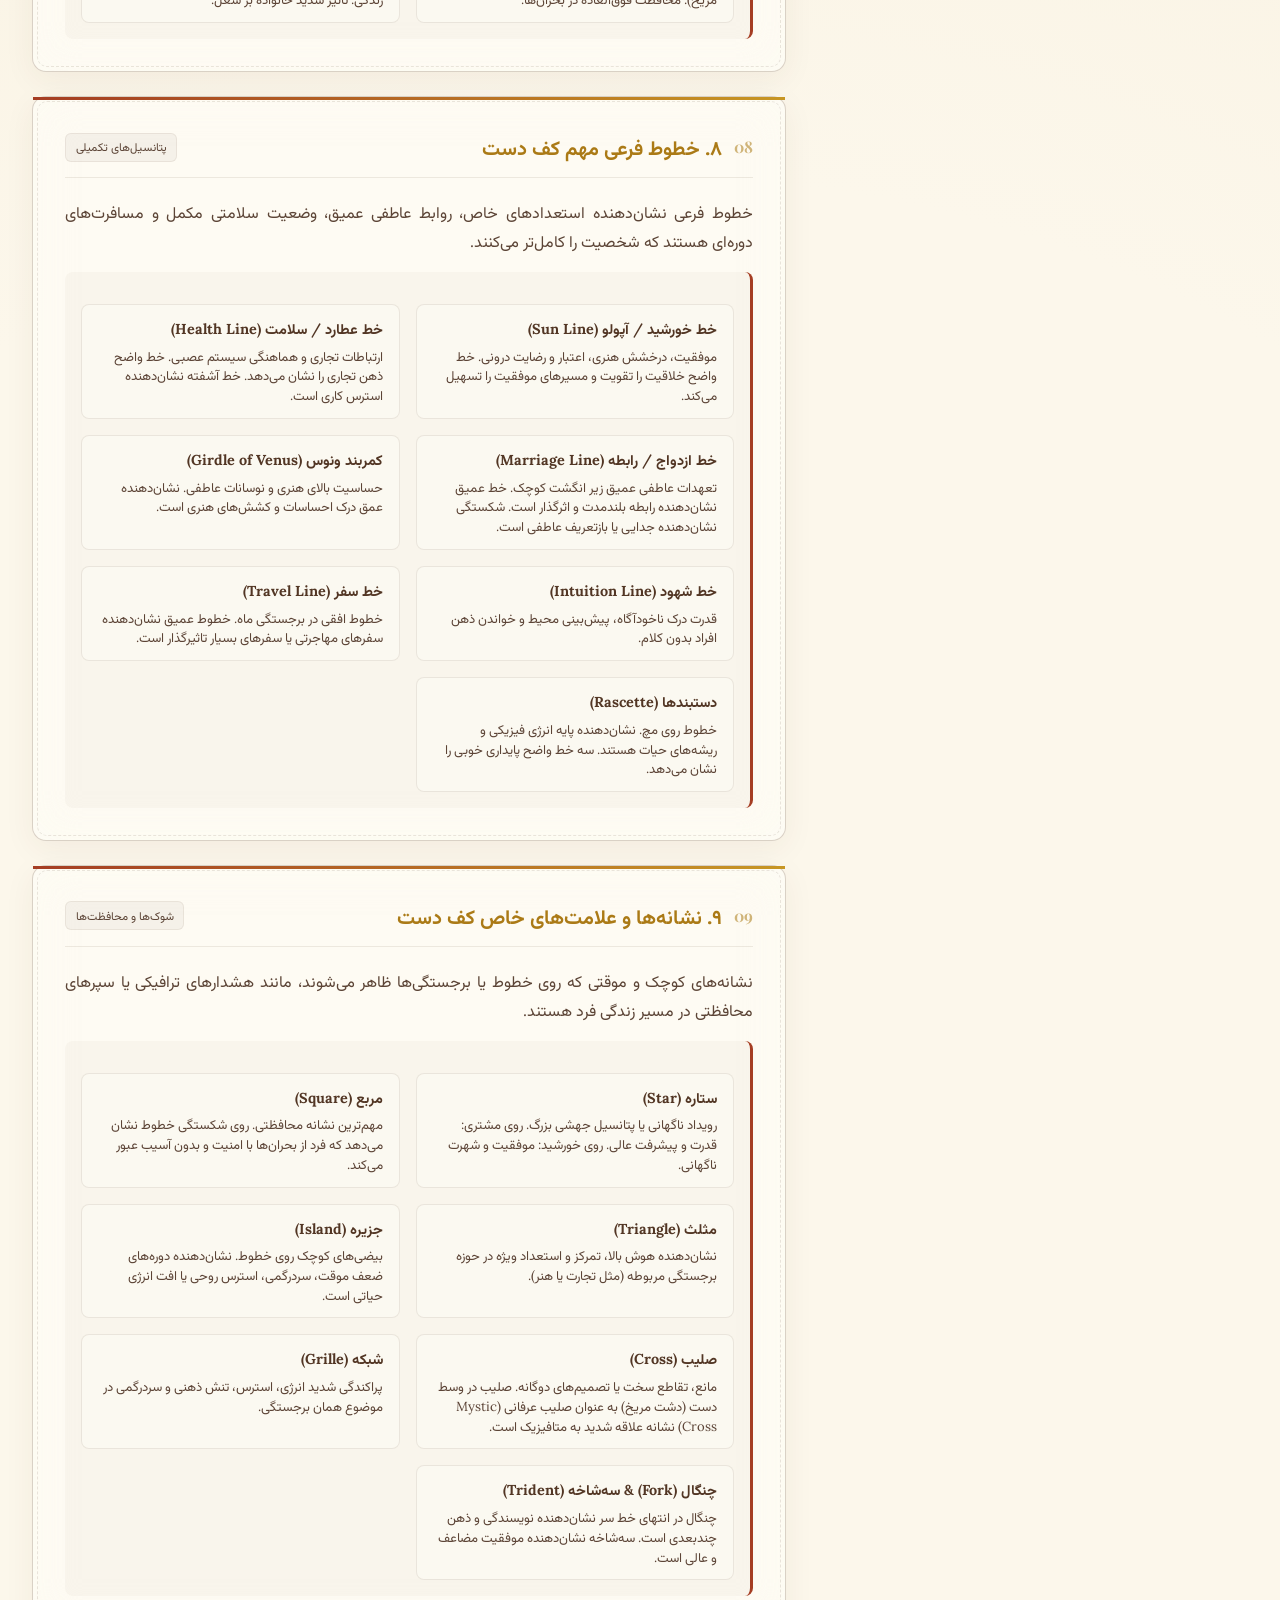
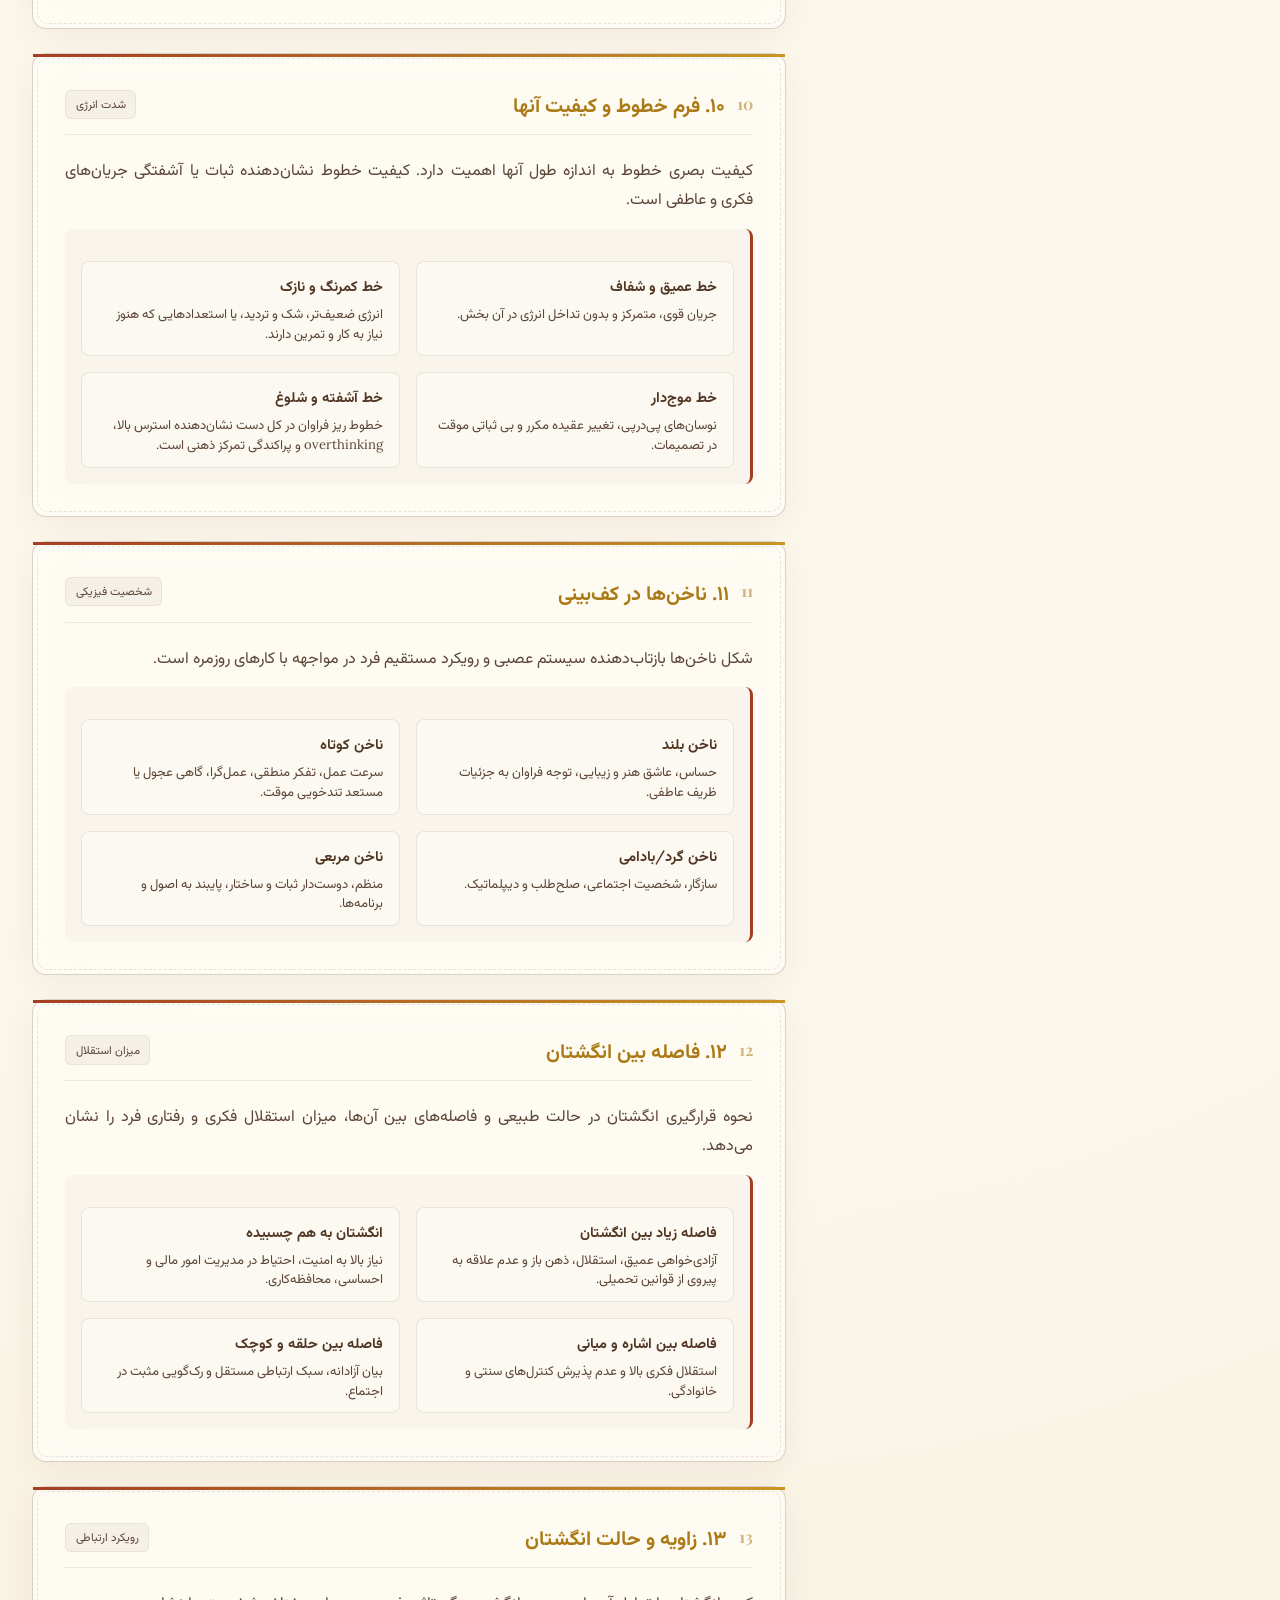
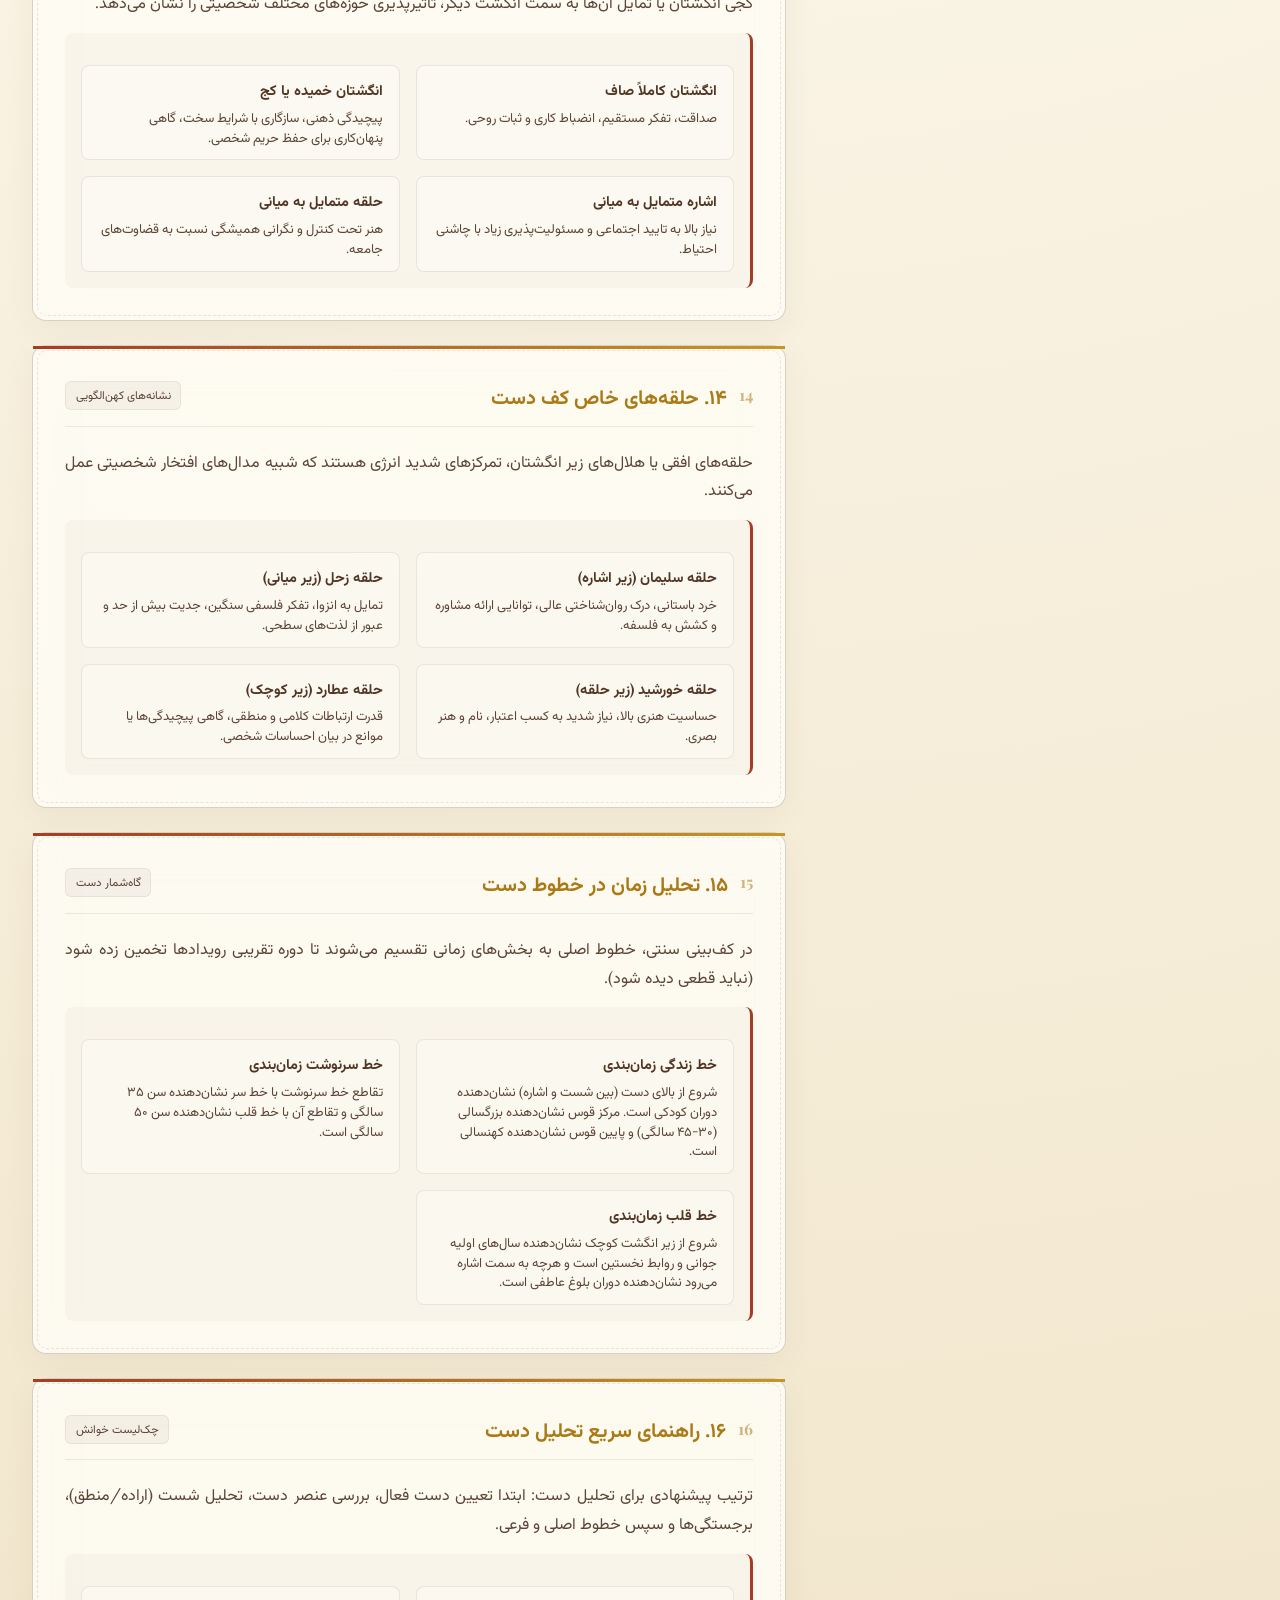
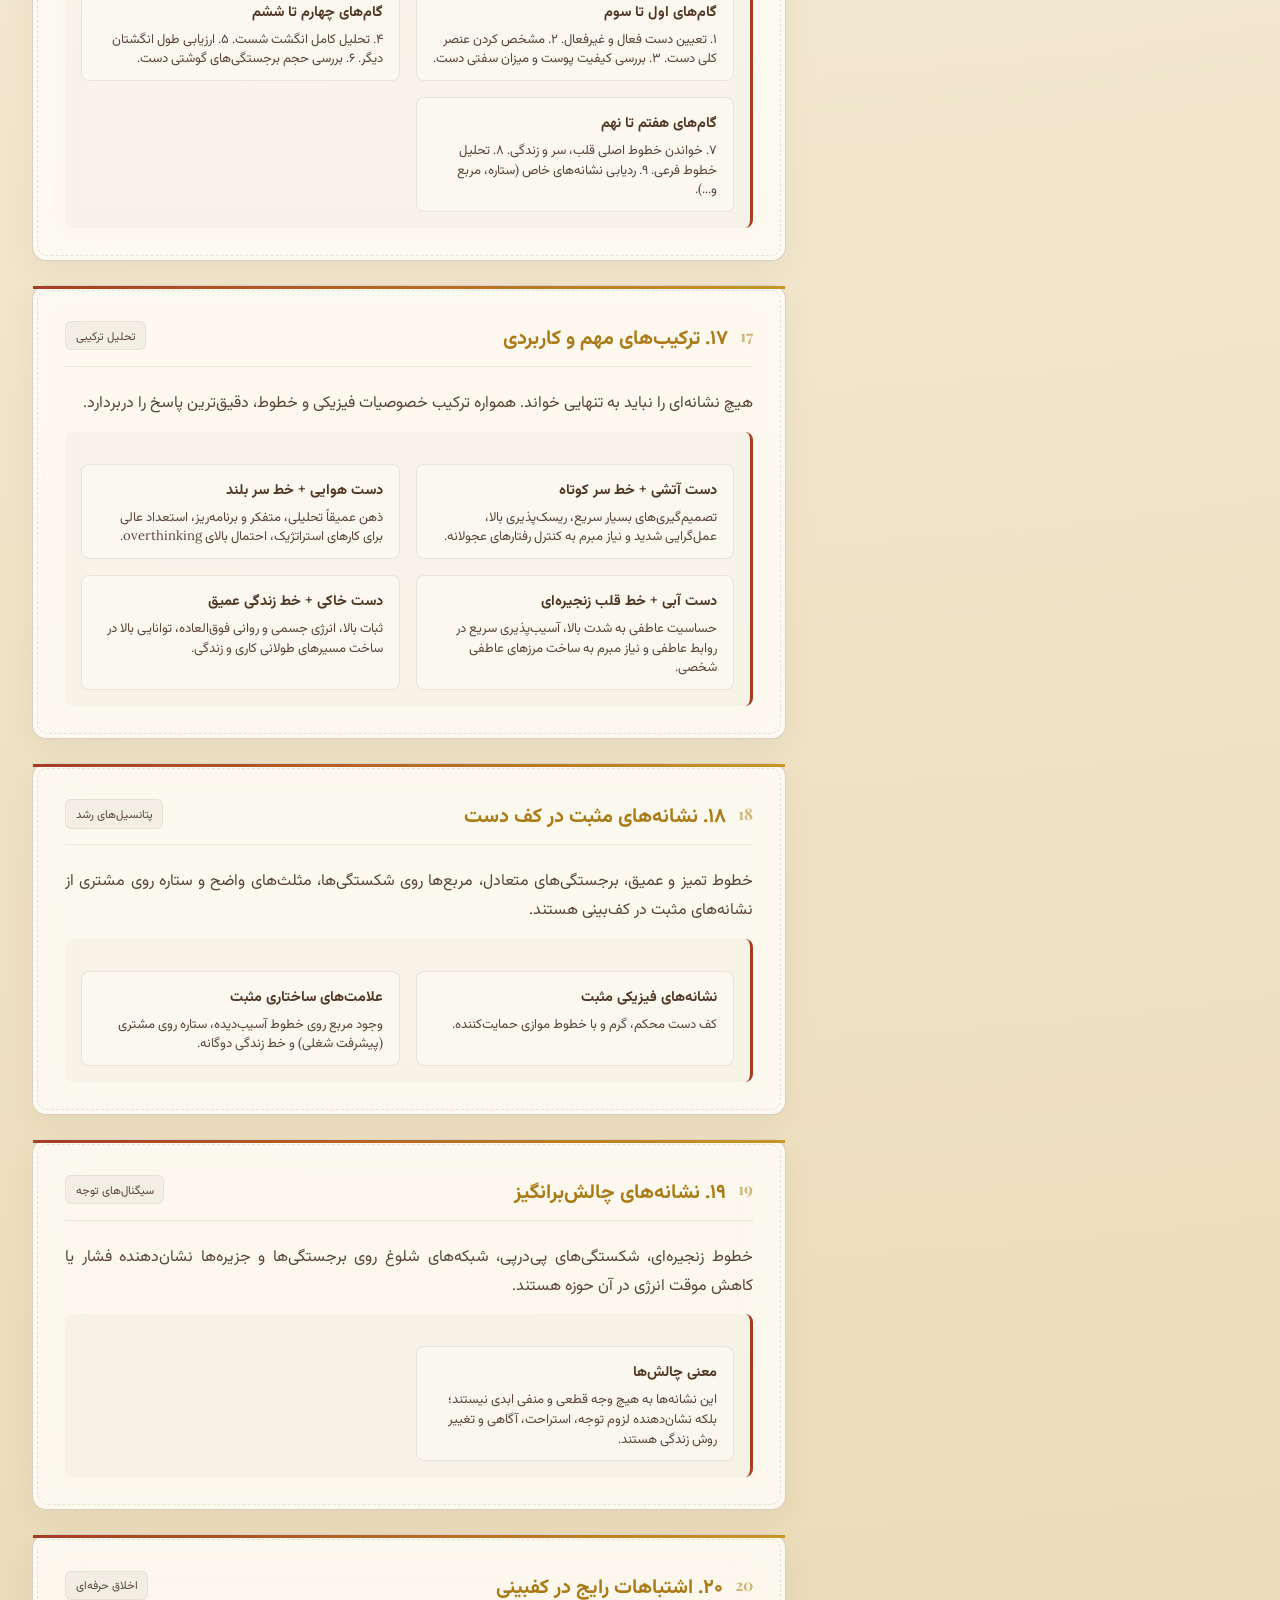
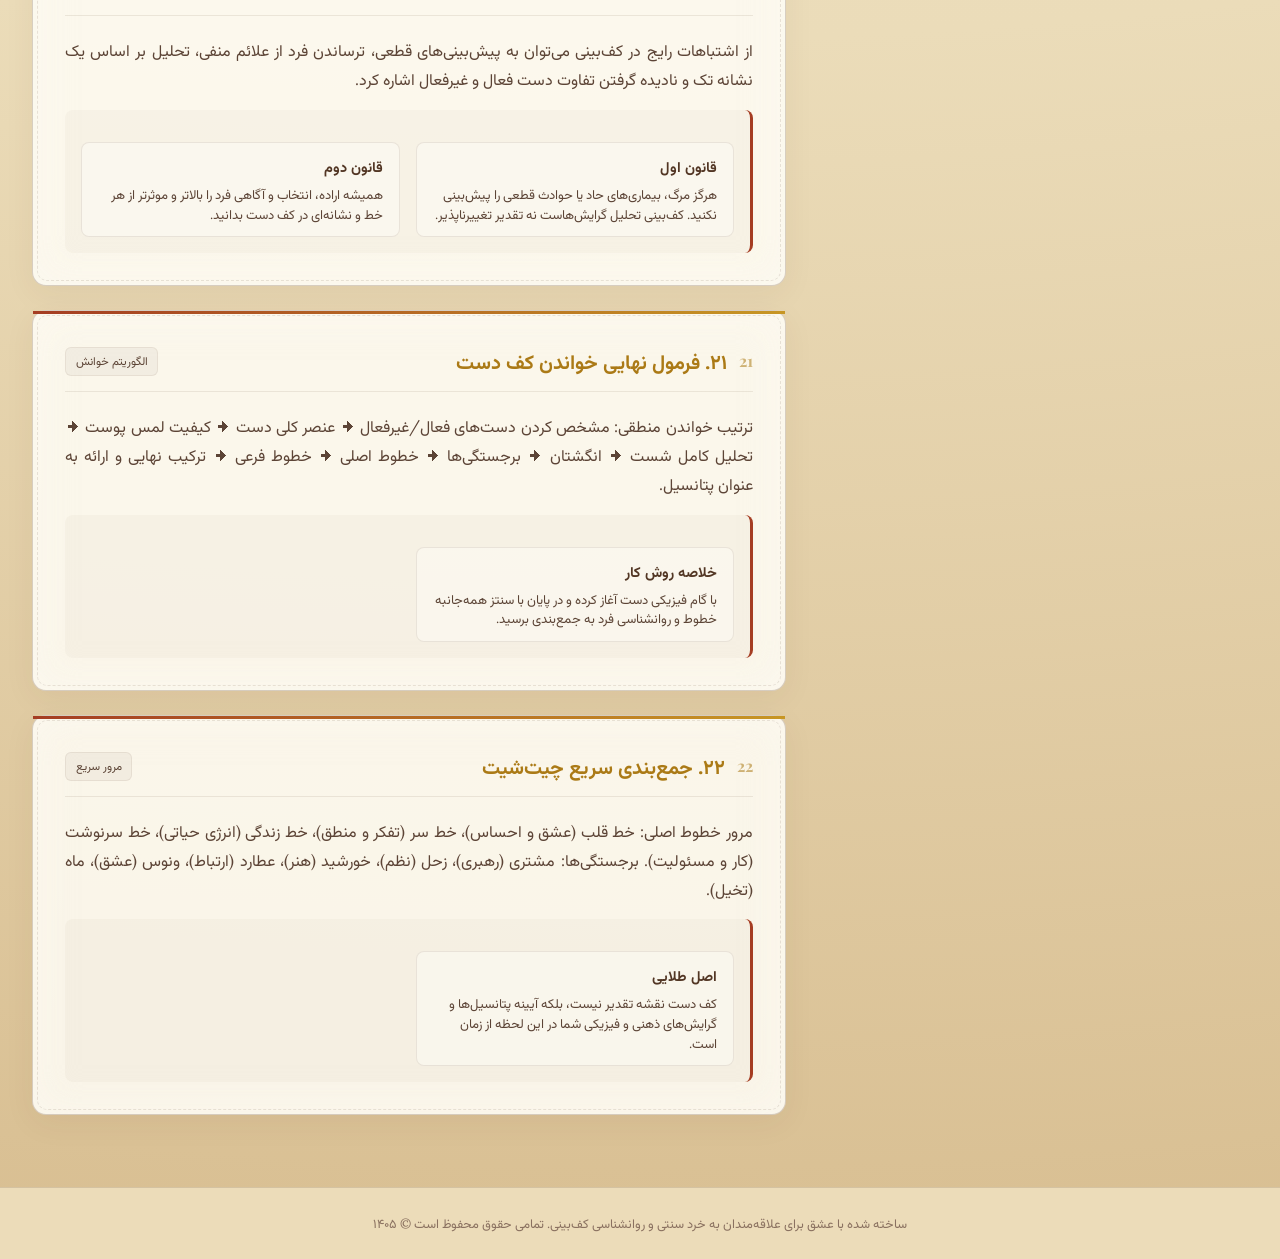
==== commit 9d12308b: "home_screen starts" ====
--- a/index.html
+++ b/index.html
@@ -79,138 +79,135 @@
                                 <image href="hand.png" x="0" y="0" width="360" height="500" class="hand-base" />
                                 
                                 <!-- Finger zones for click/hover -->
-                                <path class="interactive-area finger-zone" data-target="finger-thumb" d="M 80 370 C 80 330, 50 300, 35 260 C 20 220, 50 200, 75 225 C 95 245, 110 255, 120 220 C 110 255, 95 290, 95 330 Z" />
-                                <path class="interactive-area finger-zone" data-target="finger-jupiter" d="M 120 220 C 120 180, 105 120, 110 85 C 112 65, 138 65, 140 85 C 145 120, 145 180, 148 205 Z" />
-                                <path class="interactive-area finger-zone" data-target="finger-saturn" d="M 148 205 C 148 180, 152 90, 156 55 C 158 35, 182 35, 184 55 C 188 90, 188 180, 192 205 Z" />
-                                <path class="interactive-area finger-zone" data-target="finger-apollo" d="M 192 205 C 192 180, 196 100, 200 75 C 202 55, 226 55, 228 75 C 232 100, 232 185, 236 210 Z" />
-                                <path class="interactive-area finger-zone" data-target="finger-mercury" d="M 236 210 C 236 185, 240 135, 245 110 C 247 90, 268 90, 270 110 C 273 135, 273 200, 278 230 Z" />
+                                <path class="interactive-area finger-zone" data-target="finger-thumb" d="M 250 260 C 265 210, 290 170, 300 170 C 310 170, 305 220, 280 270 C 270 290, 260 310, 250 330 Z" />
+                                <path class="interactive-area finger-zone" data-target="finger-jupiter" d="M 242 180 C 242 140, 238 75, 225 55 C 212 75, 210 140, 210 180 Z" />
+                                <path class="interactive-area finger-zone" data-target="finger-saturn" d="M 208 180 C 208 130, 195 50, 180 35 C 165 50, 152 130, 152 180 Z" />
+                                <path class="interactive-area finger-zone" data-target="finger-apollo" d="M 150 180 C 150 140, 145 75, 135 55 C 125 75, 117 140, 117 190 Z" />
+                                <path class="interactive-area finger-zone" data-target="finger-mercury" d="M 115 190 C 115 160, 100 125, 90 115 C 80 125, 72 160, 72 210 Z" />
                             </g>
 
                             <!-- Mounts (Interactive transparent circles) -->
                             <g class="hand-mounts">
                                 <!-- Jupiter Mount -->
-                                <circle class="interactive-area mount-zone" data-target="mount-jupiter" cx="132" cy="220" r="18" />
-                                <text x="132" y="224" class="svg-label">مشتری</text>
+                                <circle class="interactive-area mount-zone" data-target="mount-jupiter" cx="225" cy="205" r="18" />
+                                <text x="225" y="209" class="svg-label">مشتری</text>
                                 
                                 <!-- Saturn Mount -->
-                                <circle class="interactive-area mount-zone" data-target="mount-saturn" cx="168" cy="220" r="18" />
-                                <text x="168" y="224" class="svg-label">زحل</text>
+                                <circle class="interactive-area mount-zone" data-target="mount-saturn" cx="180" cy="205" r="18" />
+                                <text x="180" y="209" class="svg-label">زحل</text>
                                 
                                 <!-- Apollo Mount -->
-                                <circle class="interactive-area mount-zone" data-target="mount-apollo" cx="205" cy="220" r="18" />
-                                <text x="205" y="224" class="svg-label">خورشید</text>
+                                <circle class="interactive-area mount-zone" data-target="mount-apollo" cx="135" cy="205" r="18" />
+                                <text x="135" y="209" class="svg-label">خورشید</text>
                                 
                                 <!-- Mercury Mount -->
-                                <circle class="interactive-area mount-zone" data-target="mount-mercury" cx="250" cy="235" r="18" />
-                                <text x="250" y="239" class="svg-label">عطارد</text>
+                                <circle class="interactive-area mount-zone" data-target="mount-mercury" cx="90" cy="215" r="18" />
+                                <text x="90" y="219" class="svg-label">عطارد</text>
 
                                 <!-- Lower Mars Mount -->
-                                <circle class="interactive-area mount-zone" data-target="mount-mars-lower" cx="135" cy="280" r="15" />
-                                <text x="135" y="284" class="svg-label-sm">مریخ 🡫</text>
+                                <circle class="interactive-area mount-zone" data-target="mount-mars-lower" cx="225" cy="250" r="15" />
+                                <text x="225" y="254" class="svg-label-sm">مریخ 🡫</text>
 
                                 <!-- Upper Mars Mount -->
-                                <circle class="interactive-area mount-zone" data-target="mount-mars-upper" cx="270" cy="290" r="15" />
-                                <text x="270" y="294" class="svg-label-sm">مریخ 🡩</text>
+                                <circle class="interactive-area mount-zone" data-target="mount-mars-upper" cx="85" cy="265" r="15" />
+                                <text x="85" y="269" class="svg-label-sm">مریخ 🡩</text>
 
                                 <!-- Plain of Mars -->
-                                <circle class="interactive-area mount-zone" data-target="mount-mars-plain" cx="195" cy="305" r="22" />
-                                <text x="195" y="309" class="svg-label">دشت مریخ</text>
+                                <circle class="interactive-area mount-zone" data-target="mount-mars-plain" cx="165" cy="275" r="22" />
+                                <text x="165" y="279" class="svg-label">دشت مریخ</text>
                                 
                                 <!-- Venus Mount -->
-                                <circle class="interactive-area mount-zone" data-target="mount-venus" cx="125" cy="365" r="32" />
-                                <text x="125" y="369" class="svg-label">ونوس</text>
+                                <circle class="interactive-area mount-zone" data-target="mount-venus" cx="235" cy="345" r="32" />
+                                <text x="235" y="349" class="svg-label">ونوس</text>
                                 
                                 <!-- Moon Mount -->
-                                <circle class="interactive-area mount-zone" data-target="mount-moon" cx="260" cy="380" r="30" />
-                                <text x="260" y="384" class="svg-label">ماه</text>
+                                <circle class="interactive-area mount-zone" data-target="mount-moon" cx="90" cy="360" r="30" />
+                                <text x="90" y="364" class="svg-label">ماه</text>
                             </g>
 
                             <!-- Lines (Interactive glowing paths) -->
                             <g class="hand-lines">
                                 <!-- Girdle of Venus -->
-                                <path class="interactive-area line-path minor-line-path" data-target="line-girdle-venus" d="M 135 190 C 160 150, 210 150, 245 190" />
-                                <text x="190" y="165" class="svg-line-label">کمربند ونوس</text>
+                                <path class="interactive-area line-path minor-line-path" data-target="line-girdle-venus" d="M 225 190 C 195 175, 145 175, 100 190" />
+                                <text x="165" y="180" class="svg-line-label">کمربند ونوس</text>
 
                                 <!-- Heart Line -->
-                                <path class="interactive-area line-path major-line-path" data-target="line-heart" d="M 280 230 C 240 190, 190 180, 140 180" />
-                                <text x="210" y="175" class="svg-line-label">خط قلب</text>
+                                <path class="interactive-area line-path major-line-path" data-target="line-heart" d="M 80 230 C 130 200, 180 195, 220 195" />
+                                <text x="150" y="190" class="svg-line-label">خط قلب</text>
                                 
                                 <!-- Head Line -->
-                                <path class="interactive-area line-path major-line-path" data-target="line-head" d="M 120 230 C 160 225, 220 240, 275 285" />
-                                <text x="195" y="240" class="svg-line-label">خط سر / ذهن</text>
+                                <path class="interactive-area line-path major-line-path" data-target="line-head" d="M 240 220 C 190 230, 140 250, 85 285" />
+                                <text x="165" y="240" class="svg-line-label">خط سر / ذهن</text>
                                 
                                 <!-- Life Line -->
-                                <path class="interactive-area line-path major-line-path" data-target="line-life" d="M 120 230 C 145 280, 130 385, 175 450" />
-                                <text x="105" y="320" class="svg-line-label">خط زندگی</text>
+                                <path class="interactive-area line-path major-line-path" data-target="line-life" d="M 240 220 C 215 270, 225 360, 185 430" />
+                                <text x="255" y="320" class="svg-line-label">خط زندگی</text>
                                 
                                 <!-- Fate Line -->
-                                <path class="interactive-area line-path major-line-path" data-target="line-fate" d="M 200 455 C 195 380, 185 295, 178 215" />
+                                <path class="interactive-area line-path major-line-path" data-target="line-fate" d="M 175 450 C 175 350, 178 280, 180 210" />
                                 <text x="180" y="350" class="svg-line-label">خط سرنوشت</text>
 
                                 <!-- Sun/Apollo Line -->
-                                <path class="interactive-area line-path minor-line-path" data-target="line-sun" d="M 208 225 L 208 320" />
-                                <text x="218" y="295" class="svg-line-label">خط خورشید</text>
+                                <path class="interactive-area line-path minor-line-path" data-target="line-sun" d="M 135 210 L 135 320" />
+                                <text x="125" y="295" class="svg-line-label">خط خورشید</text>
 
                                 <!-- Mercury/Health Line -->
-                                <path class="interactive-area line-path minor-line-path" data-target="line-mercury" d="M 205 420 C 225 365, 245 305, 255 240" />
-                                <text x="240" y="335" class="svg-line-label">خط سلامت</text>
+                                <path class="interactive-area line-path minor-line-path" data-target="line-mercury" d="M 170 420 C 145 365, 115 305, 90 220" />
+                                <text x="120" y="335" class="svg-line-label">خط سلامت</text>
 
                                 <!-- Marriage Line -->
-                                <path class="interactive-area line-path minor-line-path" data-target="line-marriage" d="M 270 205 L 285 205" />
-                                <text x="295" y="200" class="svg-line-label-sm">ازدواج</text>
+                                <path class="interactive-area line-path minor-line-path" data-target="line-marriage" d="M 80 200 L 65 200" />
+                                <text x="73" y="195" class="svg-line-label-sm">ازدواج</text>
 
                                 <!-- Intuition Line -->
-                                <path class="interactive-area line-path minor-line-path" data-target="line-intuition" d="M 270 365 C 230 330, 235 285, 255 250" />
-                                <text x="235" y="275" class="svg-line-label-sm">شهود</text>
+                                <path class="interactive-area line-path minor-line-path" data-target="line-intuition" d="M 85 365 C 115 320, 115 280, 90 235" />
+                                <text x="110" y="275" class="svg-line-label-sm">شهود</text>
 
                                 <!-- Mars Line -->
-                                <path class="interactive-area line-path minor-line-path" data-target="line-mars" d="M 128 250 C 135 285, 132 345, 148 395" />
-                                <text x="148" y="325" class="svg-line-label-sm">خط مریخ</text>
+                                <path class="interactive-area line-path minor-line-path" data-target="line-mars" d="M 230 240 C 222 280, 230 335, 210 385" />
+                                <text x="212" y="325" class="svg-line-label-sm">خط مریخ</text>
 
                                 <!-- Bracelets (Rascette) -->
-                                <path class="interactive-area line-path minor-line-path" data-target="line-bracelets" d="M 158 458 C 190 463, 220 463, 238 458" />
-                                <path class="interactive-area line-path minor-line-path" data-target="line-bracelets" d="M 156 464 C 190 469, 220 469, 240 464" />
-                                <path class="interactive-area line-path minor-line-path" data-target="line-bracelets" d="M 154 470 C 190 475, 220 475, 242 470" />
-                                <text x="200" y="485" class="svg-line-label-sm">دستبندها (مچ)</text>
+                                <path class="interactive-area line-path minor-line-path" data-target="line-bracelets" d="M 205 450 C 175 455, 145 455, 125 450" />
+                                <path class="interactive-area line-path minor-line-path" data-target="line-bracelets" d="M 207 456 C 175 461, 145 461, 123 456" />
+                                <path class="interactive-area line-path minor-line-path" data-target="line-bracelets" d="M 209 462 C 175 467, 145 467, 121 462" />
+                                <text x="165" y="475" class="svg-line-label-sm">دستبندها (مچ)</text>
 
                                 <!-- Special Rings -->
                                 <!-- Ring of Solomon -->
-                                <path class="interactive-area special-ring-path" data-target="ring-solomon" d="M 120 210 A 15 15 0 0 0 145 205" />
+                                <path class="interactive-area special-ring-path" data-target="ring-solomon" d="M 240 205 A 15 15 0 0 0 215 200" />
                                 <!-- Ring of Saturn -->
-                                <path class="interactive-area special-ring-path" data-target="ring-saturn" d="M 150 210 A 18 18 0 0 0 185 205" />
+                                <path class="interactive-area special-ring-path" data-target="ring-saturn" d="M 198 205 A 18 18 0 0 0 163 200" />
                                 <!-- Ring of Apollo -->
-                                <path class="interactive-area special-ring-path" data-target="ring-apollo" d="M 188 210 A 18 18 0 0 0 222 210" />
+                                <path class="interactive-area special-ring-path" data-target="ring-apollo" d="M 153 205 A 18 18 0 0 0 118 205" />
                                 <!-- Ring of Mercury -->
-                                <path class="interactive-area special-ring-path" data-target="ring-mercury" d="M 233 222 A 18 18 0 0 0 268 230" />
+                                <path class="interactive-area special-ring-path" data-target="ring-mercury" d="M 108 215 A 18 18 0 0 0 73 222" />
                             </g>
 
                             <!-- Symbols and Marks (Interactive groups) -->
                             <g class="hand-symbols">
                                 <!-- Star on Jupiter -->
-                                <path class="interactive-area symbol-path" data-target="symbol-star" d="M 129 202 L 135 208 M 135 202 L 129 208 M 132 200 L 132 210 M 127 205 L 137 205" />
+                                <path class="interactive-area symbol-path" data-target="symbol-star" d="M 228 192 L 222 198 M 222 192 L 228 198 M 225 190 L 225 200 M 230 195 L 220 195" />
                                 <!-- Square on Life Line -->
-                                <rect class="interactive-area symbol-path" data-target="symbol-square" x="126" y="341" width="8" height="8" rx="1" transform="rotate(20, 130, 345)" />
+                                <rect class="interactive-area symbol-path" data-target="symbol-square" x="226" y="326" width="8" height="8" rx="1" transform="rotate(20, 230, 330)" />
                                 <!-- Triangle on Apollo -->
-                                <polygon class="interactive-area symbol-path" data-target="symbol-triangle" points="205,230 211,238 199,238" />
+                                <polygon class="interactive-area symbol-path" data-target="symbol-triangle" points="135,215 129,223 141,223" />
                                 <!-- Island on Head Line -->
-                                <path class="interactive-area symbol-path" data-target="symbol-island" d="M 190 240 C 194 236, 198 236, 202 240 C 198 244, 194 244, 190 240" />
+                                <path class="interactive-area symbol-path" data-target="symbol-island" d="M 170 225 C 166 221, 162 221, 158 225 C 162 229, 166 229, 170 225" />
                                 <!-- Cross on Plain of Mars -->
-                                <path class="interactive-area symbol-path" data-target="symbol-cross" d="M 190 300 L 200 310 M 200 300 L 190 310" />
+                                <path class="interactive-area symbol-path" data-target="symbol-cross" d="M 170 270 L 160 280 M 160 270 L 170 280" />
                                 <!-- Grille on Moon Mount -->
-                                <path class="interactive-area symbol-path" data-target="symbol-grille" d="M 244 346 L 256 346 M 244 350 L 256 350 M 244 354 L 256 354 M 246 344 L 246 356 M 250 344 L 250 356 M 254 344 L 254 356" />
+                                <path class="interactive-area symbol-path" data-target="symbol-grille" d="M 101 341 L 89 341 M 101 345 L 89 345 M 101 349 L 89 349 M 99 339 L 99 351 M 95 339 L 95 351 M 91 339 L 91 351" />
                             </g>
                         </svg>
-                    </div>
-
-                    <div class="quick-filters">
-                        <span class="filter-title">فیلتر سریع:</span>
-                        <div class="filter-chips">
-                            <button class="chip active" data-filter="all">همه</button>
-                            <button class="chip" data-filter="major-line">خطوط اصلی</button>
-                            <button class="chip" data-filter="minor-line">خطوط فرعی</button>
-                            <button class="chip" data-filter="mount">برجستگی‌ها</button>
-                            <button class="chip" data-filter="finger">انگشتان</button>
-                            <button class="chip" data-filter="symbol">نشانه‌ها</button>
+
+                        <div class="quick-filters-island">
+                            <button class="chip island-btn active" data-filter="all" title="همه بخش‌ها"><i class="fa-solid fa-layer-group"></i></button>
+                            <button class="chip island-btn" data-filter="major-line" title="خطوط اصلی"><i class="fa-solid fa-signature"></i></button>
+                            <button class="chip island-btn" data-filter="minor-line" title="خطوط فرعی"><i class="fa-solid fa-bezier-curve"></i></button>
+                            <button class="chip island-btn" data-filter="mount" title="برجستگی‌ها"><i class="fa-solid fa-circle-dot"></i></button>
+                            <button class="chip island-btn" data-filter="finger" title="انگشتان"><i class="fa-solid fa-hand"></i></button>
+                            <button class="chip island-btn" data-filter="symbol" title="نشانه‌ها"><i class="fa-solid fa-wand-magic-sparkles"></i></button>
                         </div>
                     </div>
                 </div>
--- a/styles.css
+++ b/styles.css
@@ -6,23 +6,32 @@
     --bg-glass-active: rgba(245, 238, 215, 0.95);
     --border-glass: rgba(87, 58, 38, 0.16);
     --border-glass-glow: rgba(199, 150, 36, 0.35);
-    
+
     /* Vintage Sepia & Earthy Accents */
-    --accent-cyan: #523624; /* Deep Brown ink */
+    --accent-cyan: #523624;
+    /* Deep Brown ink */
     --accent-cyan-rgb: 82, 54, 36;
-    --accent-purple: #a53d23; /* Muted Terracotta Red */
+    --accent-purple: #a53d23;
+    /* Muted Terracotta Red */
     --accent-purple-rgb: 165, 61, 35;
-    --accent-gold: #c79624; /* Antique Gold */
+    --accent-gold: #c79624;
+    /* Antique Gold */
     --accent-gold-rgb: 199, 150, 36;
-    --accent-emerald: #4f6a3d; /* Sage Green */
-    --accent-pink: #bc2d44; /* Crimson Red */
-    
+    --accent-emerald: #4f6a3d;
+    /* Sage Green */
+    --accent-pink: #bc2d44;
+    /* Crimson Red */
+
     /* Text Colors */
-    --text-primary: #331f13; /* Charcoal-Sepia */
-    --text-secondary: #5c4436; /* Dark Sepia */
-    --text-muted: #8a7160; /* Soft brown */
-    --text-gold: #ab7a16; /* Aged Gold */
-    
+    --text-primary: #331f13;
+    /* Charcoal-Sepia */
+    --text-secondary: #5c4436;
+    /* Dark Sepia */
+    --text-muted: #8a7160;
+    /* Soft brown */
+    --text-gold: #ab7a16;
+    /* Aged Gold */
+
     /* Animations & Transitions */
     --transition-fast: 0.25s ease;
     --transition-normal: 0.35s ease;
@@ -50,7 +59,12 @@
     flex-direction: column;
 }
 
-h1, h2, h3, h4, h5, h6 {
+h1,
+h2,
+h3,
+h4,
+h5,
+h6 {
     font-family: 'Playfair Display', 'Vazirmatn', Georgia, serif;
     font-weight: 700;
     color: var(--text-primary);
@@ -61,13 +75,16 @@
     width: 7px;
     height: 7px;
 }
+
 ::-webkit-scrollbar-track {
     background: transparent;
 }
+
 ::-webkit-scrollbar-thumb {
     background: rgba(87, 58, 38, 0.25);
     border-radius: 4px;
 }
+
 ::-webkit-scrollbar-thumb:hover {
     background: rgba(87, 58, 38, 0.4);
 }
@@ -81,6 +98,7 @@
     opacity: 0.08;
     pointer-events: none;
 }
+
 .orb-1 {
     width: 500px;
     height: 500px;
@@ -89,6 +107,7 @@
     right: -150px;
     animation: float 25s infinite alternate;
 }
+
 .orb-2 {
     width: 600px;
     height: 600px;
@@ -97,6 +116,7 @@
     left: -200px;
     animation: float 30s infinite alternate-reverse;
 }
+
 .orb-3 {
     width: 400px;
     height: 400px;
@@ -108,8 +128,13 @@
 }
 
 @keyframes float {
-    0% { transform: translate(0, 0) scale(1); }
-    100% { transform: translate(30px, 20px) scale(1.1); }
+    0% {
+        transform: translate(0, 0) scale(1);
+    }
+
+    100% {
+        transform: translate(30px, 20px) scale(1.1);
+    }
 }
 
 /* Premium Vintage Cards */
@@ -120,17 +145,23 @@
     box-shadow: 0 8px 32px 0 rgba(87, 58, 38, 0.06), inset 0 0 40px rgba(254, 252, 245, 0.5);
     transition: border var(--transition-normal), box-shadow var(--transition-normal);
 }
+
 .glass:hover {
     border-color: rgba(87, 58, 38, 0.3);
     box-shadow: 0 10px 38px 0 rgba(87, 58, 38, 0.09), inset 0 0 40px rgba(254, 252, 245, 0.6);
 }
 
 /* Vintage Double-Borders for Content Cards */
-.panel-card, .chapter-card, .modal-container {
+.panel-card,
+.chapter-card,
+.modal-container {
     position: relative;
     border: 1px solid rgba(87, 58, 38, 0.22);
 }
-.panel-card::before, .chapter-card::before, .modal-container::before {
+
+.panel-card::before,
+.chapter-card::before,
+.modal-container::before {
     content: '';
     position: absolute;
     top: 4px;
@@ -152,6 +183,7 @@
     top: 0;
     z-index: 100;
 }
+
 .header-container {
     max-width: 1400px;
     margin: 0 auto;
@@ -161,11 +193,13 @@
     align-items: center;
     gap: 1.5rem;
 }
+
 .brand {
     display: flex;
     align-items: center;
     gap: 1rem;
 }
+
 .logo-icon {
     width: 42px;
     height: 42px;
@@ -178,11 +212,13 @@
     color: #fdf7e9;
     box-shadow: 0 4px 15px rgba(87, 58, 38, 0.15);
 }
+
 .title-area h1 {
     font-size: 1.3rem;
     font-weight: 700;
     color: var(--text-primary);
 }
+
 .title-area p {
     font-size: 0.8rem;
     color: var(--text-muted);
@@ -203,35 +239,42 @@
     cursor: pointer;
     transition: all var(--transition-fast);
 }
+
 .btn-primary {
     background: linear-gradient(135deg, #523624, #3a2315);
     color: #fdf7e9;
     border: 1px solid var(--accent-gold);
     box-shadow: 0 4px 12px rgba(82, 54, 36, 0.18);
 }
+
 .btn-primary:hover {
     transform: translateY(-2px);
     box-shadow: 0 6px 18px rgba(82, 54, 36, 0.28);
     background: linear-gradient(135deg, #3a2315, #29180d);
 }
+
 .btn-secondary {
     background: rgba(82, 54, 36, 0.05);
     border: 1px solid rgba(82, 54, 36, 0.2);
     color: var(--text-primary);
 }
+
 .btn-secondary:hover {
     background: rgba(82, 54, 36, 0.1);
     border-color: rgba(82, 54, 36, 0.35);
 }
+
 .btn-sm {
     padding: 0.45rem 1rem;
     font-size: 0.8rem;
     border-radius: 8px;
 }
+
 .btn-glow {
     position: relative;
     overflow: hidden;
 }
+
 .btn-glow::after {
     content: '';
     position: absolute;
@@ -244,12 +287,15 @@
     transition: var(--transition-slow);
     opacity: 0;
 }
+
 .btn-glow:hover::after {
     opacity: 1;
     left: 120%;
     transition: 0.8s ease-in-out;
 }
-.btn.disabled, .btn[disabled] {
+
+.btn.disabled,
+.btn[disabled] {
     opacity: 0.5;
     cursor: not-allowed;
     transform: none !important;
@@ -274,20 +320,24 @@
     position: sticky;
     top: 90px;
 }
+
 .sticky-wrapper {
     display: flex;
     flex-direction: column;
     gap: 1.5rem;
 }
+
 .panel-card {
     padding: 1.5rem;
 }
+
 .panel-header h2 {
     font-size: 1.15rem;
     font-weight: 700;
     color: var(--text-gold);
     margin-bottom: 0.25rem;
 }
+
 .panel-header .subtitle {
     font-size: 0.8rem;
     color: var(--text-muted);
@@ -304,15 +354,18 @@
     display: flex;
     justify-content: center;
     align-items: center;
-    margin-bottom: 1rem;
+    margin-bottom: 0; /* Remove margin to connect with bottom area */
     position: relative;
     box-shadow: inset 0 2px 10px rgba(87, 58, 38, 0.05);
     overflow: hidden;
 }
+
 #interactive-hand {
+    display: block; /* Required for CSS transform to apply to inline SVG */
     width: 100%;
     max-height: 400px;
     height: auto;
+    transform: translate(-28px, 60px); /* Shift hand left and down to connect with bottom edge */
 }
 
 /* Hand Outline / Background Image */
@@ -333,6 +386,7 @@
     pointer-events: none;
     transition: fill var(--transition-normal);
 }
+
 .svg-label-sm {
     fill: var(--text-muted);
     font-size: 8px;
@@ -342,6 +396,7 @@
     pointer-events: none;
     transition: fill var(--transition-normal);
 }
+
 .svg-line-label {
     fill: var(--accent-purple);
     font-size: 8px;
@@ -349,8 +404,10 @@
     font-weight: bold;
     text-anchor: middle;
     pointer-events: none;
-    display: none; /* Hidden by default, show on line hover/select */
-}
+    display: none;
+    /* Hidden by default, show on line hover/select */
+}
+
 .svg-line-label-sm {
     fill: var(--text-muted);
     font-size: 7.5px;
@@ -372,10 +429,12 @@
     stroke: transparent;
     stroke-width: 2;
 }
+
 .finger-zone:hover {
     fill: rgba(165, 61, 35, 0.03);
     stroke: rgba(165, 61, 35, 0.25);
 }
+
 .finger-zone.active {
     fill: rgba(165, 61, 35, 0.08);
     stroke: rgba(165, 61, 35, 0.65);
@@ -388,18 +447,21 @@
     stroke: rgba(199, 150, 36, 0.28);
     stroke-width: 1.5;
 }
+
 .mount-zone:hover {
     fill: rgba(199, 150, 36, 0.16);
     stroke: rgba(199, 150, 36, 0.6);
 }
+
 .mount-zone.active {
     fill: rgba(199, 150, 36, 0.3);
     stroke: var(--accent-gold);
     stroke-width: 2.5;
     filter: url(#glow-gold);
 }
-.mount-zone.active + .svg-label,
-.mount-zone:hover + .svg-label {
+
+.mount-zone.active+.svg-label,
+.mount-zone:hover+.svg-label {
     fill: var(--text-primary);
 }
 
@@ -409,14 +471,17 @@
     stroke-linecap: round;
     transition: stroke var(--transition-normal), stroke-width var(--transition-normal), filter var(--transition-normal);
 }
+
 .major-line-path {
     stroke: rgba(82, 54, 36, 0.4);
     stroke-width: 3.2;
 }
+
 .minor-line-path {
     stroke: rgba(199, 150, 36, 0.38);
     stroke-width: 2.2;
 }
+
 .special-ring-path {
     fill: none;
     stroke: rgba(165, 61, 35, 0.32);
@@ -429,9 +494,11 @@
     stroke-width: 5;
     stroke: var(--accent-cyan);
 }
+
 .minor-line-path:hover {
     stroke: var(--accent-gold);
 }
+
 .special-ring-path:hover {
     stroke: var(--accent-purple);
     stroke-dasharray: none;
@@ -443,11 +510,13 @@
     stroke-width: 5.5;
     filter: url(#glow-cyan);
 }
+
 .minor-line-path.active {
     stroke: var(--accent-gold);
     stroke-width: 4.5;
     filter: url(#glow-gold);
 }
+
 .special-ring-path.active {
     stroke: var(--accent-purple);
     stroke-width: 4;
@@ -456,8 +525,8 @@
 }
 
 /* Show Labels on active states */
-.interactive-area.active ~ text,
-.interactive-area:hover ~ text {
+.interactive-area.active~text,
+.interactive-area:hover~text {
     display: block !important;
 }
 
@@ -469,10 +538,12 @@
     stroke-linecap: round;
     stroke-linejoin: round;
 }
+
 .symbol-path:hover {
     stroke: var(--accent-purple);
     stroke-width: 2.8;
 }
+
 .symbol-path.active {
     stroke: var(--accent-purple);
     stroke-width: 3.2;
@@ -487,6 +558,7 @@
     overflow: hidden;
     transition: all var(--transition-normal);
 }
+
 .card-glow-edge {
     position: absolute;
     top: 0;
@@ -496,6 +568,7 @@
     background: linear-gradient(to left, var(--accent-gold), var(--accent-purple));
     z-index: 10;
 }
+
 .drag-handle {
     display: none;
     width: 42px;
@@ -505,12 +578,14 @@
     margin: 0rem auto 0.75rem auto;
     cursor: grab;
 }
+
 .qv-header {
     display: flex;
     justify-content: space-between;
     align-items: center;
     margin-bottom: 0.75rem;
 }
+
 .qv-category {
     font-size: 0.72rem;
     font-weight: bold;
@@ -520,6 +595,7 @@
     border-radius: 4px;
     border: 1px solid rgba(165, 61, 35, 0.15);
 }
+
 .close-btn {
     background: transparent;
     border: none;
@@ -528,6 +604,7 @@
     font-size: 1.1rem;
     transition: color var(--transition-fast);
 }
+
 .close-btn:hover {
     color: var(--accent-pink);
 }
@@ -537,7 +614,8 @@
     flex-grow: 1;
     overflow-y: auto;
     padding-right: 0.25rem;
-    max-height: 280px; /* Restrict height on desktop */
+    max-height: 280px;
+    /* Restrict height on desktop */
     direction: rtl;
     text-align: right;
 }
@@ -548,18 +626,22 @@
     color: var(--text-primary);
     margin: 0.25rem 0 0.5rem 0;
 }
+
 .qv-body {
     font-size: 0.88rem;
     color: var(--text-secondary);
     margin-bottom: 0.75rem;
     line-height: 1.6;
 }
+
 .qv-body p {
     margin: 0;
 }
+
 .qv-summary-text {
     margin: 0;
 }
+
 #scroll-to-details-btn {
     width: 100%;
     margin-top: 0.5rem;
@@ -567,7 +649,8 @@
 
 /* Drag indicator for mobile bottom sheet */
 .qv-drag-indicator {
-    display: none; /* Hidden on desktop */
+    display: none;
+    /* Hidden on desktop */
     align-items: center;
     justify-content: center;
     gap: 0.5rem;
@@ -577,12 +660,21 @@
     margin: 0.5rem 0;
     opacity: 0.85;
 }
+
 .qv-drag-indicator i {
     animation: bounceUp 1.5s infinite;
 }
+
 @keyframes bounceUp {
-    0%, 100% { transform: translateY(0); }
-    50% { transform: translateY(-4px); }
+
+    0%,
+    100% {
+        transform: translateY(0);
+    }
+
+    50% {
+        transform: translateY(-4px);
+    }
 }
 
 /* Scrollable full details inside bottom sheet */
@@ -593,21 +685,25 @@
     text-align: right;
     direction: rtl;
 }
+
 .qv-sec-title {
     color: var(--text-primary);
     font-size: 0.95rem;
     font-weight: 700;
     margin: 1.25rem 0 0.5rem 0;
 }
+
 .qv-full-desc {
     color: var(--text-secondary);
     font-size: 0.85rem;
     line-height: 1.6;
     margin: 0 0 1.25rem 0;
 }
+
 .qv-details-list {
     margin-top: 1rem;
 }
+
 .qv-detail-item {
     background: rgba(87, 58, 38, 0.03);
     border: 1px solid rgba(87, 58, 38, 0.08);
@@ -615,12 +711,14 @@
     padding: 0.75rem;
     margin-bottom: 0.75rem;
 }
+
 .qv-detail-name {
     color: var(--accent-purple);
     font-size: 0.8rem;
     display: block;
     margin-bottom: 0.2rem;
 }
+
 .qv-detail-val {
     color: var(--text-secondary);
     font-size: 0.8rem;
@@ -628,41 +726,51 @@
     margin: 0;
 }
 
-/* Quick Filter Chips UI container */
-.quick-filters {
-    border-top: 1px solid rgba(87, 58, 38, 0.1);
-    padding-top: 1rem;
-}
-.filter-title {
-    font-size: 0.8rem;
-    color: var(--text-muted);
-    display: block;
-    margin-bottom: 0.5rem;
-}
-.filter-chips {
-    display: flex;
-    flex-wrap: wrap;
-    gap: 0.4rem;
-}
-.chip {
-    background: rgba(87, 58, 38, 0.04);
-    border: 1px solid rgba(87, 58, 38, 0.12);
+/* Quick Filter Chips UI container (Minimal Island Style) */
+.quick-filters-island {
+    position: absolute;
+    right: 15px;
+    top: 50%;
+    transform: translateY(-50%);
+    display: flex;
+    flex-direction: column;
+    gap: 0.6rem;
+    background: transparent;
+    /* No background */
+    border: none;
+    /* No border separating them */
+    padding: 0;
+    box-shadow: none;
+    /* No shadow */
+    z-index: 20;
+}
+
+.island-btn {
+    width: 38px;
+    height: 38px;
+    border-radius: 50%;
+    background: transparent;
+    border: 1px solid transparent;
     color: var(--text-secondary);
-    padding: 0.25rem 0.7rem;
-    border-radius: 20px;
-    font-size: 0.75rem;
+    display: flex;
+    align-items: center;
+    justify-content: center;
     cursor: pointer;
-    font-family: inherit;
     transition: all var(--transition-fast);
-}
-.chip:hover {
-    background: rgba(87, 58, 38, 0.08);
-    color: var(--text-primary);
-}
-.chip.active {
-    background: rgba(199, 150, 36, 0.12);
+    font-size: 0.95rem;
+    padding: 0;
+}
+
+.island-btn:hover {
+    color: var(--text-primary);
+    background: rgba(255, 255, 255, 0.05);
+}
+
+.island-btn.active {
+    background: rgba(99, 102, 241, 0.15);
     border-color: var(--accent-gold);
     color: var(--text-gold);
+    box-shadow: 0 0 10px rgba(99, 102, 241, 0.25);
 }
 
 /* Right Content Panel Styling */
@@ -671,6 +779,7 @@
     flex-direction: column;
     gap: 1.5rem;
 }
+
 .search-nav-container {
     padding: 1.25rem;
     display: flex;
@@ -688,14 +797,17 @@
     padding: 0.5rem 1rem;
     position: relative;
 }
+
 .search-box:focus-within {
     border-color: var(--accent-gold);
     box-shadow: 0 0 10px rgba(199, 150, 36, 0.12);
 }
+
 .search-icon {
     color: var(--text-muted);
     margin-left: 0.75rem;
 }
+
 #search-input {
     background: transparent;
     border: none;
@@ -705,6 +817,7 @@
     width: 100%;
     outline: none;
 }
+
 .clear-btn {
     background: transparent;
     border: none;
@@ -713,6 +826,7 @@
     position: absolute;
     left: 1rem;
 }
+
 .clear-btn:hover {
     color: var(--text-primary);
 }
@@ -725,6 +839,7 @@
     border-top: 1px solid rgba(87, 58, 38, 0.08);
     padding-top: 0.75rem;
 }
+
 .tab-btn {
     background: transparent;
     border: none;
@@ -736,10 +851,12 @@
     cursor: pointer;
     transition: all var(--transition-fast);
 }
+
 .tab-btn:hover {
     background: rgba(87, 58, 38, 0.04);
     color: var(--text-primary);
 }
+
 .tab-btn.active {
     background: rgba(165, 61, 35, 0.12);
     color: var(--accent-purple);
@@ -756,15 +873,18 @@
     justify-content: center;
     gap: 0.75rem;
 }
+
 .empty-icon {
     font-size: 2.5rem;
     color: var(--text-muted);
 }
+
 .empty-state h3 {
     font-size: 1.15rem;
     font-weight: 700;
     color: var(--text-primary);
 }
+
 .empty-state p {
     color: var(--text-muted);
     font-size: 0.9rem;
@@ -785,10 +905,12 @@
     position: relative;
     scroll-margin-top: 100px;
 }
+
 .chapter-card.highlighted-card {
     border-color: var(--accent-gold);
     box-shadow: 0 0 25px rgba(199, 150, 36, 0.18);
 }
+
 .card-header-row {
     display: flex;
     justify-content: space-between;
@@ -797,6 +919,7 @@
     border-bottom: 1px solid rgba(87, 58, 38, 0.1);
     padding-bottom: 0.75rem;
 }
+
 .card-header-row h3 {
     font-size: 1.25rem;
     font-weight: 700;
@@ -805,11 +928,13 @@
     align-items: center;
     gap: 0.75rem;
 }
+
 .card-header-row h3 span {
     font-family: 'Playfair Display', 'Outfit', sans-serif;
     opacity: 0.55;
     font-size: 1rem;
 }
+
 .chapter-badge {
     font-size: 0.72rem;
     background: rgba(87, 58, 38, 0.05);
@@ -818,6 +943,7 @@
     border-radius: 6px;
     color: var(--text-secondary);
 }
+
 .chapter-content p {
     color: var(--text-secondary);
     margin-bottom: 1rem;
@@ -841,40 +967,47 @@
     margin-top: 1rem;
     border-right: 3px solid var(--accent-purple);
 }
+
 .info-sub-block h4 {
     font-size: 0.95rem;
     color: var(--text-primary);
     margin-bottom: 0.5rem;
     font-weight: 700;
 }
+
 .info-sub-block-grid {
     display: grid;
     grid-template-columns: repeat(auto-fill, minmax(280px, 1fr));
     gap: 1rem;
     margin-top: 1rem;
 }
+
 .info-item-card {
     background: rgba(254, 252, 245, 0.5);
     border: 1px solid rgba(87, 58, 38, 0.1);
     border-radius: 8px;
     padding: 0.75rem 1rem;
 }
+
 .info-item-card.clickable-item {
     cursor: pointer;
     transition: all var(--transition-fast);
 }
+
 .info-item-card.clickable-item:hover {
     background: rgba(254, 252, 245, 0.95);
     border-color: rgba(87, 58, 38, 0.25);
     transform: translateX(-3px);
     box-shadow: 0 2px 8px rgba(87, 58, 38, 0.05);
 }
+
 .info-item-title {
     font-size: 0.9rem;
     font-weight: 700;
     color: var(--accent-cyan);
     margin-bottom: 0.25rem;
 }
+
 .info-item-desc {
     font-size: 0.82rem;
     color: var(--text-secondary);
@@ -899,6 +1032,7 @@
     opacity: 1;
     transition: opacity var(--transition-normal);
 }
+
 .modal-overlay.hidden {
     opacity: 0;
     pointer-events: none;
@@ -916,9 +1050,17 @@
     overflow: hidden;
     animation: modal-enter var(--transition-normal) cubic-bezier(0.16, 1, 0.3, 1);
 }
+
 @keyframes modal-enter {
-    from { transform: scale(0.95) translateY(20px); opacity: 0; }
-    to { transform: scale(1) translateY(0); opacity: 1; }
+    from {
+        transform: scale(0.95) translateY(20px);
+        opacity: 0;
+    }
+
+    to {
+        transform: scale(1) translateY(0);
+        opacity: 1;
+    }
 }
 
 .modal-glow-bg {
@@ -931,21 +1073,25 @@
     z-index: -1;
     pointer-events: none;
 }
+
 .modal-header {
     padding: 1.25rem 2rem;
     border-bottom: 1px solid rgba(87, 58, 38, 0.12);
 }
+
 .modal-title-row {
     display: flex;
     justify-content: space-between;
     align-items: center;
     margin-top: 1rem;
 }
+
 .modal-title-row h2 {
     font-size: 1.2rem;
     font-weight: 700;
     color: var(--text-primary);
 }
+
 .step-indicator {
     font-size: 0.8rem;
     color: var(--accent-purple);
@@ -964,6 +1110,7 @@
     border-radius: 2px;
     overflow: hidden;
 }
+
 .wizard-progress-bar {
     height: 100%;
     background: linear-gradient(to left, var(--accent-purple), var(--accent-gold));
@@ -975,9 +1122,11 @@
     flex-grow: 1;
     overflow-y: auto;
 }
+
 .modal-body.scrollable {
     max-height: 60vh;
 }
+
 .modal-footer {
     padding: 1rem 2rem;
     border-top: 1px solid rgba(87, 58, 38, 0.12);
@@ -992,6 +1141,7 @@
     display: flex;
     gap: 0.4rem;
 }
+
 .dot {
     width: 8px;
     height: 8px;
@@ -999,10 +1149,12 @@
     background: rgba(87, 58, 38, 0.2);
     transition: all var(--transition-fast);
 }
+
 .dot.active {
     background: var(--accent-purple);
     transform: scale(1.25);
 }
+
 .dot.completed {
     background: var(--accent-gold);
 }
@@ -1015,21 +1167,25 @@
     margin-bottom: 0.5rem;
     line-height: 1.6;
 }
+
 .wizard-question-desc {
     font-size: 0.85rem;
     color: var(--text-secondary);
     margin-bottom: 1.5rem;
 }
+
 .wizard-options-grid {
     display: grid;
     grid-template-columns: 1fr 1fr;
     gap: 1rem;
 }
+
 @media (max-width: 580px) {
     .wizard-options-grid {
         grid-template-columns: 1fr;
     }
 }
+
 .option-card {
     background: rgba(254, 252, 245, 0.5);
     border: 1px solid rgba(87, 58, 38, 0.12);
@@ -1039,17 +1195,20 @@
     text-align: right;
     transition: all var(--transition-fast);
 }
+
 .option-card:hover {
     background: rgba(254, 252, 245, 0.95);
     border-color: rgba(87, 58, 38, 0.3);
     transform: translateY(-2px);
     box-shadow: 0 4px 12px rgba(87, 58, 38, 0.05);
 }
+
 .option-card.selected {
     background: rgba(165, 61, 35, 0.08);
     border-color: var(--accent-purple);
     box-shadow: 0 0 15px rgba(165, 61, 35, 0.15);
 }
+
 .option-title {
     font-size: 0.95rem;
     font-weight: 700;
@@ -1059,18 +1218,22 @@
     align-items: center;
     gap: 0.5rem;
 }
+
 .option-card.selected .option-title {
     color: var(--accent-purple);
 }
+
 .option-title i {
     font-size: 0.8rem;
     color: var(--accent-purple);
     opacity: 0;
     transition: opacity var(--transition-fast);
 }
+
 .option-card.selected .option-title i {
     opacity: 1;
 }
+
 .option-desc {
     font-size: 0.82rem;
     color: var(--text-secondary);
@@ -1081,6 +1244,7 @@
 .report-container {
     max-width: 800px;
 }
+
 .report-card {
     background: radial-gradient(circle at 10% 10%, #fefcf6 0%, #f7f1e1 100%);
     border: 1px solid rgba(87, 58, 38, 0.25);
@@ -1090,6 +1254,7 @@
     box-shadow: 0 10px 40px rgba(87, 58, 38, 0.12);
     overflow: hidden;
 }
+
 .report-card::before {
     content: '';
     position: absolute;
@@ -1101,6 +1266,7 @@
     border-radius: 10px;
     pointer-events: none;
 }
+
 .report-watermark {
     position: absolute;
     bottom: -50px;
@@ -1111,32 +1277,39 @@
     pointer-events: none;
     line-height: 1;
 }
+
 .report-header {
     text-align: center;
     margin-bottom: 2rem;
 }
+
 .report-logo {
     font-size: 2.2rem;
     color: var(--accent-gold);
     margin-bottom: 0.75rem;
 }
+
 .report-header h3 {
     font-size: 1.4rem;
     font-weight: 700;
     color: var(--text-primary);
 }
+
 .report-date {
     font-size: 0.8rem;
     color: var(--text-muted);
 }
+
 .report-divider {
     height: 1px;
     background: linear-gradient(to left, transparent, rgba(87, 58, 38, 0.18), transparent);
     margin: 1.5rem 0;
 }
+
 .report-section {
     margin-bottom: 2rem;
 }
+
 .report-section h4 {
     font-size: 1rem;
     font-weight: 700;
@@ -1145,17 +1318,21 @@
     padding-right: 0.75rem;
     margin-bottom: 1rem;
 }
+
 .report-item {
     font-size: 0.95rem;
     color: var(--text-secondary);
     line-height: 1.8;
 }
+
 .report-item p {
     margin-bottom: 0.75rem;
 }
+
 .report-item strong {
     color: var(--text-primary);
 }
+
 .warning-note {
     background: rgba(199, 150, 36, 0.06);
     border: 1px solid rgba(199, 150, 36, 0.22);
@@ -1168,6 +1345,7 @@
     color: var(--text-secondary);
     line-height: 1.6;
 }
+
 .warning-note i {
     color: var(--accent-gold);
     margin-top: 0.2rem;
@@ -1189,35 +1367,57 @@
 .slide-in-left {
     animation: slideInLeft 0.3s forwards ease;
 }
+
 .slide-in-right {
     animation: slideInRight 0.3s forwards ease;
 }
+
 @keyframes slideInLeft {
-    from { transform: translateX(-30px); opacity: 0; }
-    to { transform: translateX(0); opacity: 1; }
-}
+    from {
+        transform: translateX(-30px);
+        opacity: 0;
+    }
+
+    to {
+        transform: translateX(0);
+        opacity: 1;
+    }
+}
+
 @keyframes slideInRight {
-    from { transform: translateX(30px); opacity: 0; }
-    to { transform: translateX(0); opacity: 1; }
+    from {
+        transform: translateX(30px);
+        opacity: 0;
+    }
+
+    to {
+        transform: translateX(0);
+        opacity: 1;
+    }
 }
 
 /* Responsive Breakpoints Rules */
 @media (max-width: 1100px) {
     .app-container {
-        grid-template-columns: 1fr; /* Stack canvas and details */
-    }
+        grid-template-columns: 1fr;
+        /* Stack canvas and details */
+    }
+
     .visual-panel {
         position: relative;
         top: 0;
         z-index: 10;
     }
+
     .sticky-wrapper {
         flex-direction: row;
         align-items: flex-start;
     }
-    .sticky-wrapper > .panel-card {
+
+    .sticky-wrapper>.panel-card {
         flex: 1;
     }
+
     .active-highlight {
         flex: 1;
         align-self: stretch;
@@ -1231,23 +1431,28 @@
     .header-container {
         padding: 0.75rem 1rem;
     }
+
     .app-container {
         padding: 1rem;
         gap: 1.5rem;
     }
+
     .sticky-wrapper {
         flex-direction: column;
     }
+
     .active-highlight.hidden {
         display: none !important;
     }
+
     .canvas-container {
         max-height: 350px;
     }
+
     #interactive-hand {
         max-height: 300px;
     }
-    
+
     /* Bottom Sheet Popup Styles (Mobile Drawer) - CRITICAL FIXED DESIGN */
     #quick-view-card {
         position: fixed !important;
@@ -1269,23 +1474,31 @@
         display: flex;
         flex-direction: column;
     }
+
     .drag-handle {
-        display: block; /* Show handle on mobile bottom sheets */
+        display: block;
+        /* Show handle on mobile bottom sheets */
         background: rgba(87, 58, 38, 0.22);
     }
+
     .qv-drag-indicator {
-        display: flex; /* Display on mobile */
+        display: flex;
+        /* Display on mobile */
         color: var(--accent-purple);
     }
+
     .qv-full-details {
         max-height: none;
         display: none;
     }
+
     .active-highlight.expanded .qv-full-details {
         display: block;
     }
+
     .quick-view-scrollable-body {
-        max-height: calc(85vh - 200px); /* Leave room for header/handle and actions */
+        max-height: calc(85vh - 200px);
+        /* Leave room for header/handle and actions */
         padding-bottom: 2rem;
     }
 }
@@ -1295,9 +1508,12 @@
     body * {
         visibility: hidden;
     }
-    #printable-report, #printable-report * {
+
+    #printable-report,
+    #printable-report * {
         visibility: visible;
     }
+
     #printable-report {
         position: absolute;
         left: 0;
@@ -1309,22 +1525,30 @@
         color: black !important;
         padding: 0;
     }
+
     .report-card {
         background: white !important;
         border: none !important;
     }
+
     .report-watermark {
         color: rgba(0, 0, 0, 0.02) !important;
     }
-    .report-item, .report-section h4, .report-header h3, .report-item strong {
+
+    .report-item,
+    .report-section h4,
+    .report-header h3,
+    .report-item strong {
         color: black !important;
     }
+
     .report-divider {
         background: #ddd !important;
     }
+
     .warning-note {
         background: #fdfdfd !important;
         border: 1px solid #ddd !important;
         color: #444 !important;
     }
-}
+}
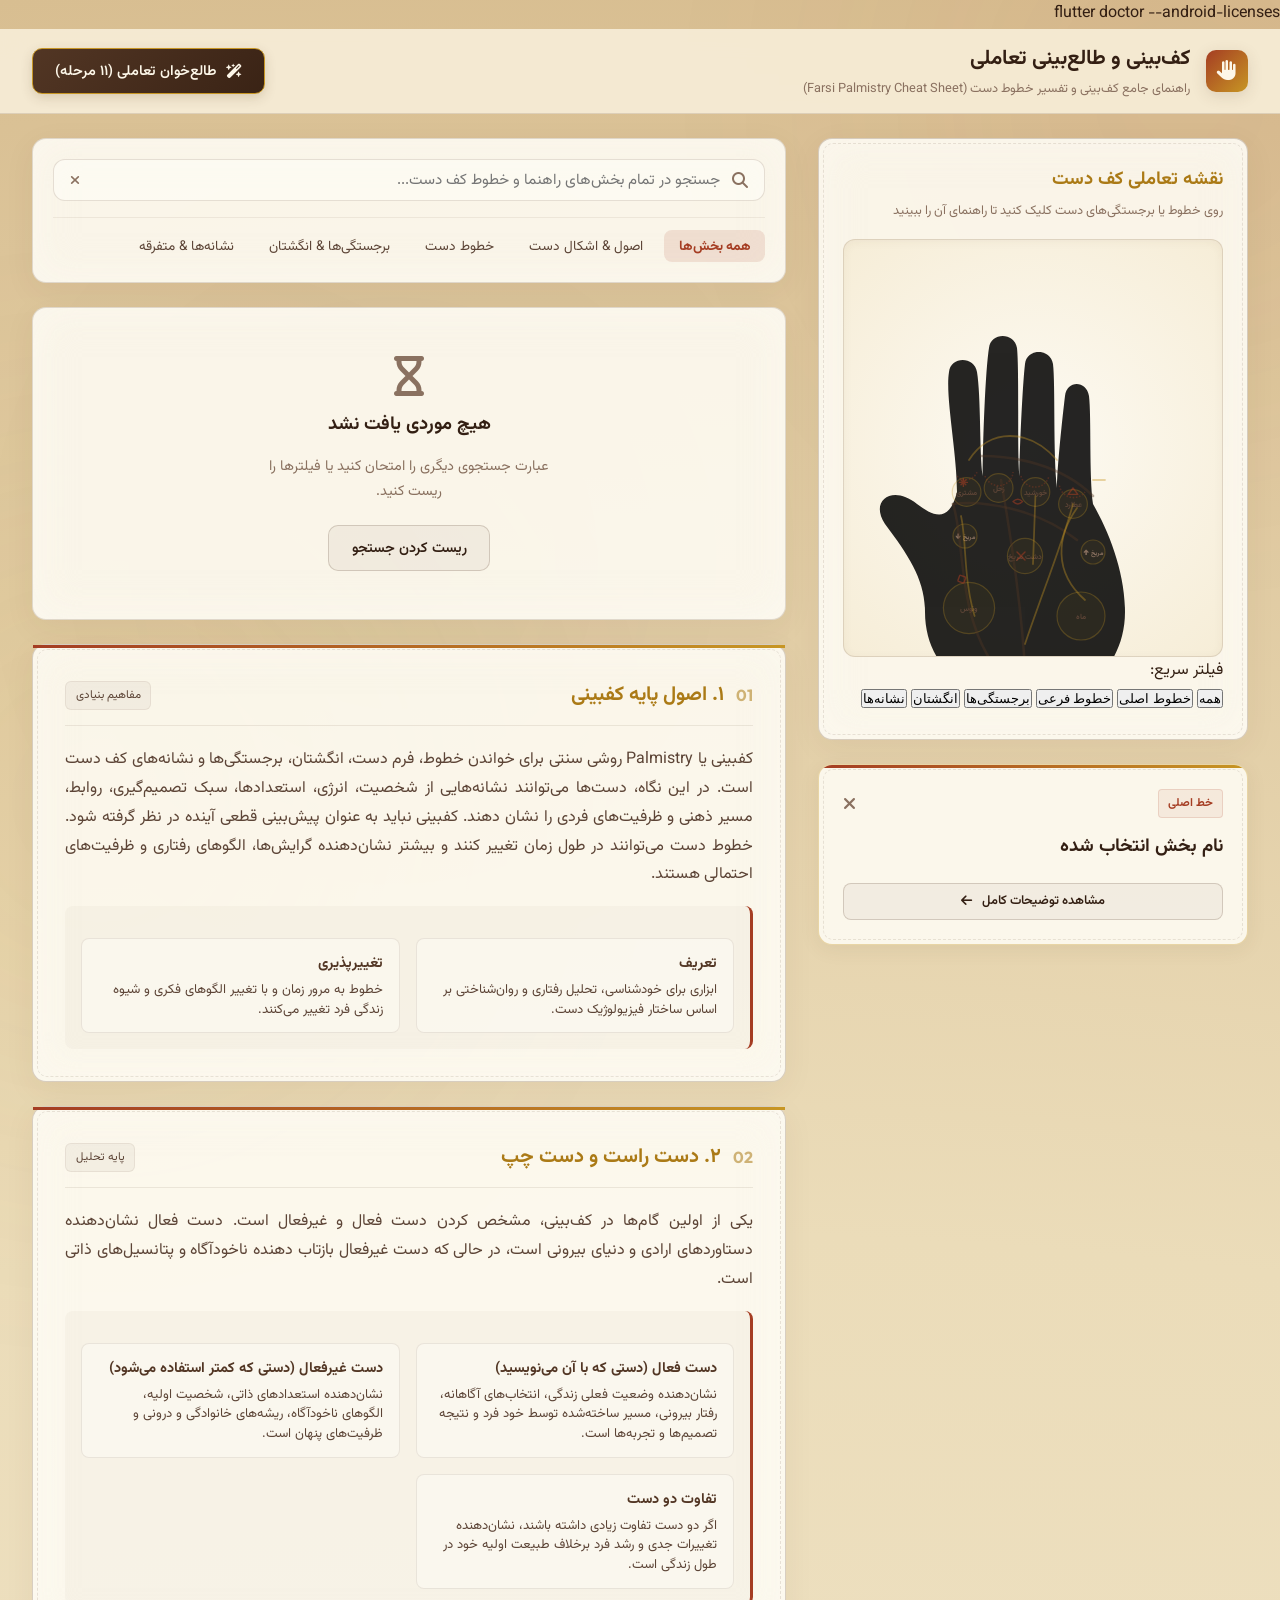
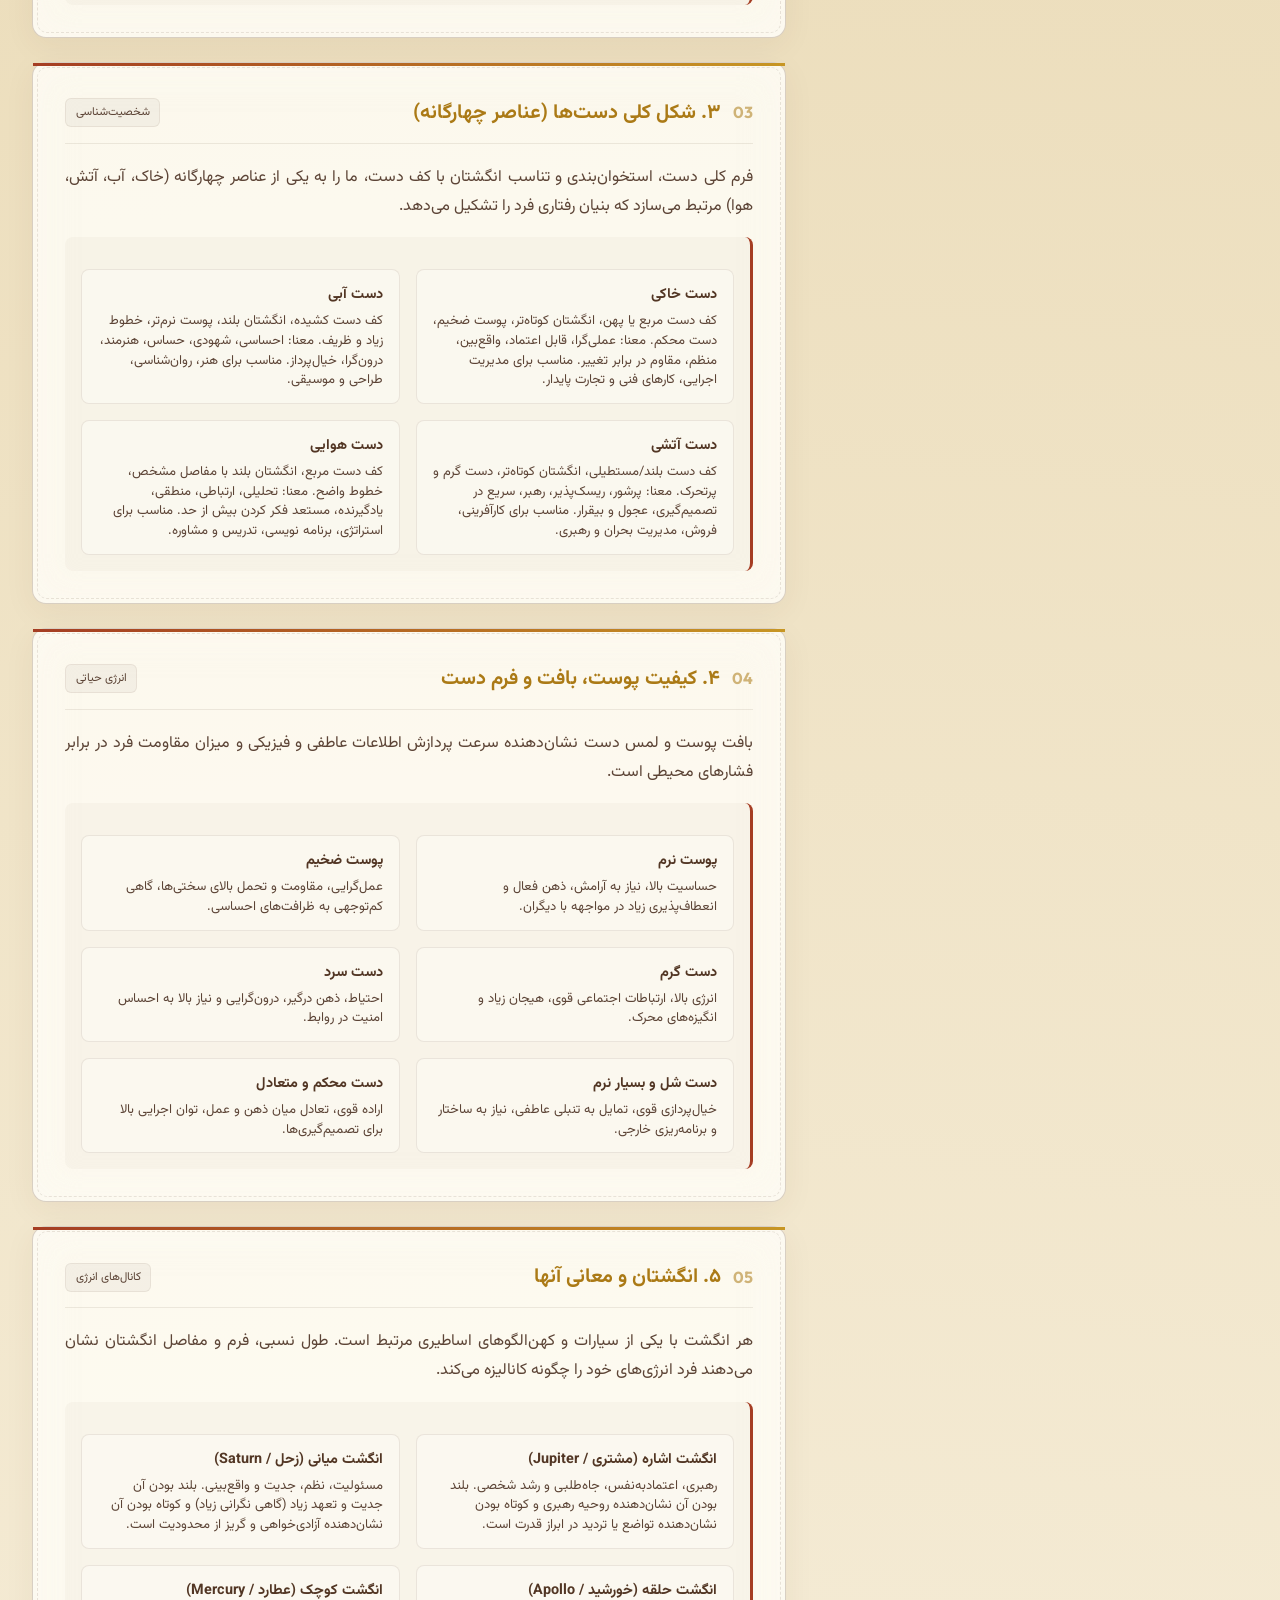
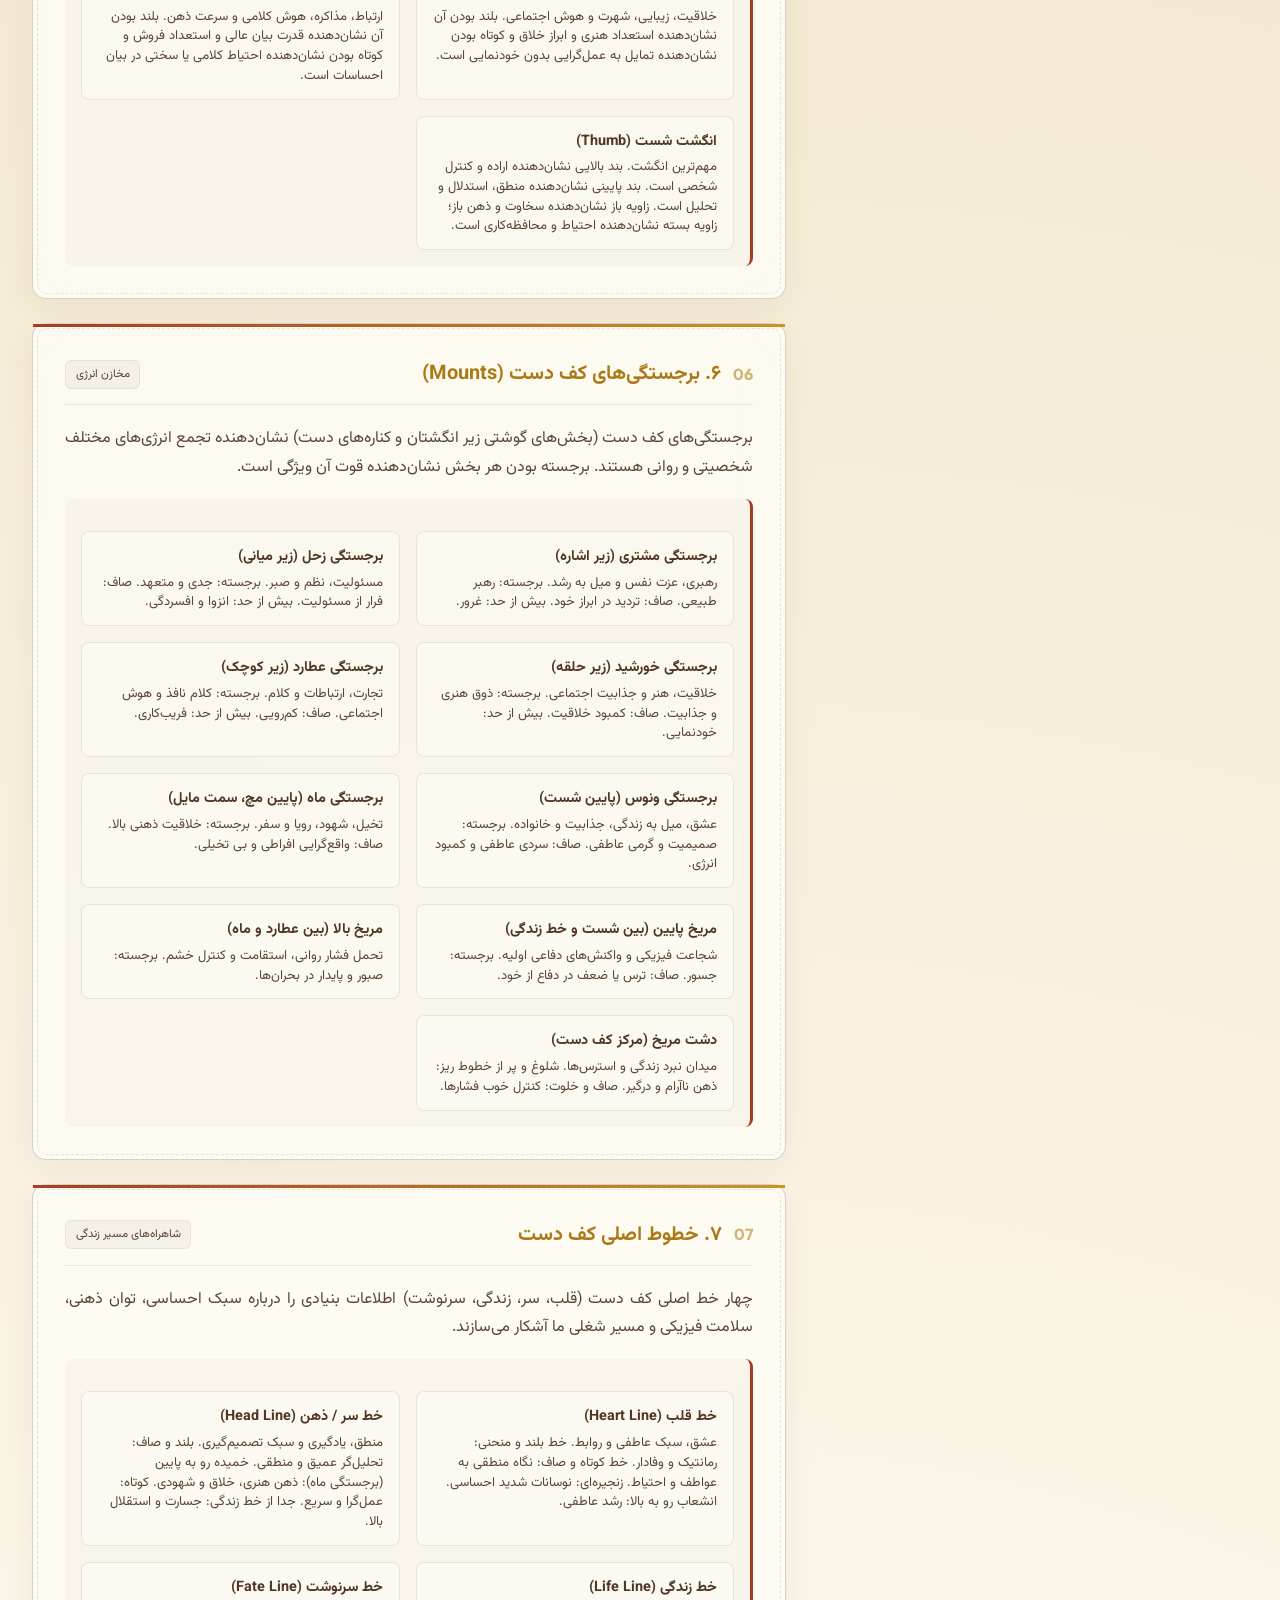
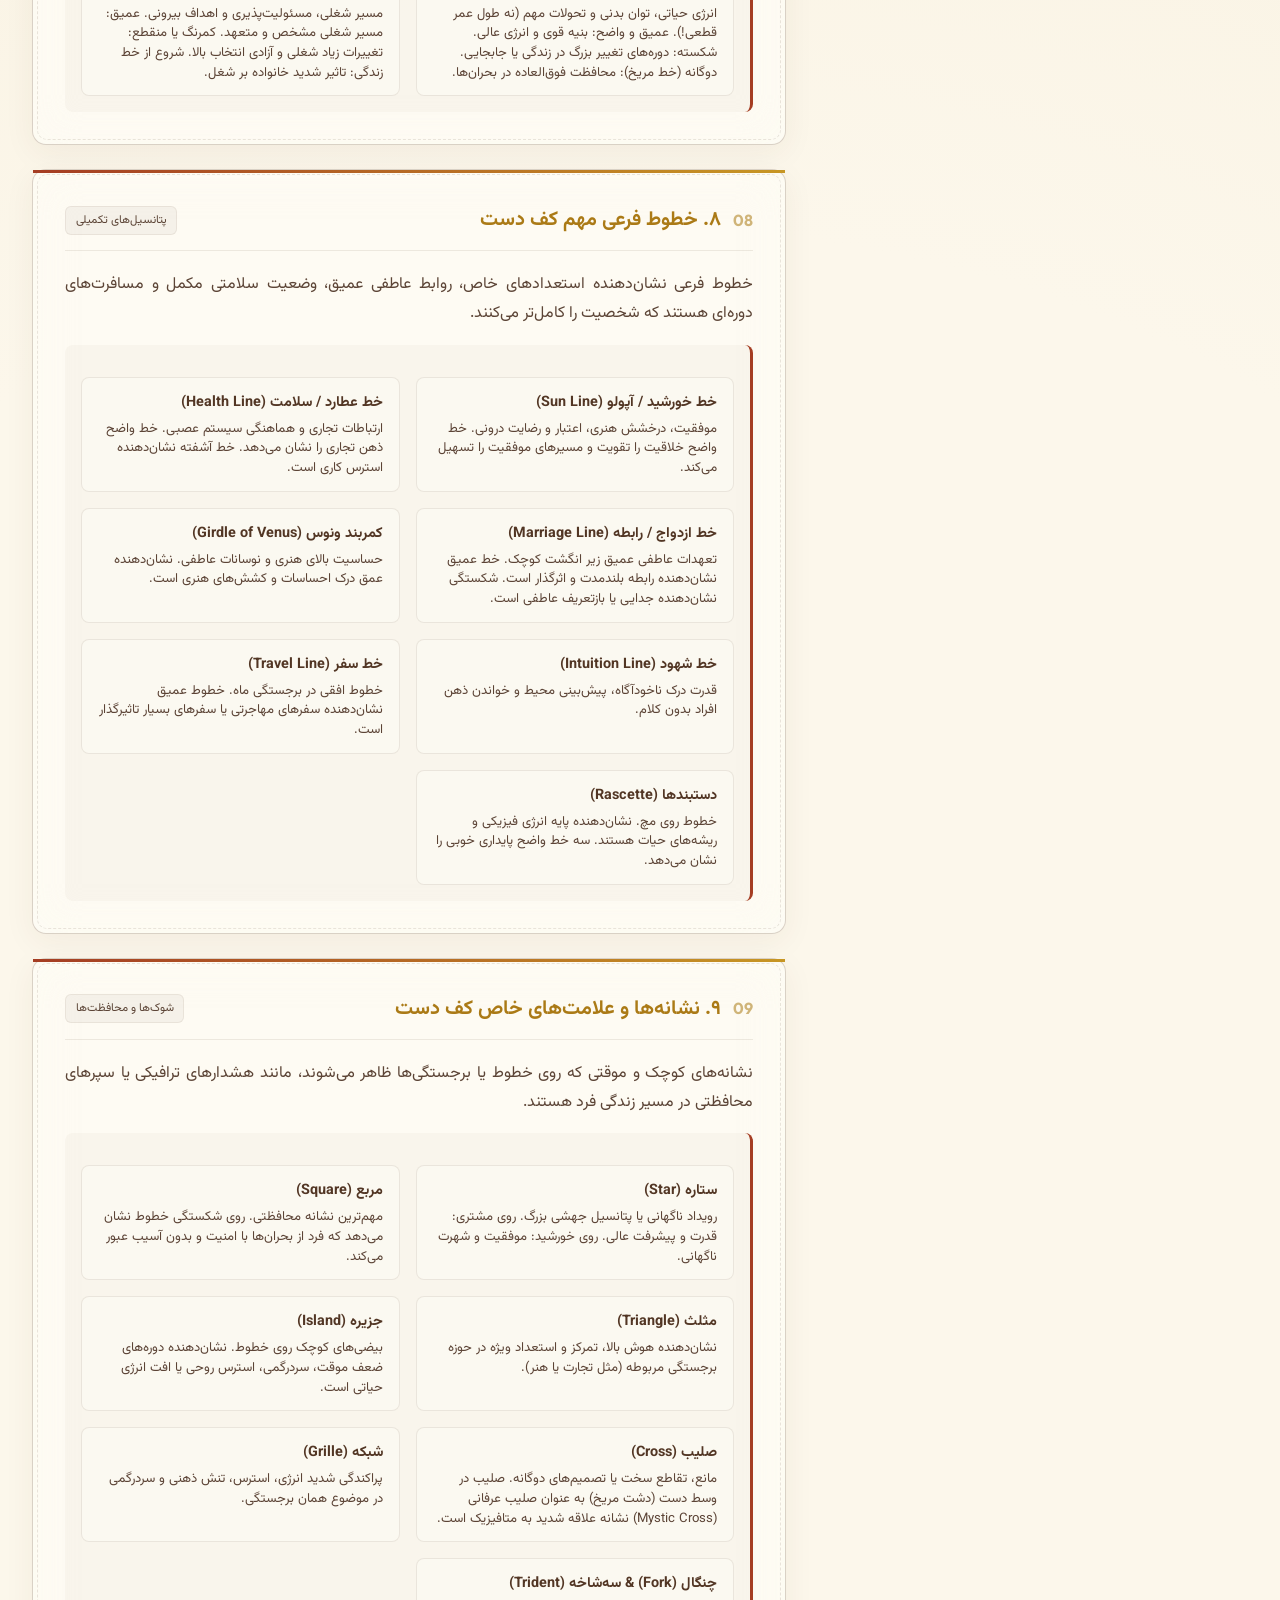
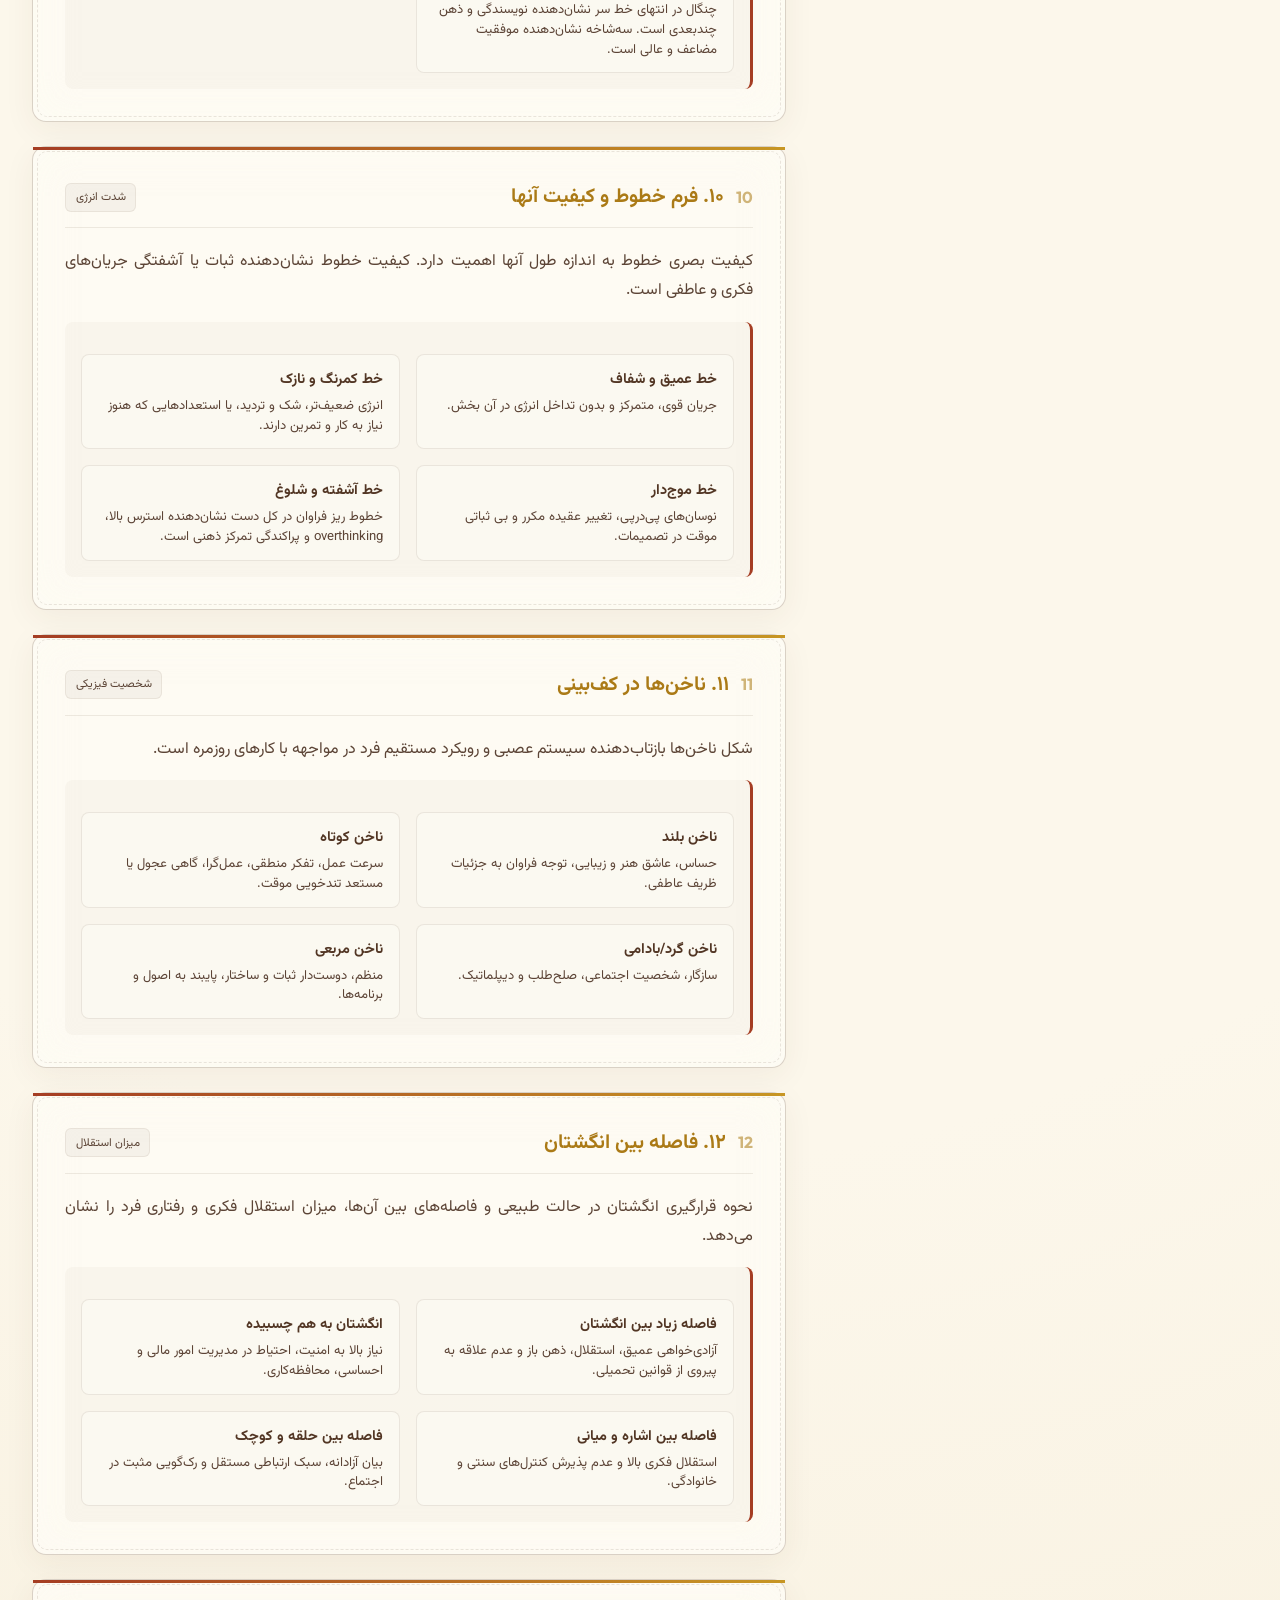
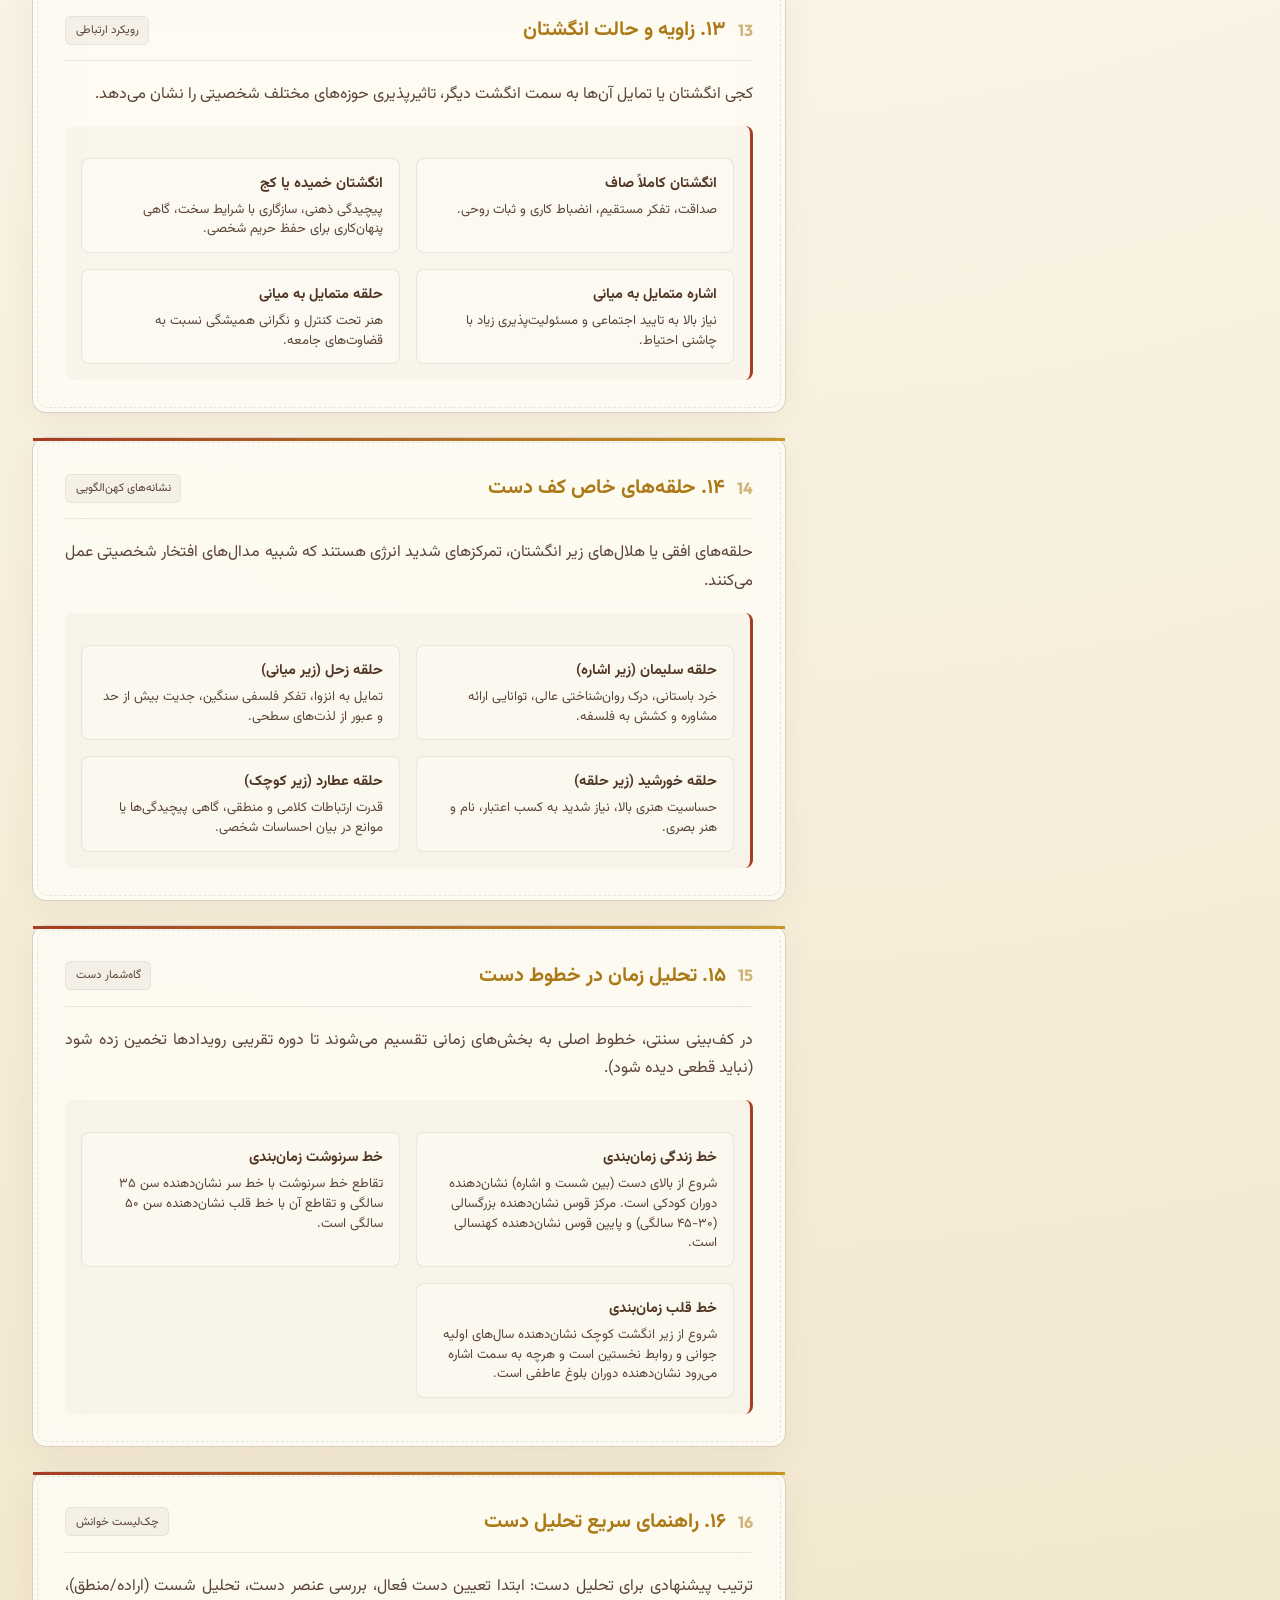
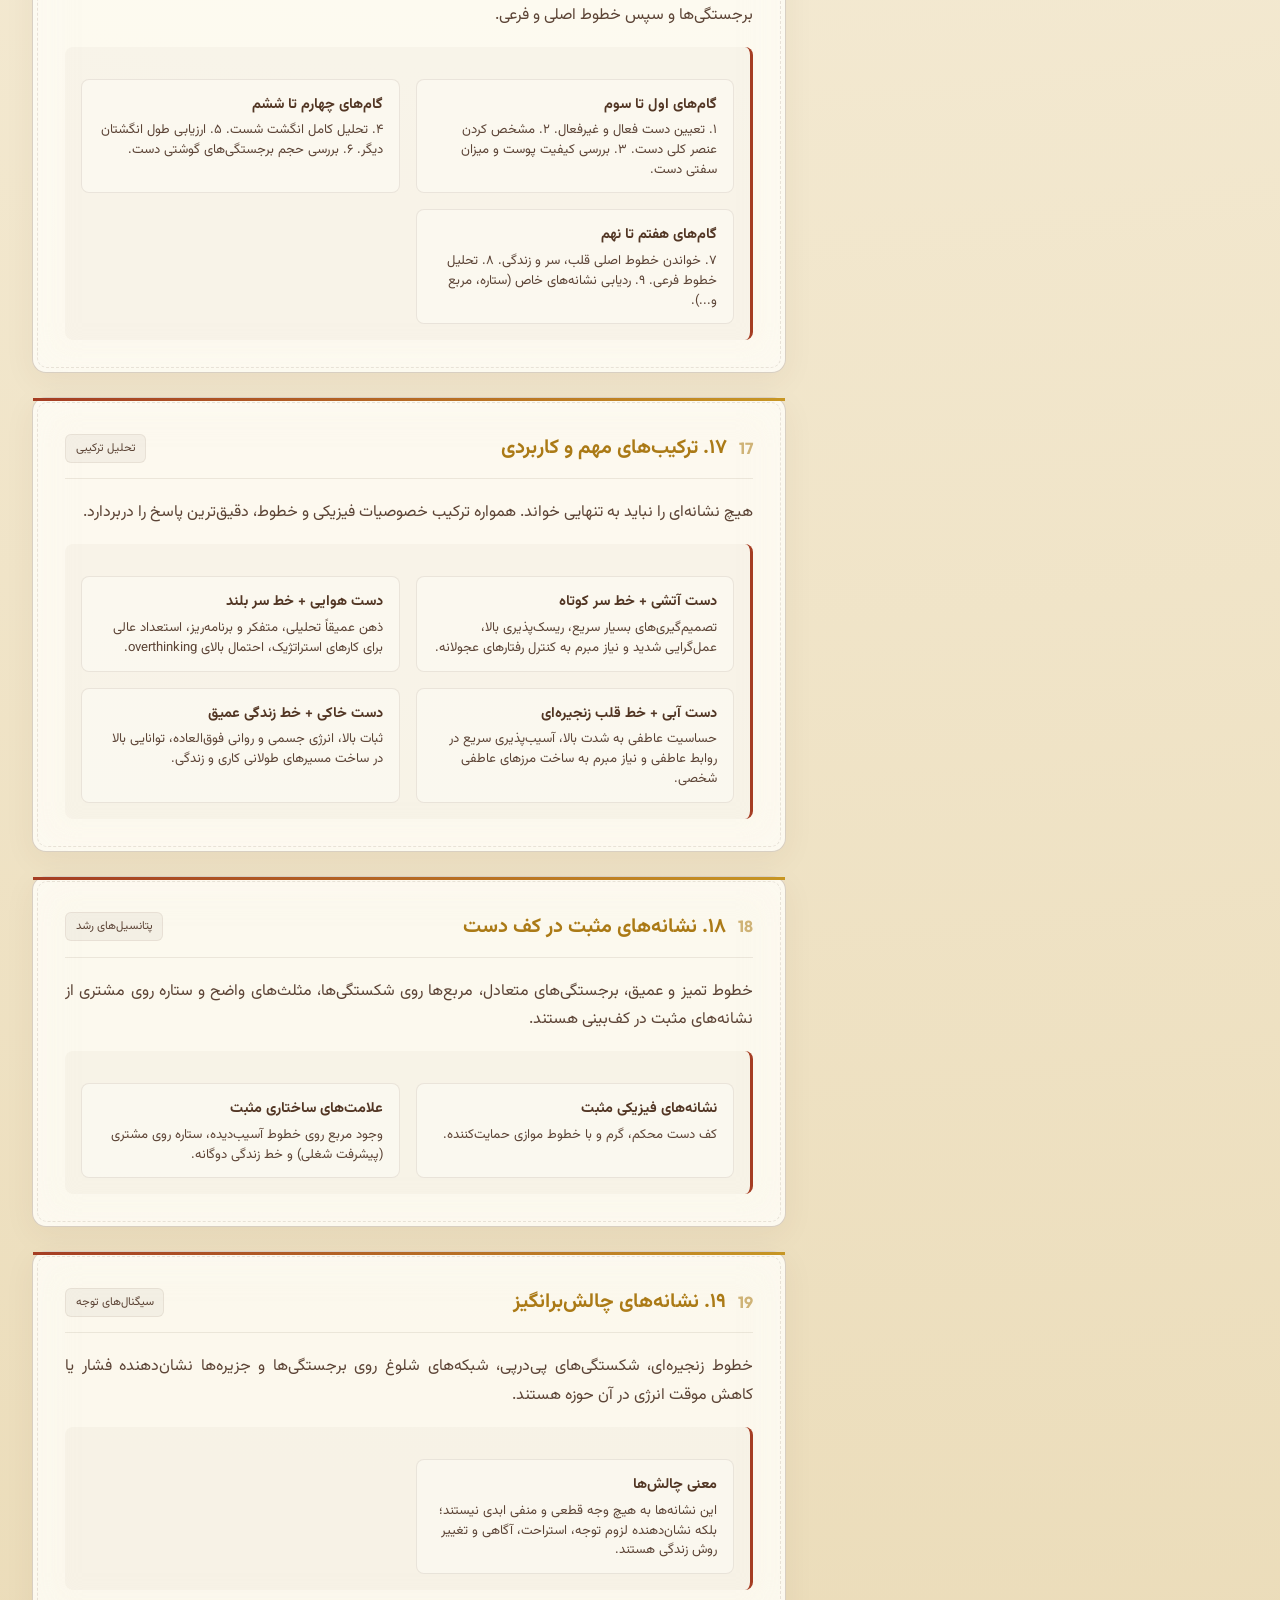
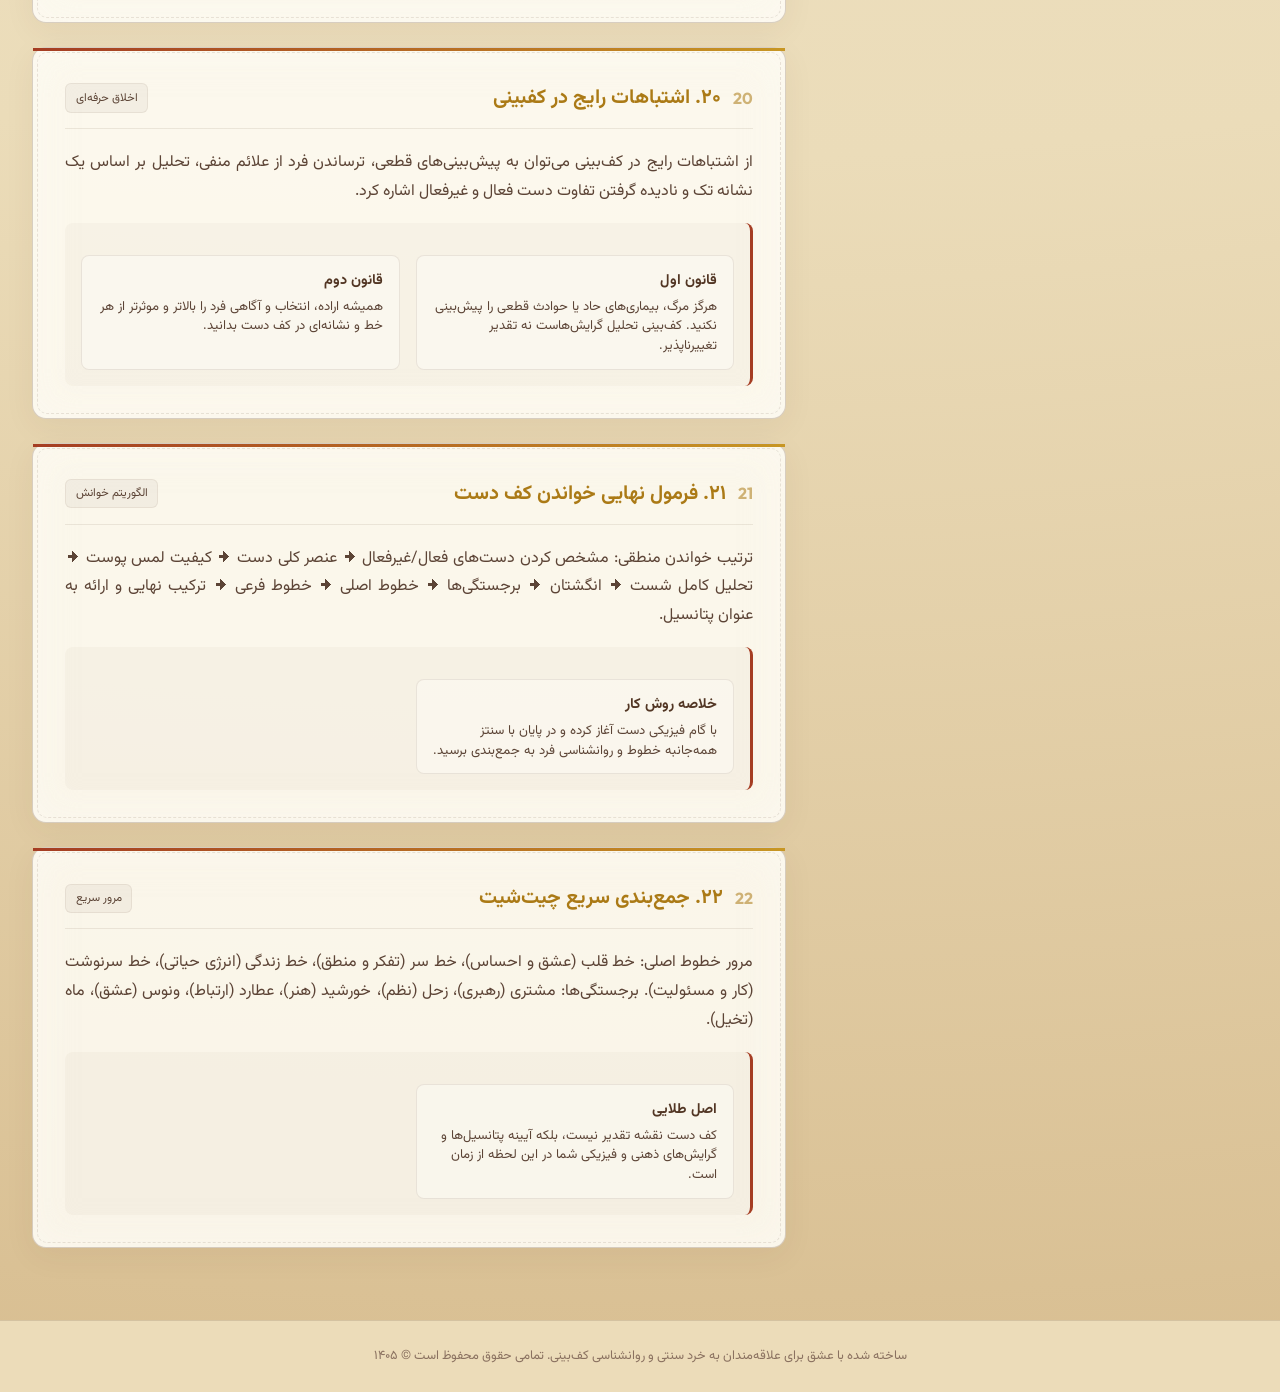
==== commit 6bc7425e: "هه" ====
--- a/index.html
+++ b/index.html
@@ -1,4 +1,4 @@
-<!DOCTYPE html>
+flutter doctor --android-licenses<!DOCTYPE html>
 <html lang="fa" dir="rtl">
 <head>
     <meta charset="UTF-8">
@@ -7,7 +7,7 @@
     <!-- Google Fonts: Vazirmatn for Persian, Outfit for numbers and titles -->
     <link rel="preconnect" href="https://fonts.googleapis.com">
     <link rel="preconnect" href="https://fonts.gstatic.com" crossorigin>
-    <link href="https://fonts.googleapis.com/css2?family=Lora:ital,wght@0,400..700;1,400..700&family=Playfair+Display:ital,wght@0,400..900;1,400..900&family=Vazirmatn:wght@300;400;500;700;900&display=swap" rel="stylesheet">
+    <link href="https://fonts.googleapis.com/css2?family=Outfit:wght@300;400;600;700&family=Vazirmatn:wght@300;400;500;700;900&display=swap" rel="stylesheet">
     <!-- FontAwesome for icons -->
     <link rel="stylesheet" href="https://cdnjs.cloudflare.com/ajax/libs/font-awesome/6.4.0/css/all.min.css">
     <link rel="stylesheet" href="styles.css">
@@ -75,139 +75,140 @@
 
                             <!-- Interactive Hand Shape Zones (Hidden/Semi-transparent overlays for hover) -->
                             <g class="hand-zones">
-                                <!-- Base hand background image -->
-                                <image href="hand.png" x="0" y="0" width="360" height="500" class="hand-base" />
+                                <!-- Base hand background -->
+                                <path class="hand-base" d="M 150 470 C 110 470, 80 430, 80 380 C 80 340, 60 310, 30 270 C 10 240, 40 220, 70 245 C 90 260, 110 270, 120 230 C 120 180, 105 110, 110 80 C 112 60, 142 60, 145 80 C 150 110, 148 180, 152 210 C 152 180, 155 80, 160 50 C 162 30, 192 30, 195 50 C 198 80, 195 180, 198 210 C 198 180, 202 95, 205 70 C 207 50, 237 50, 240 70 C 243 95, 240 185, 245 225 C 245 200, 252 135, 255 110 C 257 90, 282 90, 285 110 C 288 135, 285 210, 290 245 C 310 280, 330 330, 330 380 C 330 430, 300 470, 270 470 Z" />
                                 
                                 <!-- Finger zones for click/hover -->
-                                <path class="interactive-area finger-zone" data-target="finger-thumb" d="M 250 260 C 265 210, 290 170, 300 170 C 310 170, 305 220, 280 270 C 270 290, 260 310, 250 330 Z" />
-                                <path class="interactive-area finger-zone" data-target="finger-jupiter" d="M 242 180 C 242 140, 238 75, 225 55 C 212 75, 210 140, 210 180 Z" />
-                                <path class="interactive-area finger-zone" data-target="finger-saturn" d="M 208 180 C 208 130, 195 50, 180 35 C 165 50, 152 130, 152 180 Z" />
-                                <path class="interactive-area finger-zone" data-target="finger-apollo" d="M 150 180 C 150 140, 145 75, 135 55 C 125 75, 117 140, 117 190 Z" />
-                                <path class="interactive-area finger-zone" data-target="finger-mercury" d="M 115 190 C 115 160, 100 125, 90 115 C 80 125, 72 160, 72 210 Z" />
+                                <path class="interactive-area finger-zone" data-target="finger-thumb" d="M 80 380 C 80 340, 60 310, 30 270 C 10 240, 40 220, 70 245 C 90 260, 110 270, 120 230 C 110 270, 95 300, 95 340 Z" />
+                                <path class="interactive-area finger-zone" data-target="finger-jupiter" d="M 120 230 C 120 180, 105 110, 110 80 C 112 60, 142 60, 145 80 C 150 110, 148 180, 152 210 Z" />
+                                <path class="interactive-area finger-zone" data-target="finger-saturn" d="M 152 210 C 152 180, 155 80, 160 50 C 162 30, 192 30, 195 50 C 198 80, 195 180, 198 210 Z" />
+                                <path class="interactive-area finger-zone" data-target="finger-apollo" d="M 198 210 C 198 180, 202 95, 205 70 C 207 50, 237 50, 240 70 C 243 95, 240 185, 245 225 Z" />
+                                <path class="interactive-area finger-zone" data-target="finger-mercury" d="M 245 225 C 245 200, 252 135, 255 110 C 257 90, 282 90, 285 110 C 288 135, 285 210, 290 245 Z" />
                             </g>
 
                             <!-- Mounts (Interactive transparent circles) -->
                             <g class="hand-mounts">
                                 <!-- Jupiter Mount -->
-                                <circle class="interactive-area mount-zone" data-target="mount-jupiter" cx="225" cy="205" r="18" />
-                                <text x="225" y="209" class="svg-label">مشتری</text>
+                                <circle class="interactive-area mount-zone" data-target="mount-jupiter" cx="132" cy="230" r="18" />
+                                <text x="132" y="234" class="svg-label">مشتری</text>
                                 
                                 <!-- Saturn Mount -->
-                                <circle class="interactive-area mount-zone" data-target="mount-saturn" cx="180" cy="205" r="18" />
-                                <text x="180" y="209" class="svg-label">زحل</text>
+                                <circle class="interactive-area mount-zone" data-target="mount-saturn" cx="172" cy="225" r="18" />
+                                <text x="172" y="229" class="svg-label">زحل</text>
                                 
                                 <!-- Apollo Mount -->
-                                <circle class="interactive-area mount-zone" data-target="mount-apollo" cx="135" cy="205" r="18" />
-                                <text x="135" y="209" class="svg-label">خورشید</text>
+                                <circle class="interactive-area mount-zone" data-target="mount-apollo" cx="218" cy="230" r="18" />
+                                <text x="218" y="234" class="svg-label">خورشید</text>
                                 
                                 <!-- Mercury Mount -->
-                                <circle class="interactive-area mount-zone" data-target="mount-mercury" cx="90" cy="215" r="18" />
-                                <text x="90" y="219" class="svg-label">عطارد</text>
+                                <circle class="interactive-area mount-zone" data-target="mount-mercury" cx="265" cy="245" r="18" />
+                                <text x="265" y="249" class="svg-label">عطارد</text>
 
                                 <!-- Lower Mars Mount -->
-                                <circle class="interactive-area mount-zone" data-target="mount-mars-lower" cx="225" cy="250" r="15" />
-                                <text x="225" y="254" class="svg-label-sm">مریخ 🡫</text>
+                                <circle class="interactive-area mount-zone" data-target="mount-mars-lower" cx="130" cy="285" r="15" />
+                                <text x="130" y="289" class="svg-label-sm">مریخ 🡫</text>
 
                                 <!-- Upper Mars Mount -->
-                                <circle class="interactive-area mount-zone" data-target="mount-mars-upper" cx="85" cy="265" r="15" />
-                                <text x="85" y="269" class="svg-label-sm">مریخ 🡩</text>
+                                <circle class="interactive-area mount-zone" data-target="mount-mars-upper" cx="290" cy="305" r="15" />
+                                <text x="290" y="309" class="svg-label-sm">مریخ 🡩</text>
 
                                 <!-- Plain of Mars -->
-                                <circle class="interactive-area mount-zone" data-target="mount-mars-plain" cx="165" cy="275" r="22" />
-                                <text x="165" y="279" class="svg-label">دشت مریخ</text>
+                                <circle class="interactive-area mount-zone" data-target="mount-mars-plain" cx="205" cy="310" r="22" />
+                                <text x="205" y="314" class="svg-label">دشت مریخ</text>
                                 
                                 <!-- Venus Mount -->
-                                <circle class="interactive-area mount-zone" data-target="mount-venus" cx="235" cy="345" r="32" />
-                                <text x="235" y="349" class="svg-label">ونوس</text>
+                                <circle class="interactive-area mount-zone" data-target="mount-venus" cx="135" cy="375" r="32" />
+                                <text x="135" y="379" class="svg-label">ونوس</text>
                                 
                                 <!-- Moon Mount -->
-                                <circle class="interactive-area mount-zone" data-target="mount-moon" cx="90" cy="360" r="30" />
-                                <text x="90" y="364" class="svg-label">ماه</text>
+                                <circle class="interactive-area mount-zone" data-target="mount-moon" cx="275" cy="385" r="30" />
+                                <text x="275" y="389" class="svg-label">ماه</text>
                             </g>
 
                             <!-- Lines (Interactive glowing paths) -->
                             <g class="hand-lines">
                                 <!-- Girdle of Venus -->
-                                <path class="interactive-area line-path minor-line-path" data-target="line-girdle-venus" d="M 225 190 C 195 175, 145 175, 100 190" />
-                                <text x="165" y="180" class="svg-line-label">کمربند ونوس</text>
+                                <path class="interactive-area line-path minor-line-path" data-target="line-girdle-venus" d="M 135 190 C 160 150, 210 150, 245 190" />
+                                <text x="190" y="165" class="svg-line-label">کمربند ونوس</text>
 
                                 <!-- Heart Line -->
-                                <path class="interactive-area line-path major-line-path" data-target="line-heart" d="M 80 230 C 130 200, 180 195, 220 195" />
-                                <text x="150" y="190" class="svg-line-label">خط قلب</text>
+                                <path class="interactive-area line-path major-line-path" data-target="line-heart" d="M 290 235 C 250 195, 190 185, 150 185" />
+                                <text x="220" y="180" class="svg-line-label">خط قلب</text>
                                 
                                 <!-- Head Line -->
-                                <path class="interactive-area line-path major-line-path" data-target="line-head" d="M 240 220 C 190 230, 140 250, 85 285" />
-                                <text x="165" y="240" class="svg-line-label">خط سر / ذهن</text>
+                                <path class="interactive-area line-path major-line-path" data-target="line-head" d="M 115 245 C 150 240, 220 250, 270 290" />
+                                <text x="195" y="240" class="svg-line-label">خط سر / ذهن</text>
                                 
                                 <!-- Life Line -->
-                                <path class="interactive-area line-path major-line-path" data-target="line-life" d="M 240 220 C 215 270, 225 360, 185 430" />
-                                <text x="255" y="320" class="svg-line-label">خط زندگی</text>
+                                <path class="interactive-area line-path major-line-path" data-target="line-life" d="M 115 245 C 130 290, 120 380, 165 445" />
+                                <text x="105" y="320" class="svg-line-label">خط زندگی</text>
                                 
                                 <!-- Fate Line -->
-                                <path class="interactive-area line-path major-line-path" data-target="line-fate" d="M 175 450 C 175 350, 178 280, 180 210" />
+                                <path class="interactive-area line-path major-line-path" data-target="line-fate" d="M 205 450 C 200 370, 190 300, 175 215" />
                                 <text x="180" y="350" class="svg-line-label">خط سرنوشت</text>
 
                                 <!-- Sun/Apollo Line -->
-                                <path class="interactive-area line-path minor-line-path" data-target="line-sun" d="M 135 210 L 135 320" />
-                                <text x="125" y="295" class="svg-line-label">خط خورشید</text>
+                                <path class="interactive-area line-path minor-line-path" data-target="line-sun" d="M 218 235 L 215 320" />
+                                <text x="225" y="295" class="svg-line-label">خط خورشید</text>
 
                                 <!-- Mercury/Health Line -->
-                                <path class="interactive-area line-path minor-line-path" data-target="line-mercury" d="M 170 420 C 145 365, 115 305, 90 220" />
-                                <text x="120" y="335" class="svg-line-label">خط سلامت</text>
+                                <path class="interactive-area line-path minor-line-path" data-target="line-mercury" d="M 205 420 C 225 360, 250 300, 265 245" />
+                                <text x="250" y="335" class="svg-line-label">خط سلامت</text>
 
                                 <!-- Marriage Line -->
-                                <path class="interactive-area line-path minor-line-path" data-target="line-marriage" d="M 80 200 L 65 200" />
-                                <text x="73" y="195" class="svg-line-label-sm">ازدواج</text>
+                                <path class="interactive-area line-path minor-line-path" data-target="line-marriage" d="M 290 215 L 305 215" />
+                                <text x="315" y="210" class="svg-line-label-sm">ازدواج</text>
 
                                 <!-- Intuition Line -->
-                                <path class="interactive-area line-path minor-line-path" data-target="line-intuition" d="M 85 365 C 115 320, 115 280, 90 235" />
-                                <text x="110" y="275" class="svg-line-label-sm">شهود</text>
+                                <path class="interactive-area line-path minor-line-path" data-target="line-intuition" d="M 280 365 C 240 330, 245 285, 270 250" />
+                                <text x="245" y="275" class="svg-line-label-sm">شهود</text>
 
                                 <!-- Mars Line -->
-                                <path class="interactive-area line-path minor-line-path" data-target="line-mars" d="M 230 240 C 222 280, 230 335, 210 385" />
-                                <text x="212" y="325" class="svg-line-label-sm">خط مریخ</text>
+                                <path class="interactive-area line-path minor-line-path" data-target="line-mars" d="M 125 260 C 132 290, 128 340, 142 385" />
+                                <text x="142" y="325" class="svg-line-label-sm">خط مریخ</text>
 
                                 <!-- Bracelets (Rascette) -->
-                                <path class="interactive-area line-path minor-line-path" data-target="line-bracelets" d="M 205 450 C 175 455, 145 455, 125 450" />
-                                <path class="interactive-area line-path minor-line-path" data-target="line-bracelets" d="M 207 456 C 175 461, 145 461, 123 456" />
-                                <path class="interactive-area line-path minor-line-path" data-target="line-bracelets" d="M 209 462 C 175 467, 145 467, 121 462" />
-                                <text x="165" y="475" class="svg-line-label-sm">دستبندها (مچ)</text>
+                                <path class="interactive-area line-path minor-line-path" data-target="line-bracelets" d="M 160 460 C 190 465, 230 465, 260 460" />
+                                <path class="interactive-area line-path minor-line-path" data-target="line-bracelets" d="M 157 467 C 190 473, 230 473, 263 467" />
+                                <path class="interactive-area line-path minor-line-path" data-target="line-bracelets" d="M 154 474 C 190 480, 230 480, 266 474" />
+                                <text x="210" y="490" class="svg-line-label-sm">دستبندها (مچ)</text>
 
                                 <!-- Special Rings -->
                                 <!-- Ring of Solomon -->
-                                <path class="interactive-area special-ring-path" data-target="ring-solomon" d="M 240 205 A 15 15 0 0 0 215 200" />
+                                <path class="interactive-area special-ring-path" data-target="ring-solomon" d="M 120 210 A 15 15 0 0 0 145 205" />
                                 <!-- Ring of Saturn -->
-                                <path class="interactive-area special-ring-path" data-target="ring-saturn" d="M 198 205 A 18 18 0 0 0 163 200" />
+                                <path class="interactive-area special-ring-path" data-target="ring-saturn" d="M 155 210 A 18 18 0 0 0 190 205" />
                                 <!-- Ring of Apollo -->
-                                <path class="interactive-area special-ring-path" data-target="ring-apollo" d="M 153 205 A 18 18 0 0 0 118 205" />
+                                <path class="interactive-area special-ring-path" data-target="ring-apollo" d="M 200 210 A 18 18 0 0 0 235 210" />
                                 <!-- Ring of Mercury -->
-                                <path class="interactive-area special-ring-path" data-target="ring-mercury" d="M 108 215 A 18 18 0 0 0 73 222" />
+                                <path class="interactive-area special-ring-path" data-target="ring-mercury" d="M 248 222 A 18 18 0 0 0 280 230" />
                             </g>
 
                             <!-- Symbols and Marks (Interactive groups) -->
                             <g class="hand-symbols">
                                 <!-- Star on Jupiter -->
-                                <path class="interactive-area symbol-path" data-target="symbol-star" d="M 228 192 L 222 198 M 222 192 L 228 198 M 225 190 L 225 200 M 230 195 L 220 195" />
+                                <path class="interactive-area symbol-path" data-target="symbol-star" d="M 125 215 L 131 221 M 131 215 L 125 221 M 128 213 L 128 223 M 123 218 L 133 218" />
                                 <!-- Square on Life Line -->
-                                <rect class="interactive-area symbol-path" data-target="symbol-square" x="226" y="326" width="8" height="8" rx="1" transform="rotate(20, 230, 330)" />
-                                <!-- Triangle on Apollo -->
-                                <polygon class="interactive-area symbol-path" data-target="symbol-triangle" points="135,215 129,223 141,223" />
+                                <rect class="interactive-area symbol-path" data-target="symbol-square" x="122" y="335" width="8" height="8" rx="1" transform="rotate(20, 126, 339)" />
+                                <!-- Triangle on Mercury -->
+                                <polygon class="interactive-area symbol-path" data-target="symbol-triangle" points="265,225 271,233 259,233" />
                                 <!-- Island on Head Line -->
-                                <path class="interactive-area symbol-path" data-target="symbol-island" d="M 170 225 C 166 221, 162 221, 158 225 C 162 229, 166 229, 170 225" />
+                                <path class="interactive-area symbol-path" data-target="symbol-island" d="M 190 242 C 194 238, 198 238, 202 242 C 198 246, 194 246, 190 242" />
                                 <!-- Cross on Plain of Mars -->
-                                <path class="interactive-area symbol-path" data-target="symbol-cross" d="M 170 270 L 160 280 M 160 270 L 170 280" />
-                                <!-- Grille on Moon Mount -->
-                                <path class="interactive-area symbol-path" data-target="symbol-grille" d="M 101 341 L 89 341 M 101 345 L 89 345 M 101 349 L 89 349 M 99 339 L 99 351 M 95 339 L 95 351 M 91 339 L 91 351" />
+                                <path class="interactive-area symbol-path" data-target="symbol-cross" d="M 195 305 L 205 315 M 205 305 L 195 315" />
                             </g>
                         </svg>
-
-                        <div class="quick-filters-island">
-                            <button class="chip island-btn active" data-filter="all" title="همه بخش‌ها"><i class="fa-solid fa-layer-group"></i></button>
-                            <button class="chip island-btn" data-filter="major-line" title="خطوط اصلی"><i class="fa-solid fa-signature"></i></button>
-                            <button class="chip island-btn" data-filter="minor-line" title="خطوط فرعی"><i class="fa-solid fa-bezier-curve"></i></button>
-                            <button class="chip island-btn" data-filter="mount" title="برجستگی‌ها"><i class="fa-solid fa-circle-dot"></i></button>
-                            <button class="chip island-btn" data-filter="finger" title="انگشتان"><i class="fa-solid fa-hand"></i></button>
-                            <button class="chip island-btn" data-filter="symbol" title="نشانه‌ها"><i class="fa-solid fa-wand-magic-sparkles"></i></button>
+                    </div>
+
+                    <div class="quick-filters">
+                        <span class="filter-title">فیلتر سریع:</span>
+                        <div class="filter-chips">
+                            <button class="chip active" data-filter="all">همه</button>
+                            <button class="chip" data-filter="major-line">خطوط اصلی</button>
+                            <button class="chip" data-filter="minor-line">خطوط فرعی</button>
+                            <button class="chip" data-filter="mount">برجستگی‌ها</button>
+                            <button class="chip" data-filter="finger">انگشتان</button>
+                            <button class="chip" data-filter="symbol">نشانه‌ها</button>
                         </div>
                     </div>
                 </div>
@@ -216,16 +217,13 @@
                 <div id="quick-view-card" class="panel-card glass active-highlight hidden">
                     <div class="card-glow-edge"></div>
                     <div class="quick-view-content">
-                        <div class="drag-handle"></div>
                         <div class="qv-header">
                             <span class="qv-category">خط اصلی</span>
                             <button id="close-qv-btn" class="close-btn"><i class="fa-solid fa-xmark"></i></button>
                         </div>
-                        <div class="quick-view-scrollable-body">
-                            <h3 id="qv-title">نام بخش انتخاب شده</h3>
-                            <div id="qv-body" class="qv-body">
-                                <!-- Populated by JS -->
-                            </div>
+                        <h3 id="qv-title">نام بخش انتخاب شده</h3>
+                        <div id="qv-body" class="qv-body">
+                            <!-- Populated by JS -->
                         </div>
                         <button id="scroll-to-details-btn" class="btn btn-secondary btn-sm">
                             <span>مشاهده توضیحات کامل</span>
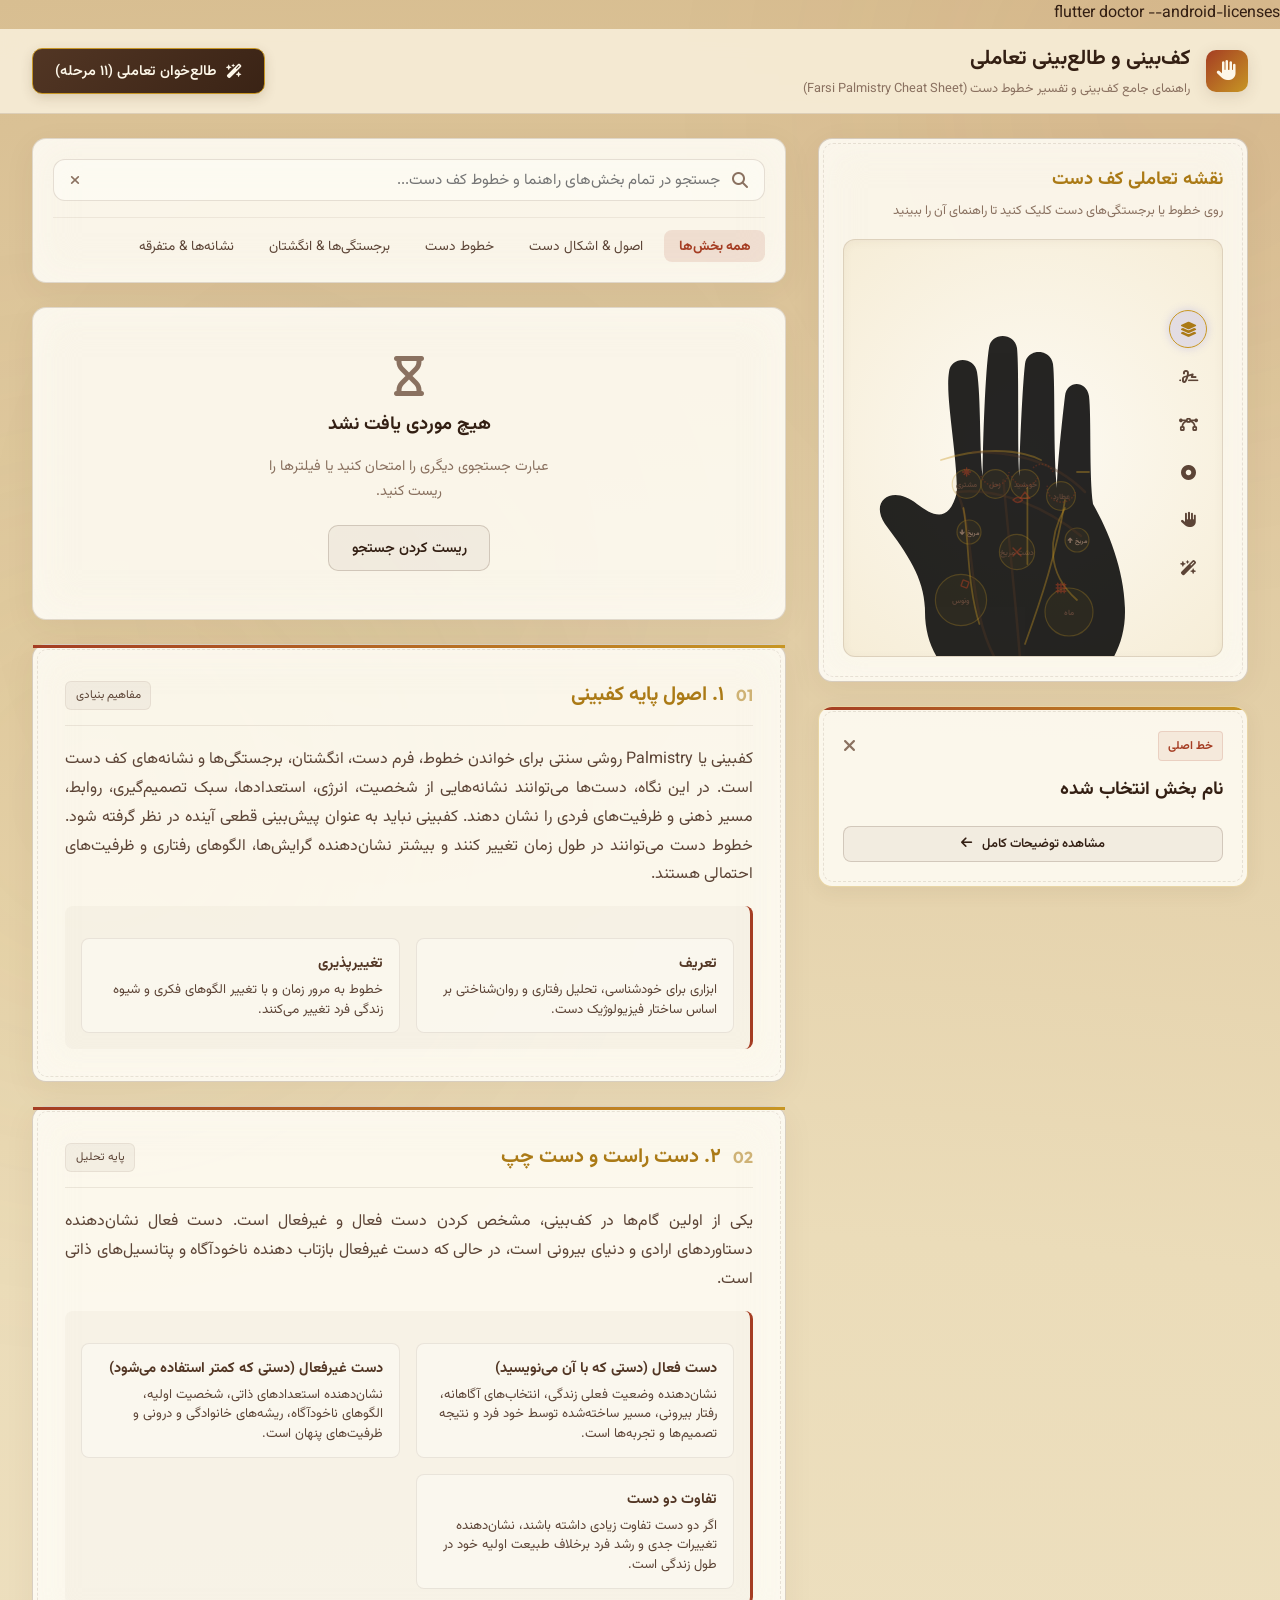
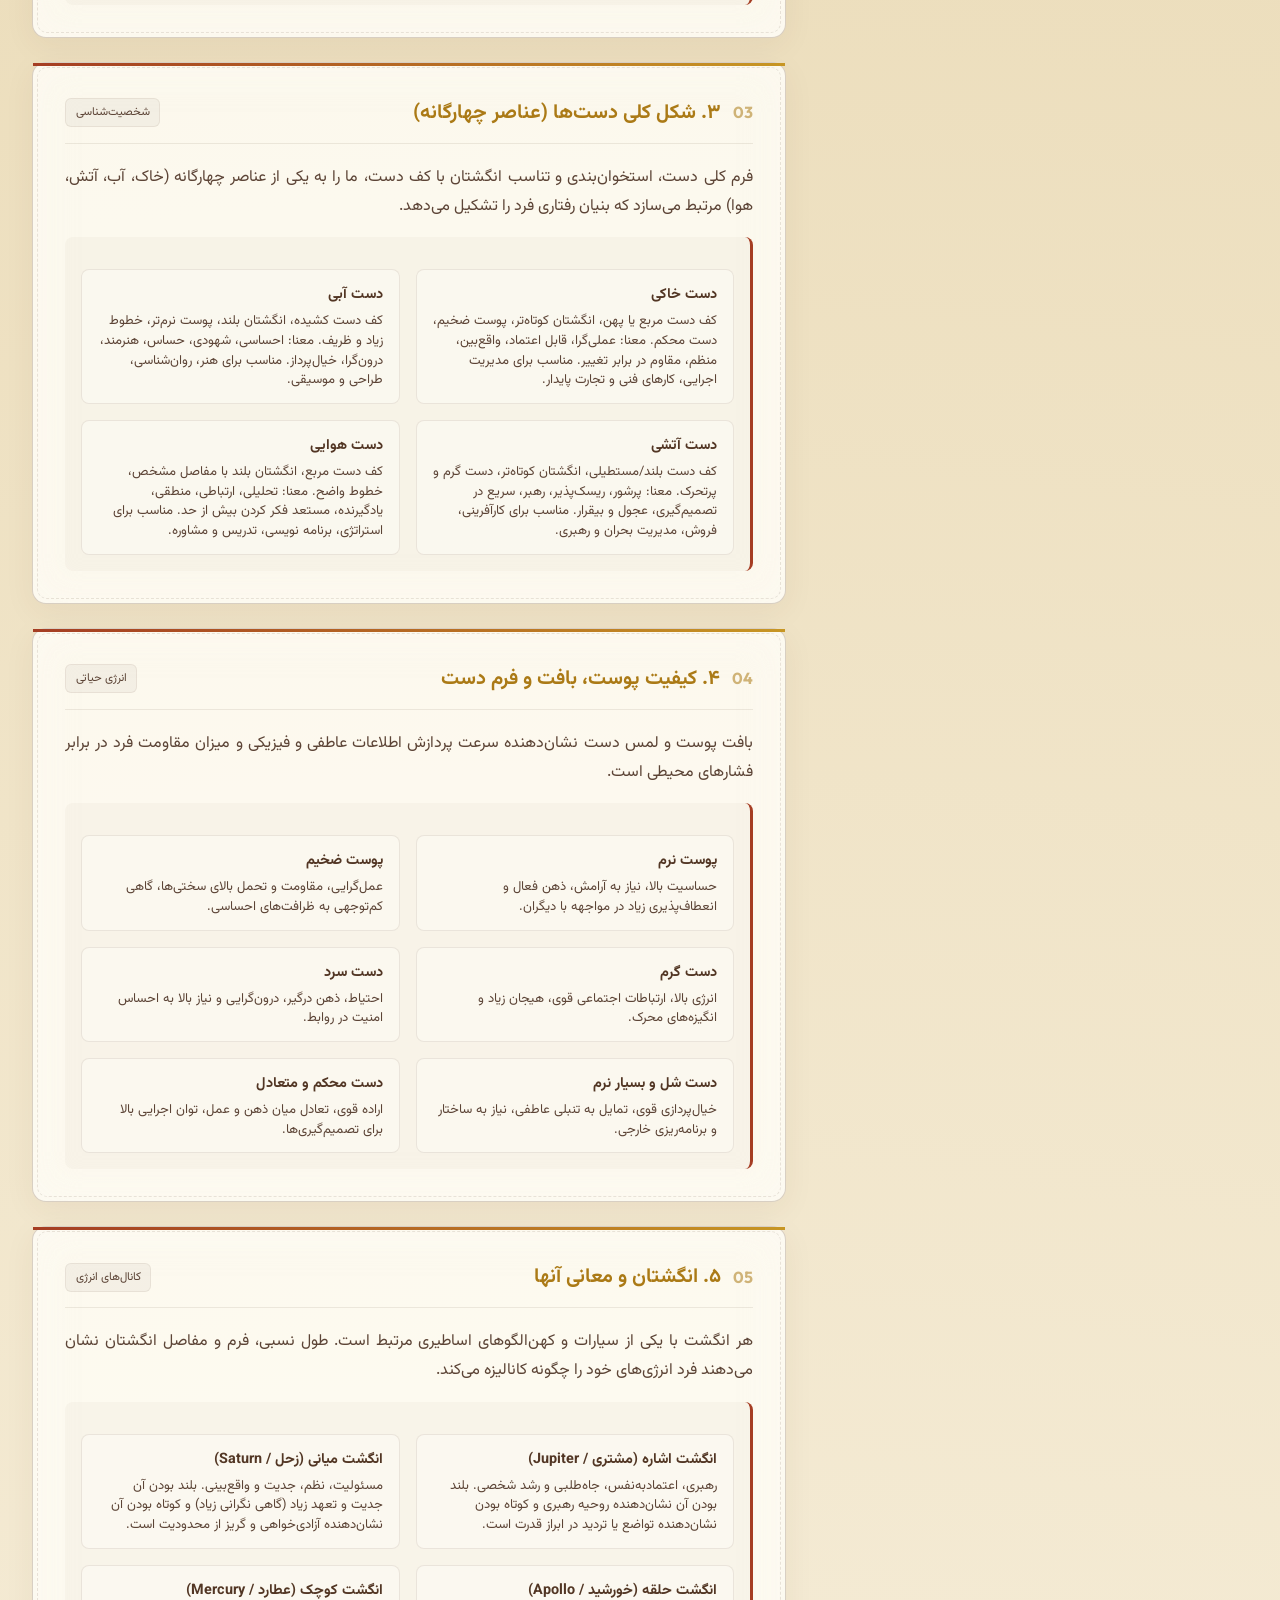
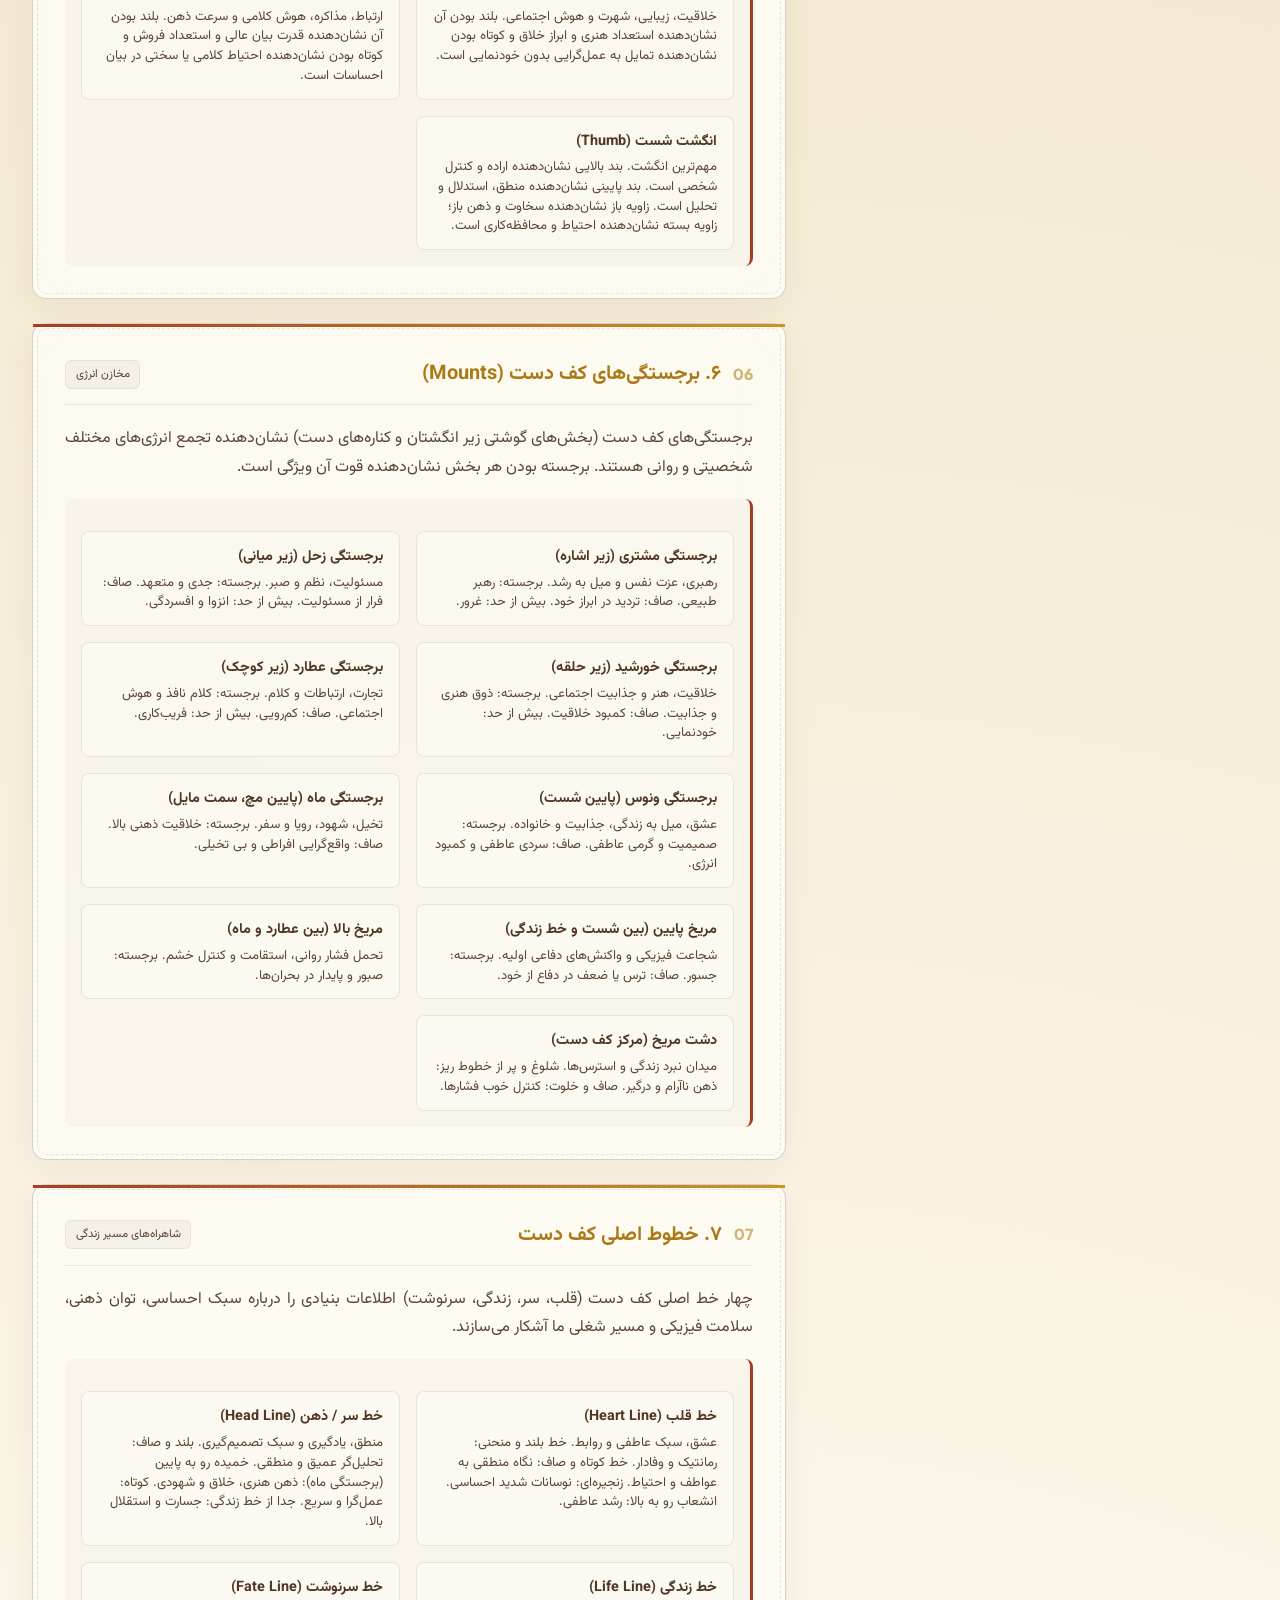
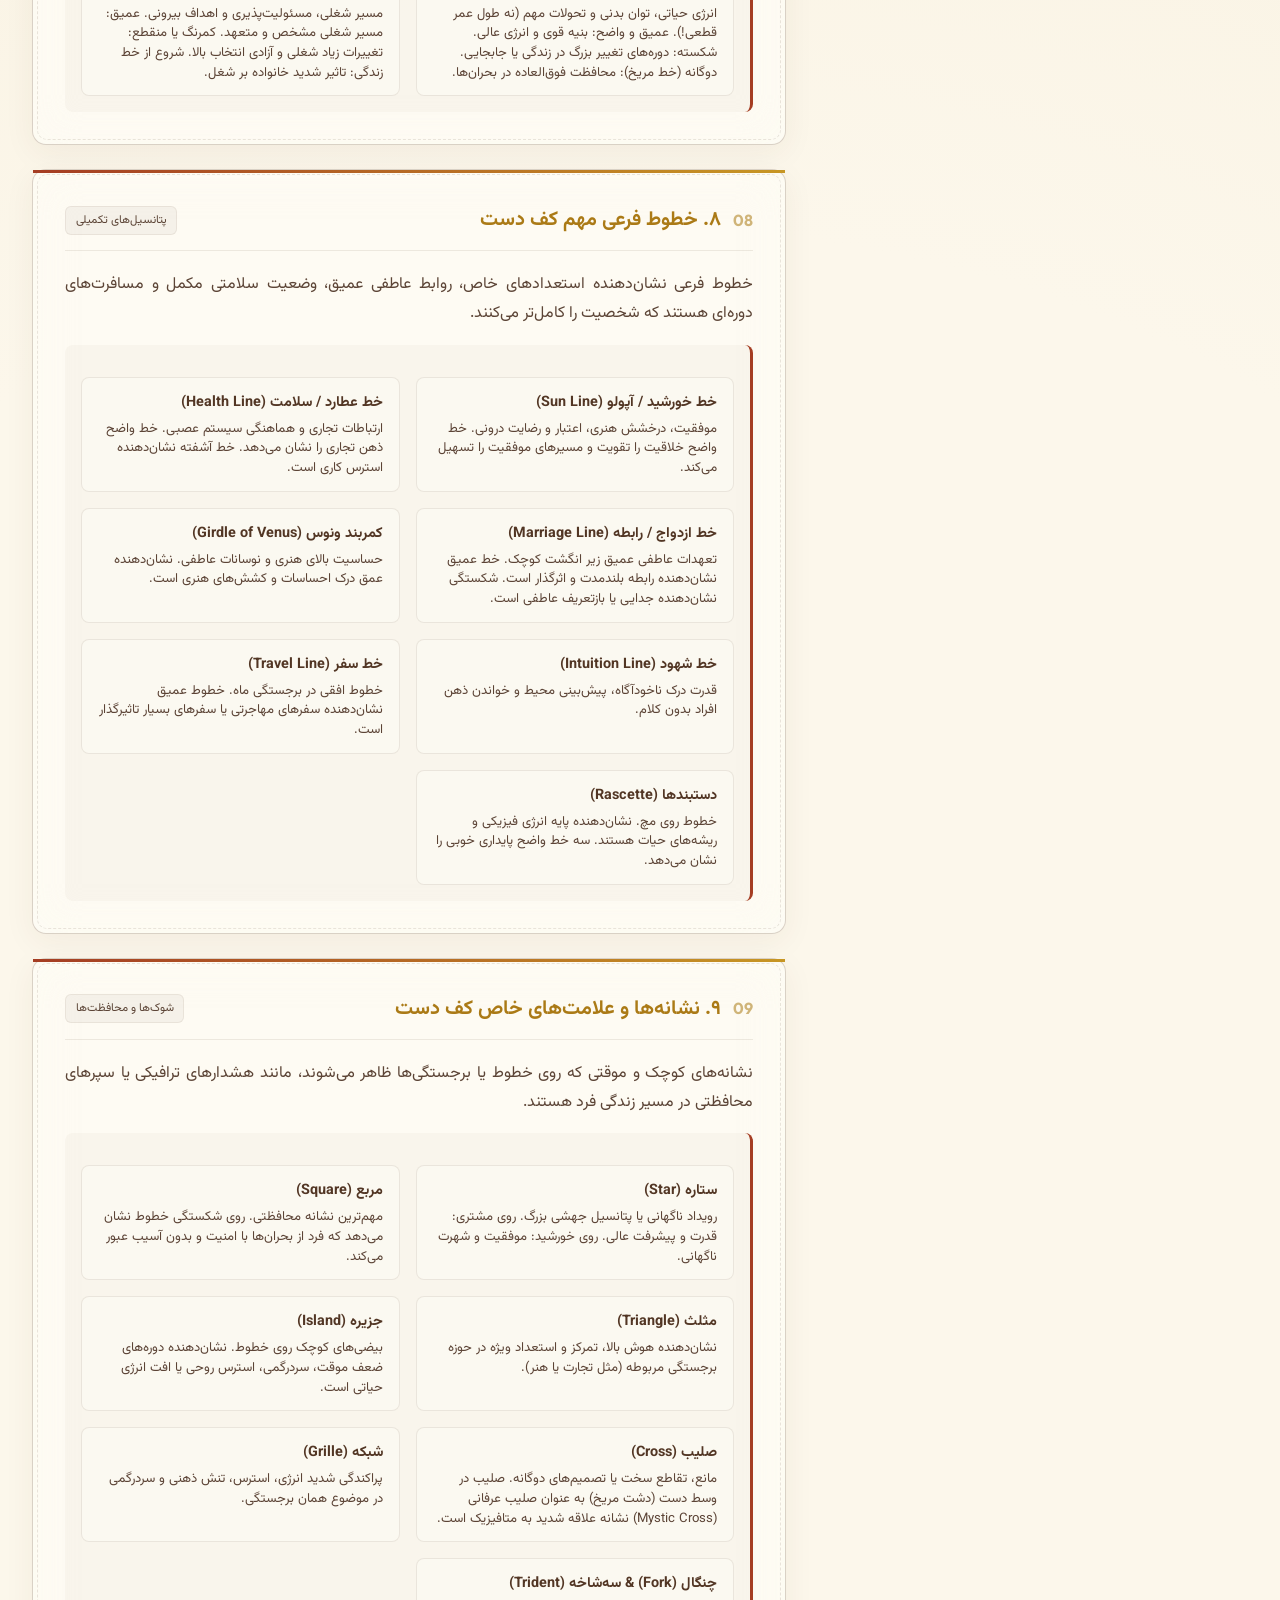
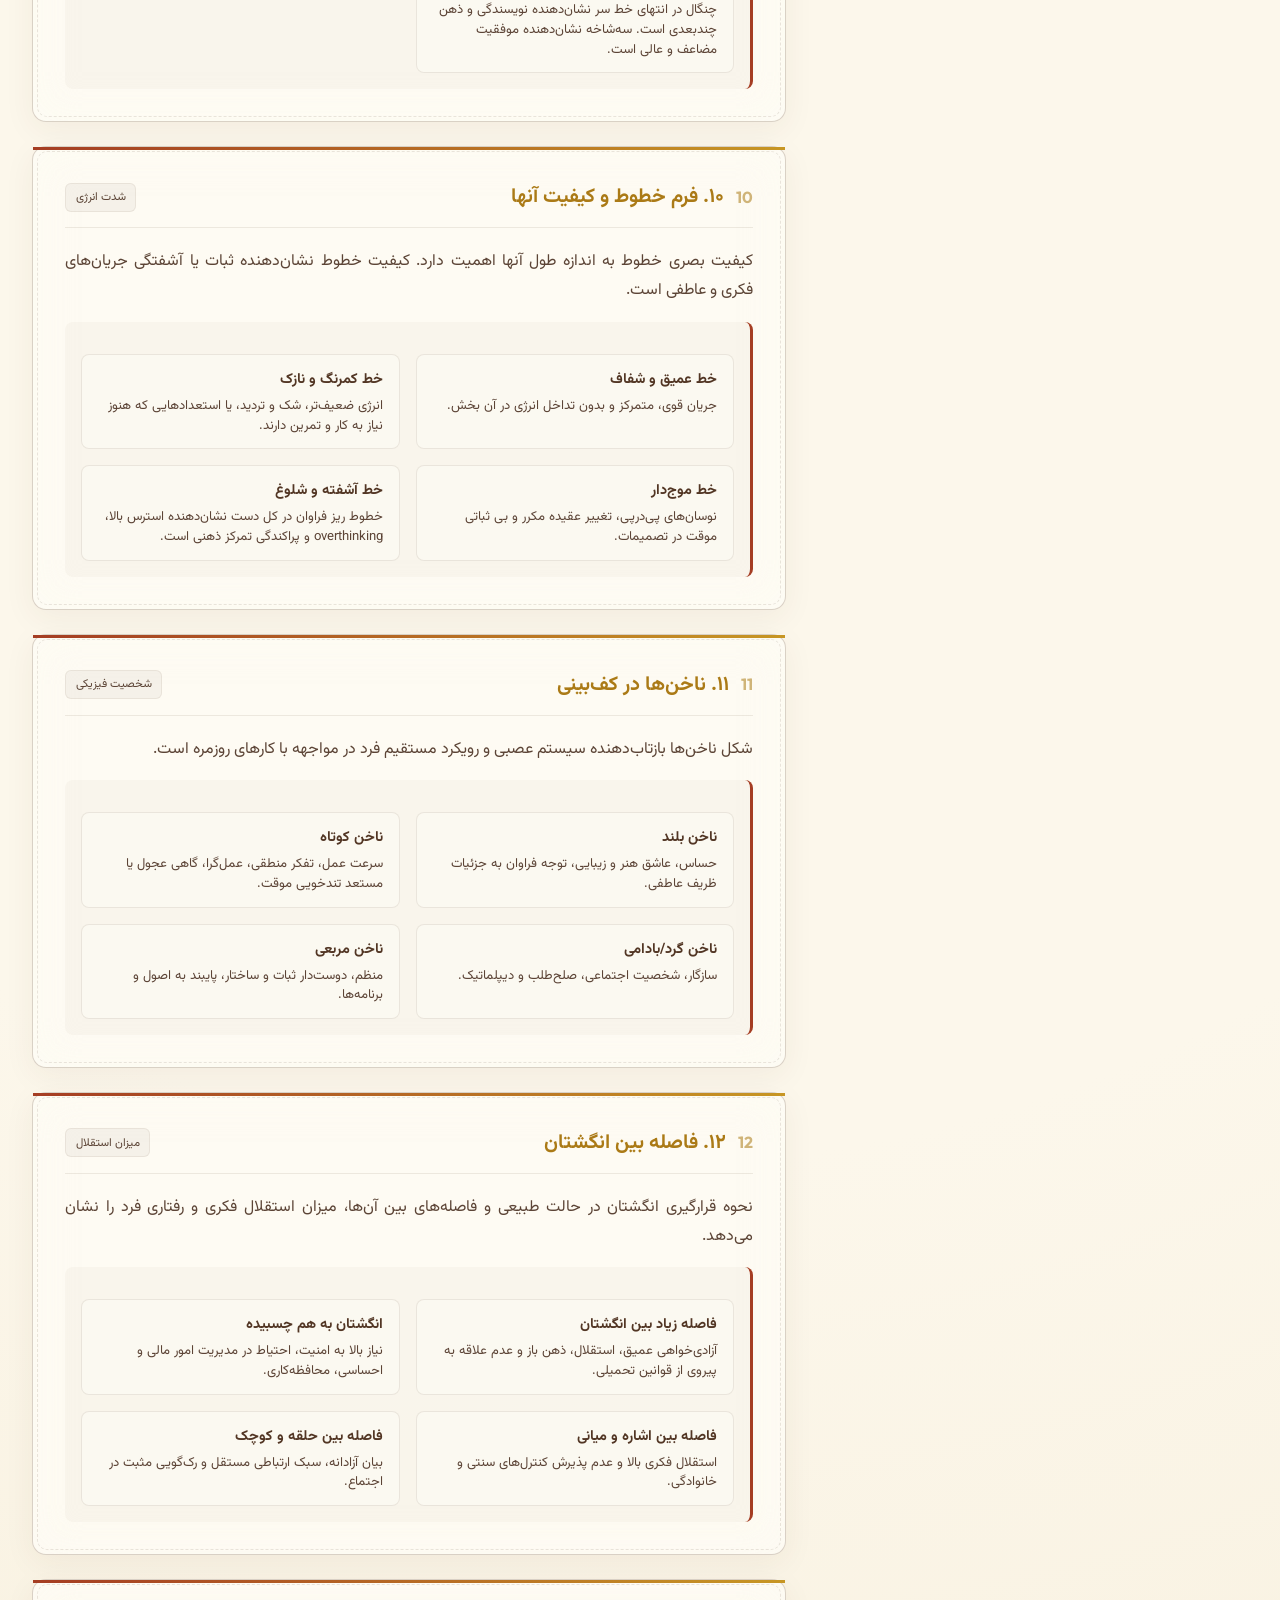
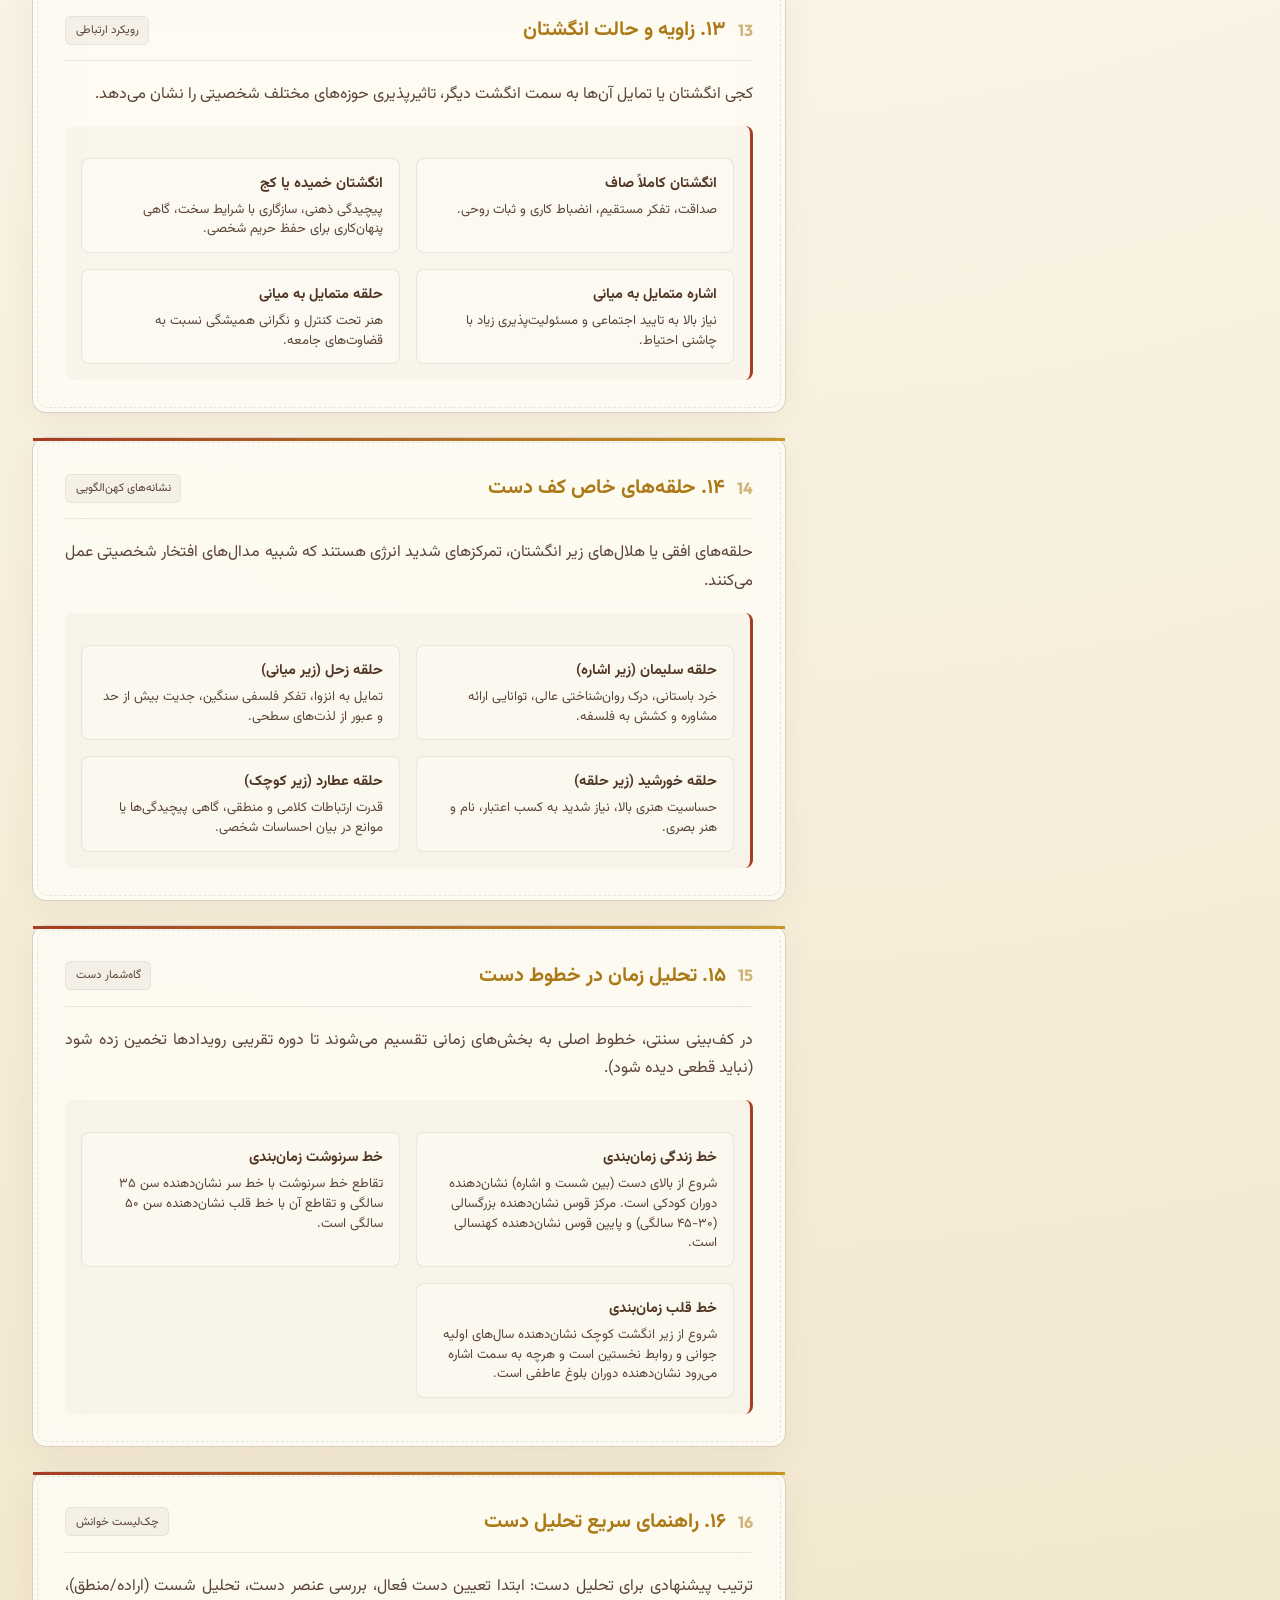
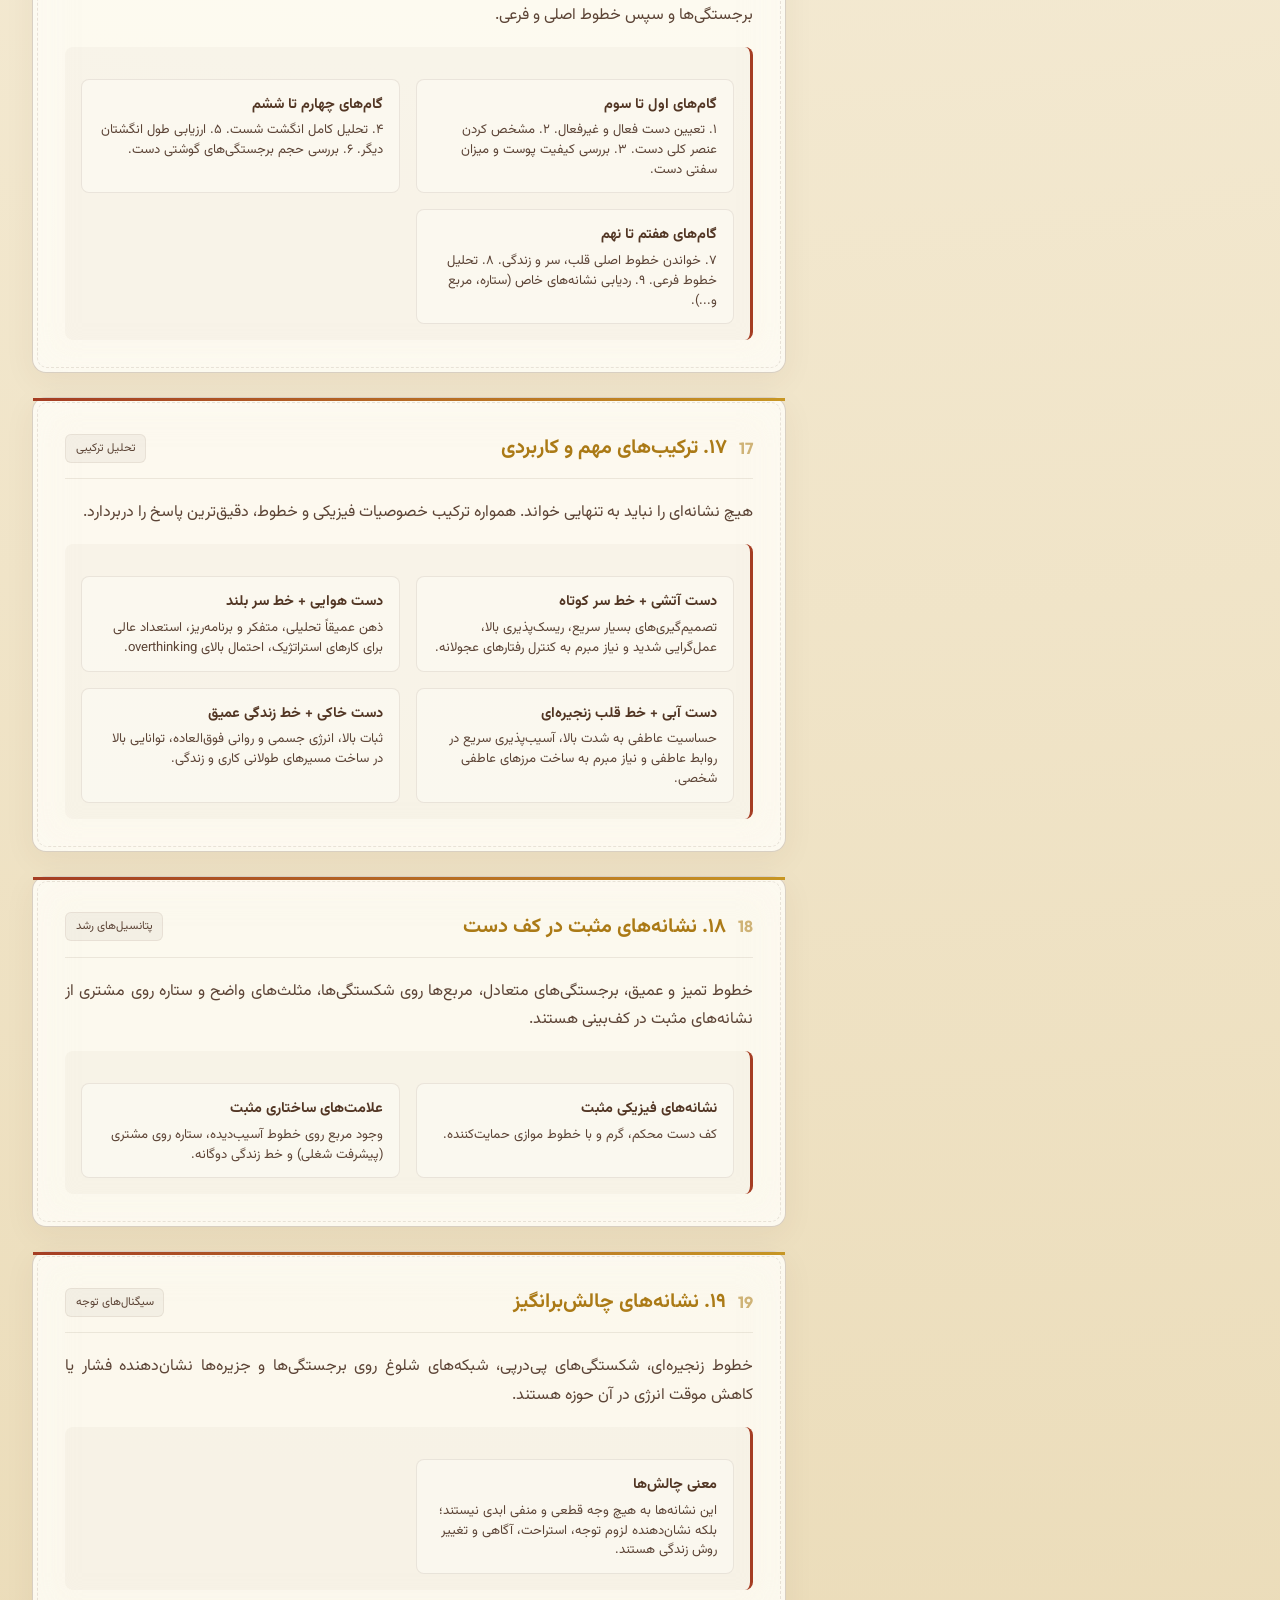
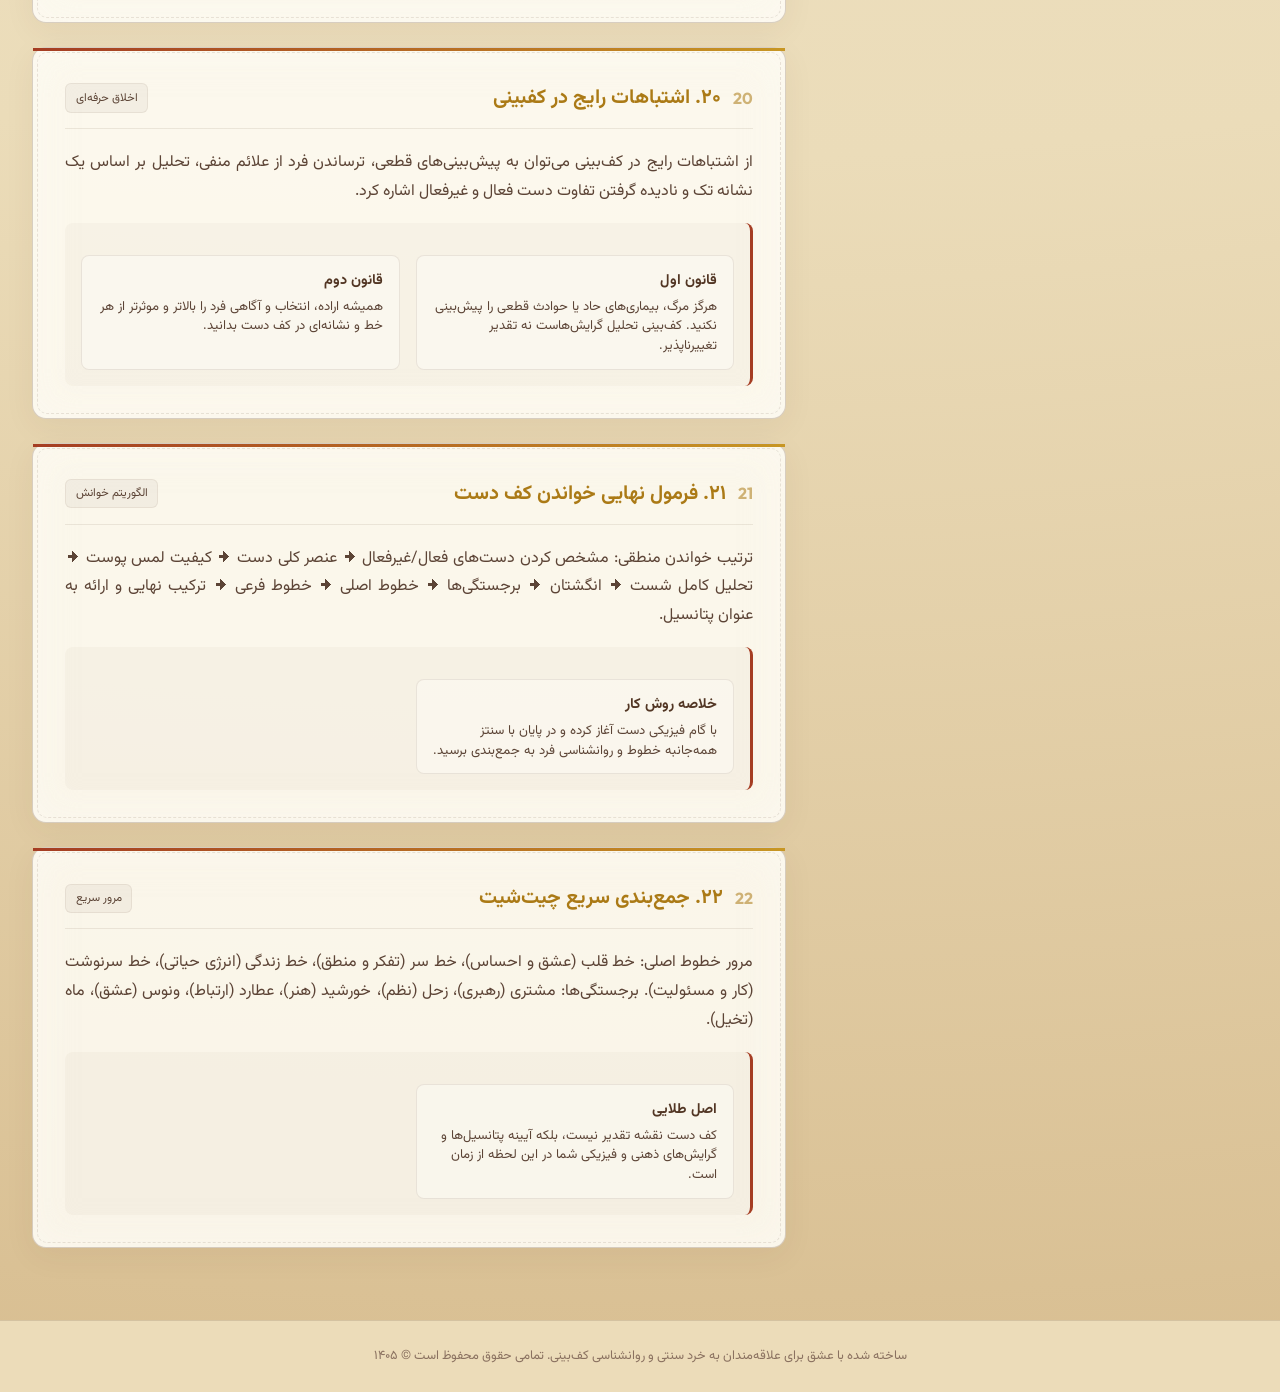
==== commit 86071c70: "Merge branch 'main' of https://github.com/amirhosseinzolfi/palmistry-app" ====
--- a/index.html
+++ b/index.html
@@ -79,136 +79,135 @@
                                 <path class="hand-base" d="M 150 470 C 110 470, 80 430, 80 380 C 80 340, 60 310, 30 270 C 10 240, 40 220, 70 245 C 90 260, 110 270, 120 230 C 120 180, 105 110, 110 80 C 112 60, 142 60, 145 80 C 150 110, 148 180, 152 210 C 152 180, 155 80, 160 50 C 162 30, 192 30, 195 50 C 198 80, 195 180, 198 210 C 198 180, 202 95, 205 70 C 207 50, 237 50, 240 70 C 243 95, 240 185, 245 225 C 245 200, 252 135, 255 110 C 257 90, 282 90, 285 110 C 288 135, 285 210, 290 245 C 310 280, 330 330, 330 380 C 330 430, 300 470, 270 470 Z" />
                                 
                                 <!-- Finger zones for click/hover -->
-                                <path class="interactive-area finger-zone" data-target="finger-thumb" d="M 80 380 C 80 340, 60 310, 30 270 C 10 240, 40 220, 70 245 C 90 260, 110 270, 120 230 C 110 270, 95 300, 95 340 Z" />
-                                <path class="interactive-area finger-zone" data-target="finger-jupiter" d="M 120 230 C 120 180, 105 110, 110 80 C 112 60, 142 60, 145 80 C 150 110, 148 180, 152 210 Z" />
-                                <path class="interactive-area finger-zone" data-target="finger-saturn" d="M 152 210 C 152 180, 155 80, 160 50 C 162 30, 192 30, 195 50 C 198 80, 195 180, 198 210 Z" />
-                                <path class="interactive-area finger-zone" data-target="finger-apollo" d="M 198 210 C 198 180, 202 95, 205 70 C 207 50, 237 50, 240 70 C 243 95, 240 185, 245 225 Z" />
-                                <path class="interactive-area finger-zone" data-target="finger-mercury" d="M 245 225 C 245 200, 252 135, 255 110 C 257 90, 282 90, 285 110 C 288 135, 285 210, 290 245 Z" />
+                                <path class="interactive-area finger-zone" data-target="finger-thumb" d="M 80 370 C 80 330, 50 300, 35 260 C 20 220, 50 200, 75 225 C 95 245, 110 255, 120 220 C 110 255, 95 290, 95 330 Z" />
+                                <path class="interactive-area finger-zone" data-target="finger-jupiter" d="M 120 220 C 120 180, 105 120, 110 85 C 112 65, 138 65, 140 85 C 145 120, 145 180, 148 205 Z" />
+                                <path class="interactive-area finger-zone" data-target="finger-saturn" d="M 148 205 C 148 180, 152 90, 156 55 C 158 35, 182 35, 184 55 C 188 90, 188 180, 192 205 Z" />
+                                <path class="interactive-area finger-zone" data-target="finger-apollo" d="M 192 205 C 192 180, 196 100, 200 75 C 202 55, 226 55, 228 75 C 232 100, 232 185, 236 210 Z" />
+                                <path class="interactive-area finger-zone" data-target="finger-mercury" d="M 236 210 C 236 185, 240 135, 245 110 C 247 90, 268 90, 270 110 C 273 135, 273 200, 278 230 Z" />
                             </g>
 
                             <!-- Mounts (Interactive transparent circles) -->
                             <g class="hand-mounts">
                                 <!-- Jupiter Mount -->
-                                <circle class="interactive-area mount-zone" data-target="mount-jupiter" cx="132" cy="230" r="18" />
-                                <text x="132" y="234" class="svg-label">مشتری</text>
+                                <circle class="interactive-area mount-zone" data-target="mount-jupiter" cx="132" cy="220" r="18" />
+                                <text x="132" y="224" class="svg-label">مشتری</text>
                                 
                                 <!-- Saturn Mount -->
-                                <circle class="interactive-area mount-zone" data-target="mount-saturn" cx="172" cy="225" r="18" />
-                                <text x="172" y="229" class="svg-label">زحل</text>
+                                <circle class="interactive-area mount-zone" data-target="mount-saturn" cx="168" cy="220" r="18" />
+                                <text x="168" y="224" class="svg-label">زحل</text>
                                 
                                 <!-- Apollo Mount -->
-                                <circle class="interactive-area mount-zone" data-target="mount-apollo" cx="218" cy="230" r="18" />
-                                <text x="218" y="234" class="svg-label">خورشید</text>
+                                <circle class="interactive-area mount-zone" data-target="mount-apollo" cx="205" cy="220" r="18" />
+                                <text x="205" y="224" class="svg-label">خورشید</text>
                                 
                                 <!-- Mercury Mount -->
-                                <circle class="interactive-area mount-zone" data-target="mount-mercury" cx="265" cy="245" r="18" />
-                                <text x="265" y="249" class="svg-label">عطارد</text>
+                                <circle class="interactive-area mount-zone" data-target="mount-mercury" cx="250" cy="235" r="18" />
+                                <text x="250" y="239" class="svg-label">عطارد</text>
 
                                 <!-- Lower Mars Mount -->
-                                <circle class="interactive-area mount-zone" data-target="mount-mars-lower" cx="130" cy="285" r="15" />
-                                <text x="130" y="289" class="svg-label-sm">مریخ 🡫</text>
+                                <circle class="interactive-area mount-zone" data-target="mount-mars-lower" cx="135" cy="280" r="15" />
+                                <text x="135" y="284" class="svg-label-sm">مریخ 🡫</text>
 
                                 <!-- Upper Mars Mount -->
-                                <circle class="interactive-area mount-zone" data-target="mount-mars-upper" cx="290" cy="305" r="15" />
-                                <text x="290" y="309" class="svg-label-sm">مریخ 🡩</text>
+                                <circle class="interactive-area mount-zone" data-target="mount-mars-upper" cx="270" cy="290" r="15" />
+                                <text x="270" y="294" class="svg-label-sm">مریخ 🡩</text>
 
                                 <!-- Plain of Mars -->
-                                <circle class="interactive-area mount-zone" data-target="mount-mars-plain" cx="205" cy="310" r="22" />
-                                <text x="205" y="314" class="svg-label">دشت مریخ</text>
+                                <circle class="interactive-area mount-zone" data-target="mount-mars-plain" cx="195" cy="305" r="22" />
+                                <text x="195" y="309" class="svg-label">دشت مریخ</text>
                                 
                                 <!-- Venus Mount -->
-                                <circle class="interactive-area mount-zone" data-target="mount-venus" cx="135" cy="375" r="32" />
-                                <text x="135" y="379" class="svg-label">ونوس</text>
+                                <circle class="interactive-area mount-zone" data-target="mount-venus" cx="125" cy="365" r="32" />
+                                <text x="125" y="369" class="svg-label">ونوس</text>
                                 
                                 <!-- Moon Mount -->
-                                <circle class="interactive-area mount-zone" data-target="mount-moon" cx="275" cy="385" r="30" />
-                                <text x="275" y="389" class="svg-label">ماه</text>
+                                <circle class="interactive-area mount-zone" data-target="mount-moon" cx="260" cy="380" r="30" />
+                                <text x="260" y="384" class="svg-label">ماه</text>
                             </g>
 
                             <!-- Lines (Interactive glowing paths) -->
                             <g class="hand-lines">
                                 <!-- Girdle of Venus -->
-                                <path class="interactive-area line-path minor-line-path" data-target="line-girdle-venus" d="M 135 190 C 160 150, 210 150, 245 190" />
-                                <text x="190" y="165" class="svg-line-label">کمربند ونوس</text>
+                                <path class="interactive-area line-path minor-line-path" data-target="line-girdle-venus" d="M 225 190 C 195 175, 145 175, 100 190" />
+                                <text x="165" y="180" class="svg-line-label">کمربند ونوس</text>
 
                                 <!-- Heart Line -->
-                                <path class="interactive-area line-path major-line-path" data-target="line-heart" d="M 290 235 C 250 195, 190 185, 150 185" />
-                                <text x="220" y="180" class="svg-line-label">خط قلب</text>
+                                <path class="interactive-area line-path major-line-path" data-target="line-heart" d="M 280 230 C 240 190, 190 180, 140 180" />
+                                <text x="210" y="175" class="svg-line-label">خط قلب</text>
                                 
                                 <!-- Head Line -->
-                                <path class="interactive-area line-path major-line-path" data-target="line-head" d="M 115 245 C 150 240, 220 250, 270 290" />
+                                <path class="interactive-area line-path major-line-path" data-target="line-head" d="M 120 230 C 160 225, 220 240, 275 285" />
                                 <text x="195" y="240" class="svg-line-label">خط سر / ذهن</text>
                                 
                                 <!-- Life Line -->
-                                <path class="interactive-area line-path major-line-path" data-target="line-life" d="M 115 245 C 130 290, 120 380, 165 445" />
+                                <path class="interactive-area line-path major-line-path" data-target="line-life" d="M 120 230 C 145 280, 130 385, 175 450" />
                                 <text x="105" y="320" class="svg-line-label">خط زندگی</text>
                                 
                                 <!-- Fate Line -->
-                                <path class="interactive-area line-path major-line-path" data-target="line-fate" d="M 205 450 C 200 370, 190 300, 175 215" />
+                                <path class="interactive-area line-path major-line-path" data-target="line-fate" d="M 200 455 C 195 380, 185 295, 178 215" />
                                 <text x="180" y="350" class="svg-line-label">خط سرنوشت</text>
 
                                 <!-- Sun/Apollo Line -->
-                                <path class="interactive-area line-path minor-line-path" data-target="line-sun" d="M 218 235 L 215 320" />
-                                <text x="225" y="295" class="svg-line-label">خط خورشید</text>
+                                <path class="interactive-area line-path minor-line-path" data-target="line-sun" d="M 208 225 L 208 320" />
+                                <text x="218" y="295" class="svg-line-label">خط خورشید</text>
 
                                 <!-- Mercury/Health Line -->
-                                <path class="interactive-area line-path minor-line-path" data-target="line-mercury" d="M 205 420 C 225 360, 250 300, 265 245" />
-                                <text x="250" y="335" class="svg-line-label">خط سلامت</text>
+                                <path class="interactive-area line-path minor-line-path" data-target="line-mercury" d="M 205 420 C 225 365, 245 305, 255 240" />
+                                <text x="240" y="335" class="svg-line-label">خط سلامت</text>
 
                                 <!-- Marriage Line -->
-                                <path class="interactive-area line-path minor-line-path" data-target="line-marriage" d="M 290 215 L 305 215" />
-                                <text x="315" y="210" class="svg-line-label-sm">ازدواج</text>
+                                <path class="interactive-area line-path minor-line-path" data-target="line-marriage" d="M 270 205 L 285 205" />
+                                <text x="295" y="200" class="svg-line-label-sm">ازدواج</text>
 
                                 <!-- Intuition Line -->
-                                <path class="interactive-area line-path minor-line-path" data-target="line-intuition" d="M 280 365 C 240 330, 245 285, 270 250" />
-                                <text x="245" y="275" class="svg-line-label-sm">شهود</text>
+                                <path class="interactive-area line-path minor-line-path" data-target="line-intuition" d="M 270 365 C 230 330, 235 285, 255 250" />
+                                <text x="235" y="275" class="svg-line-label-sm">شهود</text>
 
                                 <!-- Mars Line -->
-                                <path class="interactive-area line-path minor-line-path" data-target="line-mars" d="M 125 260 C 132 290, 128 340, 142 385" />
-                                <text x="142" y="325" class="svg-line-label-sm">خط مریخ</text>
+                                <path class="interactive-area line-path minor-line-path" data-target="line-mars" d="M 128 250 C 135 285, 132 345, 148 395" />
+                                <text x="148" y="325" class="svg-line-label-sm">خط مریخ</text>
 
                                 <!-- Bracelets (Rascette) -->
-                                <path class="interactive-area line-path minor-line-path" data-target="line-bracelets" d="M 160 460 C 190 465, 230 465, 260 460" />
-                                <path class="interactive-area line-path minor-line-path" data-target="line-bracelets" d="M 157 467 C 190 473, 230 473, 263 467" />
-                                <path class="interactive-area line-path minor-line-path" data-target="line-bracelets" d="M 154 474 C 190 480, 230 480, 266 474" />
-                                <text x="210" y="490" class="svg-line-label-sm">دستبندها (مچ)</text>
+                                <path class="interactive-area line-path minor-line-path" data-target="line-bracelets" d="M 158 458 C 190 463, 220 463, 238 458" />
+                                <path class="interactive-area line-path minor-line-path" data-target="line-bracelets" d="M 156 464 C 190 469, 220 469, 240 464" />
+                                <path class="interactive-area line-path minor-line-path" data-target="line-bracelets" d="M 154 470 C 190 475, 220 475, 242 470" />
+                                <text x="200" y="485" class="svg-line-label-sm">دستبندها (مچ)</text>
 
                                 <!-- Special Rings -->
                                 <!-- Ring of Solomon -->
-                                <path class="interactive-area special-ring-path" data-target="ring-solomon" d="M 120 210 A 15 15 0 0 0 145 205" />
+                                <path class="interactive-area special-ring-path" data-target="ring-solomon" d="M 240 205 A 15 15 0 0 0 215 200" />
                                 <!-- Ring of Saturn -->
-                                <path class="interactive-area special-ring-path" data-target="ring-saturn" d="M 155 210 A 18 18 0 0 0 190 205" />
+                                <path class="interactive-area special-ring-path" data-target="ring-saturn" d="M 150 210 A 18 18 0 0 0 185 205" />
                                 <!-- Ring of Apollo -->
-                                <path class="interactive-area special-ring-path" data-target="ring-apollo" d="M 200 210 A 18 18 0 0 0 235 210" />
+                                <path class="interactive-area special-ring-path" data-target="ring-apollo" d="M 188 210 A 18 18 0 0 0 222 210" />
                                 <!-- Ring of Mercury -->
-                                <path class="interactive-area special-ring-path" data-target="ring-mercury" d="M 248 222 A 18 18 0 0 0 280 230" />
+                                <path class="interactive-area special-ring-path" data-target="ring-mercury" d="M 233 222 A 18 18 0 0 0 268 230" />
                             </g>
 
                             <!-- Symbols and Marks (Interactive groups) -->
                             <g class="hand-symbols">
                                 <!-- Star on Jupiter -->
-                                <path class="interactive-area symbol-path" data-target="symbol-star" d="M 125 215 L 131 221 M 131 215 L 125 221 M 128 213 L 128 223 M 123 218 L 133 218" />
+                                <path class="interactive-area symbol-path" data-target="symbol-star" d="M 129 202 L 135 208 M 135 202 L 129 208 M 132 200 L 132 210 M 127 205 L 137 205" />
                                 <!-- Square on Life Line -->
-                                <rect class="interactive-area symbol-path" data-target="symbol-square" x="122" y="335" width="8" height="8" rx="1" transform="rotate(20, 126, 339)" />
-                                <!-- Triangle on Mercury -->
-                                <polygon class="interactive-area symbol-path" data-target="symbol-triangle" points="265,225 271,233 259,233" />
+                                <rect class="interactive-area symbol-path" data-target="symbol-square" x="126" y="341" width="8" height="8" rx="1" transform="rotate(20, 130, 345)" />
+                                <!-- Triangle on Apollo -->
+                                <polygon class="interactive-area symbol-path" data-target="symbol-triangle" points="205,230 211,238 199,238" />
                                 <!-- Island on Head Line -->
-                                <path class="interactive-area symbol-path" data-target="symbol-island" d="M 190 242 C 194 238, 198 238, 202 242 C 198 246, 194 246, 190 242" />
+                                <path class="interactive-area symbol-path" data-target="symbol-island" d="M 190 240 C 194 236, 198 236, 202 240 C 198 244, 194 244, 190 240" />
                                 <!-- Cross on Plain of Mars -->
-                                <path class="interactive-area symbol-path" data-target="symbol-cross" d="M 195 305 L 205 315 M 205 305 L 195 315" />
+                                <path class="interactive-area symbol-path" data-target="symbol-cross" d="M 190 300 L 200 310 M 200 300 L 190 310" />
+                                <!-- Grille on Moon Mount -->
+                                <path class="interactive-area symbol-path" data-target="symbol-grille" d="M 244 346 L 256 346 M 244 350 L 256 350 M 244 354 L 256 354 M 246 344 L 246 356 M 250 344 L 250 356 M 254 344 L 254 356" />
                             </g>
                         </svg>
-                    </div>
-
-                    <div class="quick-filters">
-                        <span class="filter-title">فیلتر سریع:</span>
-                        <div class="filter-chips">
-                            <button class="chip active" data-filter="all">همه</button>
-                            <button class="chip" data-filter="major-line">خطوط اصلی</button>
-                            <button class="chip" data-filter="minor-line">خطوط فرعی</button>
-                            <button class="chip" data-filter="mount">برجستگی‌ها</button>
-                            <button class="chip" data-filter="finger">انگشتان</button>
-                            <button class="chip" data-filter="symbol">نشانه‌ها</button>
+
+                        <div class="quick-filters-island">
+                            <button class="chip island-btn active" data-filter="all" title="همه بخش‌ها"><i class="fa-solid fa-layer-group"></i></button>
+                            <button class="chip island-btn" data-filter="major-line" title="خطوط اصلی"><i class="fa-solid fa-signature"></i></button>
+                            <button class="chip island-btn" data-filter="minor-line" title="خطوط فرعی"><i class="fa-solid fa-bezier-curve"></i></button>
+                            <button class="chip island-btn" data-filter="mount" title="برجستگی‌ها"><i class="fa-solid fa-circle-dot"></i></button>
+                            <button class="chip island-btn" data-filter="finger" title="انگشتان"><i class="fa-solid fa-hand"></i></button>
+                            <button class="chip island-btn" data-filter="symbol" title="نشانه‌ها"><i class="fa-solid fa-wand-magic-sparkles"></i></button>
                         </div>
                     </div>
                 </div>
